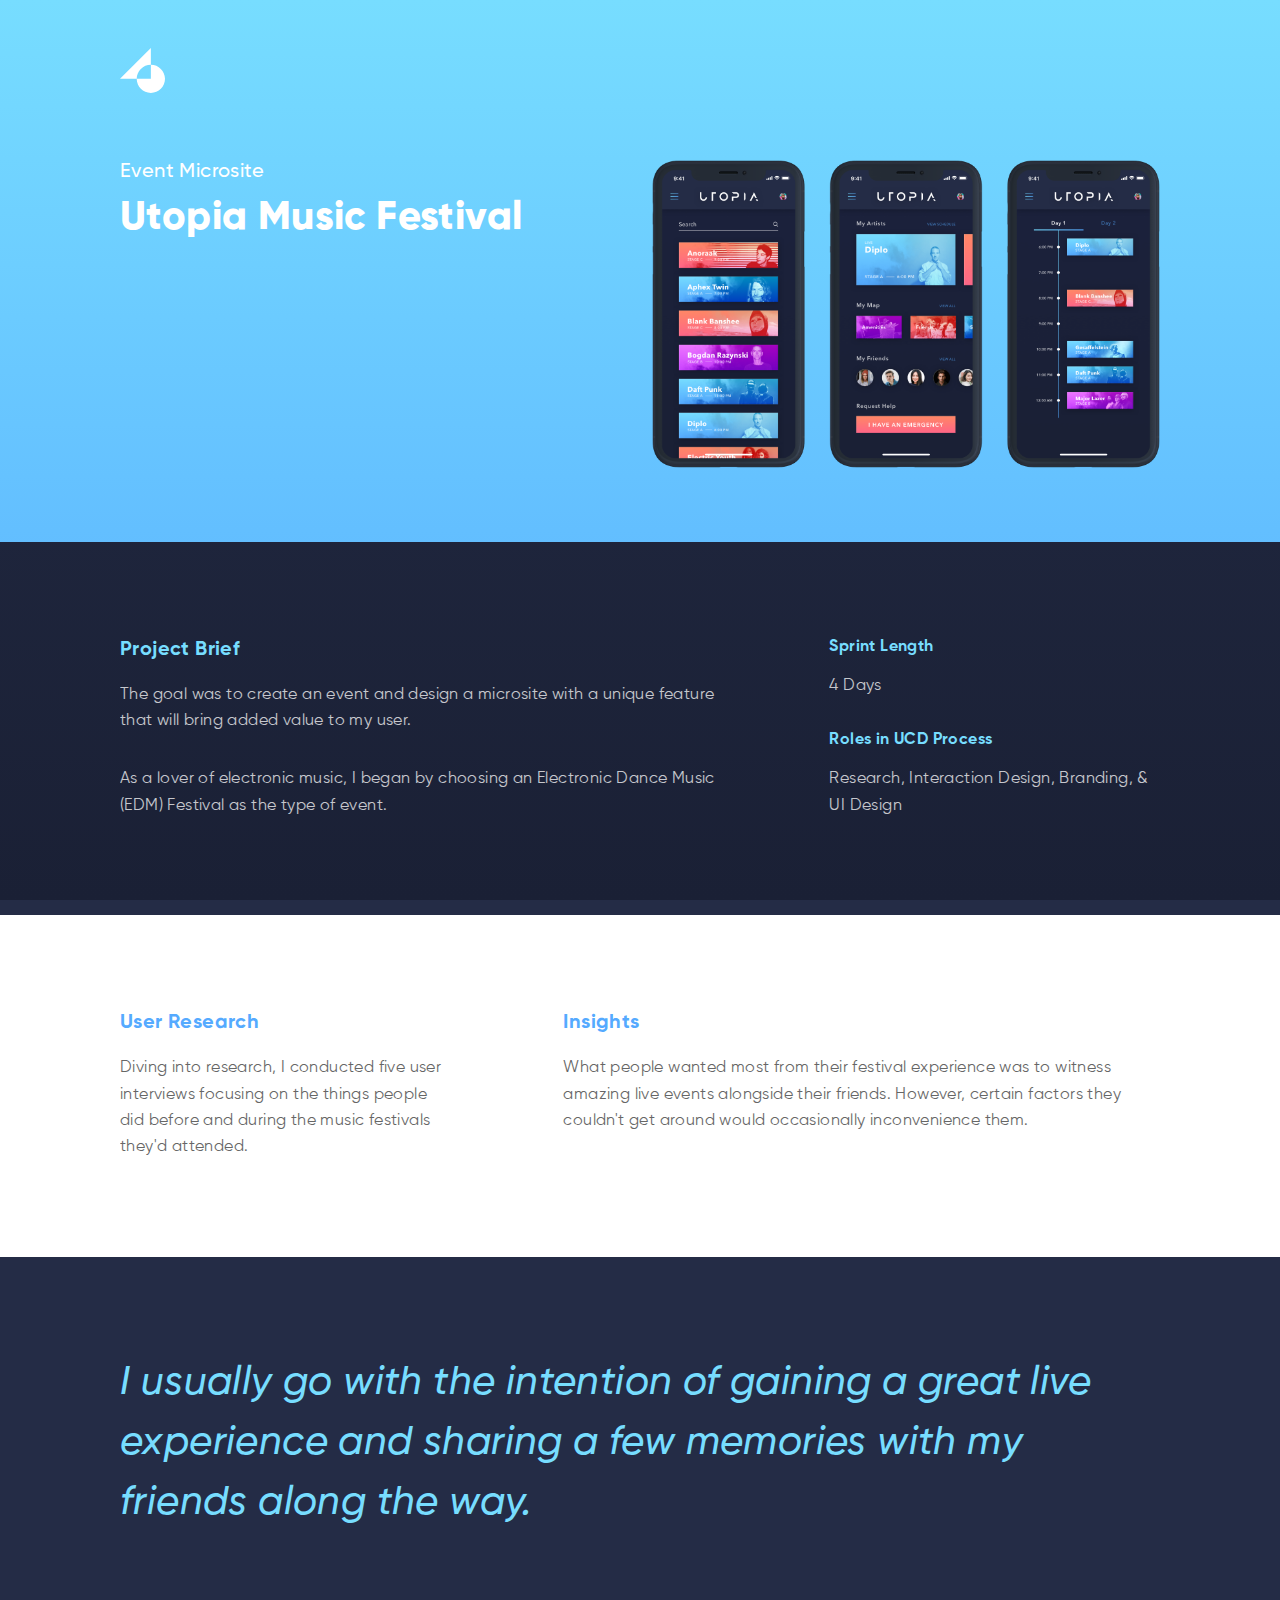
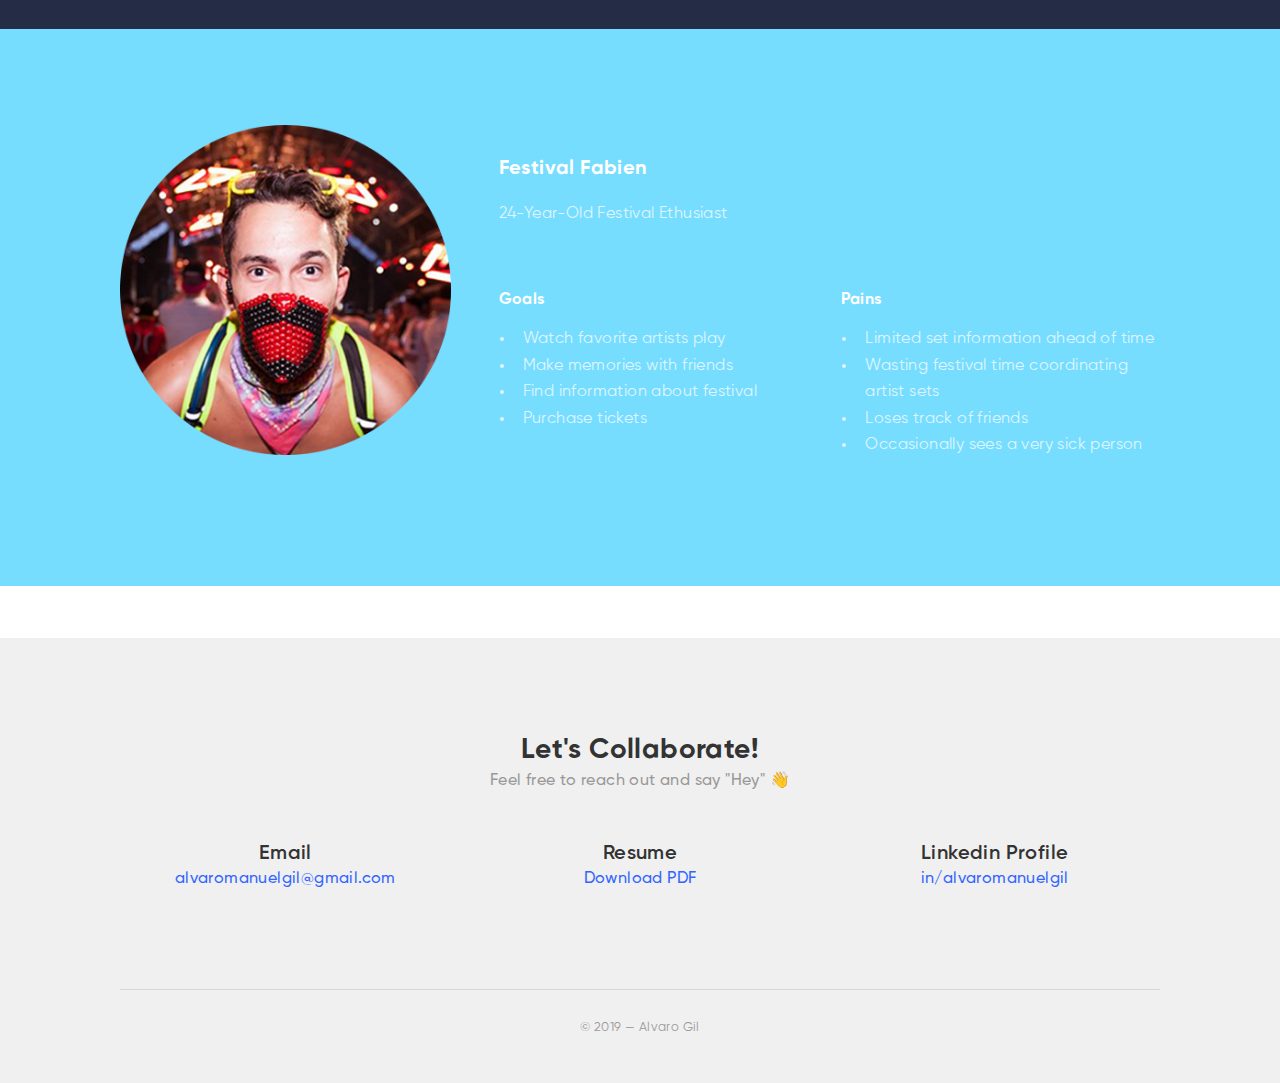
==== casestudy-utopia.html @ 4b47bc31 "Finished Up To Persona" ====
<!DOCTYPE HTML>
<html>
	<head>
		<title>Alvaro Gil – UX/UI Designer</title>
		<meta charset="utf-8" />
		<meta name="viewport" content="width=device-width, initial-scale=1, user-scalable=no" />
		<link rel="stylesheet" href="assets/css/main.css" />
		<noscript><link rel="stylesheet" href="assets/css/noscript.css" /></noscript>
	</head>
	<body class="is-preload">

		<!-- Wrapper -->
			<div id="wrapper">

				<!-- Logo -->
					<header id="header" class="alt">
						<div class="inner">
							<a href="index.html">
								<img class="logo" src="images/Logo-AG.svg" alt="" />
							</a>
						</div>
					</header>

				<!-- Banner -->
					<section class="major case-study banner blue-grad">
						<div class="inner">

							<div class="row">

								<div class="col-5 col-8-small col-12-xsmall">
									<header class="major col-container">
										<h5>Event Microsite</h5>
										<h3>Utopia Music Festival</h3>
										<p></p>
									</header>
								</div>
								<div class="col-1">
								</div>
								<div class="col-6 col-12-small">
									<div class="col-container">
										<img src="images/case-studies/utopia/Utopia-Banner-Devices.png" alt="" />
									</div>
								</div>

							</div>

						</div>
					</section>


				<!-- Main -->
					<!-- <div id="main"> -->

						<!-- Project Brief -->
							<section class="major case-study dark-grad">
								<div class="inner">

									<div class="row">

										<div class="col-7 col-7-small col-12-xsmall">
											<div class="col-container">
												<h5>Project Brief</h5>
												<p>
													The goal was to create an event and design a microsite with
													a unique feature that will bring added value to my user.
												</p>
												<p>
													As a lover of electronic music, I began by choosing an Electronic
													Dance Music (EDM) Festival as the type of event.
												</p>
											</div>
										</div>
										<div class="col-1">
										</div>
										<div class="col-4 col-4-small col-12-xsmall">
											<div class="col-container">
												<h6>Sprint Length</h6>
												<p>
													4 Days
												</p>
												<h6>Roles in UCD Process</h6>
												<p>
													Research, Interaction Design, Branding, & UI Design
												</p>
											</div>
										</div>

									</div>

								</div>
							</section>

						<!-- User Research -->
						<section class="major case-study white">
							<div class="inner">

								<div class="row">

									<div class="col-4 col-12-xsmall">
										<div class="col-container">
											<h5>User Research</h5>
											<p>
												Diving into research, I conducted five user interviews
												focusing on the things people did before and during the
												music festivals they'd attended.
											</p>
										</div>
									</div>

									<div class="col-1">
									</div>

									<div class="col-7 col-12-xsmall">
										<div class="col-container">
											<h5>Insights</h5>
											<p>
												What people wanted most from their festival experience
												was to witness amazing live events alongside their friends.
												However, certain factors they couldn't get around would
												occasionally inconvenience them.
											</p>
										</div>
									</div>

								</div>

							</div>
						</section>

						<section id="user-quote" class="major case-study dark-grad">
							<div class="inner">

								<div class="row">

									<div class="col-12">
										<div class="col-container">
											<h3>
												<i>
													I usually go with the intention of gaining a great live
													experience and sharing a few memories with my friends along the way.
												</i>
											</h3>
										</div>
									</div>

								</div>

							</div>
						</section>


						<!-- User Persona -->
						<section class="major case-study blue-grad">
							<div class="inner">

								<div class="row">

									<div class="col-4 col-12-xsmall">
										<div class="col-container">
											<img src="images/case-studies/utopia/Utopia-Fabien.png" alt="" />
										</div>
									</div>

									<div class="col-8 col-12-xsmall">
										<div class="col-container">

											<div class="row">

												<div class="col-12">
													<div class="col-container">
														<h5>Festival Fabien</h5>
														<p>
															24-Year-Old Festival Ethusiast
														</p>
													</div>
												</div>

												<div class="col-6 col-12-xsmall">
													<div class="col-container">

														<h6>Goals</h6>
														<ul>
															<li>Watch favorite artists play</li>
															<li>Make memories with friends</li>
															<li>Find information about festival</li>
															<li>Purchase tickets</li>
														</ul>

													</div>
												</div>

												<div class="col-6 col-12-xsmall">
													<div class="col-container">

														<h6>Pains</h6>
														<ul>
															<li>Limited set information ahead of time</li>
															<li>Wasting festival time coordinating artist sets</li>
															<li>Loses track of friends</li>
															<li>Occasionally sees a very sick person</li>
														</ul>

													</div>
												</div>

										</div>
									</div>

								</div>

							</div>
						</section>


				<!-- Footer -->
					<footer id="footer">

						<div class="inner">

							<div id="contact">
								<h4>Let's Collaborate!</h4>
								<p>Feel free to reach out and say "Hey" 👋</p>

								<div class="row">
									<div class="col-4 col-12-small">
										<div class="col-container">
											<h5>Email</h5>
											<a href="mailto:alvaromanuelgil@gmail.com">alvaromanuelgil@gmail.com</a>
										</div>
									</div>
									<div class="col-4 col-12-small">
										<div class="col-container">
											<h5>Resume</h5>
											<a href="#" rel="noopener noreferrer" target="_blank">Download PDF</a>
										</div>
									</div>
									<div class="col-4 col-12-small">
										<div class="col-container">
											<h5>Linkedin Profile</h5>
											<a href="https://www.linkedin.com/in/alvaromanuelgil" rel="noopener noreferrer" target="_blank">in/alvaromanuelgil</a>
										</div>
									</div>
							</div>

						</div>

						<div class="copyright">
							&copy; 2019 — Alvaro Gil
						</div>

					</footer>

			</div>

		<!-- Scripts -->
			<script src="assets/js/jquery.min.js"></script>
			<script src="assets/js/jquery.scrolly.min.js"></script>
			<script src="assets/js/jquery.scrollex.min.js"></script>
			<script src="assets/js/browser.min.js"></script>
			<script src="assets/js/breakpoints.min.js"></script>
			<script src="assets/js/util.js"></script>
			<script src="assets/js/main.js"></script>

	</body>
</html>
---- assets/css/main.css ----
@import "font-awesome.min.css";
@import "fonts.css";
@import url("https://fonts.googleapis.com/css?family=Open+Sans");

html, body, div, span, applet, object,
iframe, h1, h2, h3, h4, h5, h6, p, blockquote,
pre, a, abbr, acronym, address, big, cite,
code, del, dfn, em, img, ins, kbd, q, s, samp,
small, strike, strong, sub, sup, tt, var, b,
u, i, center, dl, dt, dd, ol, ul, li, fieldset,
form, label, legend, table, caption, tbody,
tfoot, thead, tr, th, td, article, aside,
canvas, details, embed, figure, figcaption,
footer, header, hgroup, menu, nav, output, ruby,
section, summary, time, mark, audio, video {
	margin: 0;
	padding: 0;
	border: 0;
	font-size: 100%;
	font: inherit;
	vertical-align: baseline;
}

article, aside, details, figcaption, figure,
footer, header, hgroup, menu, nav, section {
	display: block;
}

body {
	line-height: 1;
}

ol, ul {
	list-style: none;
}

blockquote, q {
	quotes: none;
}

	blockquote:before, blockquote:after, q:before, q:after {
		content: '';
		content: none;
	}

table {
	border-collapse: collapse;
	border-spacing: 0;
}

body {
	-webkit-text-size-adjust: none;
}

mark {
	background-color: transparent;
	color: inherit;
}

input::-moz-focus-inner {
	border: 0;
	padding: 0;
}

input, select, textarea {
	-moz-appearance: none;
	-webkit-appearance: none;
	-ms-appearance: none;
	appearance: none;
}

/* Basic */

	@-ms-viewport {
		width: device-width;
	}

	body {
		-ms-overflow-style: scrollbar;
	}

	@media screen and (max-width: 480px) {

		html, body {
			min-width: 320px;
		}

	}

	html {
		box-sizing: border-box;
	}

	*, *:before, *:after {
		box-sizing: inherit;
	}

	body {
		background-color: #FFFFFF;
	}

		body.is-preload *, body.is-preload *:before, body.is-preload *:after {
			-moz-animation: none !important;
			-webkit-animation: none !important;
			-ms-animation: none !important;
			animation: none !important;
			-moz-transition: none !important;
			-webkit-transition: none !important;
			-ms-transition: none !important;
			transition: none !important;
		}

/* Type */

	body, input, select, textarea {
		color: #999999;
		font-family: 'Gilroy', 'Open Sans', Helvetica, sans-serif;
		font-size: 16pt;
		font-weight: 400;
		letter-spacing: 0.025em;
		line-height: 1.65;
	}

		@media screen and (max-width: 1680px) {

			body, input, select, textarea {
				font-size: 14pt;
			}

		}

		@media screen and (max-width: 1280px) {

			body, input, select, textarea {
				font-size: 12pt;
			}

		}

		@media screen and (max-width: 480px) {

			body, input, select, textarea {
				font-size: 12pt;
			}

		}

	a {
		-moz-transition: color 0.2s ease-in-out, border-bottom-color 0.2s ease-in-out;
		-webkit-transition: color 0.2s ease-in-out, border-bottom-color 0.2s ease-in-out;
		-ms-transition: color 0.2s ease-in-out, border-bottom-color 0.2s ease-in-out;
		transition: color 0.2s ease-in-out, border-bottom-color 0.2s ease-in-out;
		color: inherit;
		text-decoration: none;
	}

		a:hover {
			border-bottom-color: transparent;
			color: #3366FF !important;
			text-decoration: underline;
		}

		a:active {
			color: #3366FF !important;
			text-decoration: underline;
		}

	strong, b {
		color: #ffffff;
		font-weight: 700;
	}

	em, i {
		font-style: italic;
	}

	p {
		margin: 0 0 2em 0;
	}

	h1, h2, h3, h4, h5, h6 {
		color: #ffffff;
		font-weight: 700;
		line-height: 1.2;
		margin: 0 0 1em 0;
	}

		h1 a, h2 a, h3 a, h4 a, h5 a, h6 a {
			color: inherit;
			border-bottom: 0;
		}

	h1 {
		font-size: 4em;
	}

	h2 {
		font-size: 3.25em;
	}

	h3 {
		font-size: 2.5em;
	}

	h4 {
		font-size: 1.75em;
	}

	h5 {
		font-size: 1.25em;
	}

	h6 {
		font-size: 1em;
	}


	@media screen and (max-width: 768px) {

		h1 {
			font-size: 3em;
		}

		h2 {
			font-size: 2.5em;
		}

		h3 {
			font-size: 2em;
		}

	}

	sub {
		font-size: 0.8em;
		position: relative;
		top: 0.5em;
	}

	sup {
		font-size: 0.8em;
		position: relative;
		top: -0.5em;
	}

	blockquote {
		border-left: solid 4px rgba(212, 212, 255, 0.1);
		font-style: italic;
		margin: 0 0 2em 0;
		padding: 0.5em 0 0.5em 2em;
	}

	code {
		background: rgba(212, 212, 255, 0.035);
		font-family: "Courier New", monospace;
		font-size: 0.9em;
		margin: 0 0.25em;
		padding: 0.25em 0.65em;
	}

	pre {
		-webkit-overflow-scrolling: touch;
		font-family: "Courier New", monospace;
		font-size: 0.9em;
		margin: 0 0 2em 0;
	}

		pre code {
			display: block;
			line-height: 1.75;
			padding: 1em 1.5em;
			overflow-x: auto;
		}

	hr {
		border: 0;
		border-bottom: solid 1px rgba(212, 212, 255, 0.1);
		margin: 2em 0;
	}

		hr.major {
			margin: 3em 0;
		}

	.align-left {
		text-align: left;
	}

	.align-center {
		text-align: center;
	}

	.align-right {
		text-align: right;
	}

/* Row */

	.row {
		display: flex;
		flex-wrap: wrap;
		box-sizing: border-box;
		align-items: stretch;
	}

		.row > * {
			box-sizing: border-box;
		}

		.row.gtr-uniform > * > :last-child {
			margin-bottom: 0;
		}

		.row.aln-left {
			justify-content: flex-start;
		}

		.row.aln-center {
			justify-content: center;
		}

		.row.aln-right {
			justify-content: flex-end;
		}

		.row.aln-top {
			align-items: flex-start;
		}

		.row.aln-middle {
			align-items: center;
		}

		.row.aln-bottom {
			align-items: flex-end;
		}

		.row > .imp {
			order: -1;
		}

		.row > .col-1 {
			width: 8.3333333333%;
		}

		.row > .off-1 {
			margin-left: 8.3333333333%;
		}

		.row > .col-2 {
			width: 16.6666666667%;
		}

		.row > .off-2 {
			margin-left: 16.6666666667%;
		}

		.row > .col-3 {
			width: 25%;
		}

		.row > .off-3 {
			margin-left: 25%;
		}

		.row > .col-4 {
			width: 33.3333333333%;
		}

		.row > .off-4 {
			margin-left: 33.3333333333%;
		}

		.row > .col-5 {
			width: 41.6666666667%;
		}

		.row > .off-5 {
			margin-left: 41.6666666667%;
		}

		.row > .col-6 {
			width: 50%;
		}

		.row > .off-6 {
			margin-left: 50%;
		}

		.row > .col-7 {
			width: 58.3333333333%;
		}

		.row > .off-7 {
			margin-left: 58.3333333333%;
		}

		.row > .col-8 {
			width: 66.6666666667%;
		}

		.row > .off-8 {
			margin-left: 66.6666666667%;
		}

		.row > .col-9 {
			width: 75%;
		}

		.row > .off-9 {
			margin-left: 75%;
		}

		.row > .col-10 {
			width: 83.3333333333%;
		}

		.row > .off-10 {
			margin-left: 83.3333333333%;
		}

		.row > .col-11 {
			width: 91.6666666667%;
		}

		.row > .off-11 {
			margin-left: 91.6666666667%;
		}

		.row > .col-12 {
			width: 100%;
		}

		.row > .off-12 {
			margin-left: 100%;
		}

		.row.gtr-0 {
			margin-top: 0;
			margin-left: 0em;
		}

			.row.gtr-0 > * {
				padding: 0 0 0 0em;
			}

			.row.gtr-0.gtr-uniform {
				margin-top: 0em;
			}

				.row.gtr-0.gtr-uniform > * {
					padding-top: 0em;
				}

		.row.gtr-25 {
			margin-top: 0;
			margin-left: -0.5em;
		}

			.row.gtr-25 > * {
				padding: 0 0 0 0.5em;
			}

			.row.gtr-25.gtr-uniform {
				margin-top: -0.5em;
			}

				.row.gtr-25.gtr-uniform > * {
					padding-top: 0.5em;
				}

		.row.gtr-50 {
			margin-top: 0;
			margin-left: -1em;
		}

			.row.gtr-50 > * {
				padding: 0 0 0 1em;
			}

			.row.gtr-50.gtr-uniform {
				margin-top: -1em;
			}

				.row.gtr-50.gtr-uniform > * {
					padding-top: 1em;
				}

		.row {
			margin-top: 0;
			margin-left: -2em;
		}

			.row > * {
				padding: 0 0 0 2em;
			}

			.row.gtr-uniform {
				margin-top: -2em;
			}

				.row.gtr-uniform > * {
					padding-top: 2em;
				}

		.row.gtr-150 {
			margin-top: 0;
			margin-left: -3em;
		}

			.row.gtr-150 > * {
				padding: 0 0 0 3em;
			}

			.row.gtr-150.gtr-uniform {
				margin-top: -3em;
			}

				.row.gtr-150.gtr-uniform > * {
					padding-top: 3em;
				}

		.row.gtr-200 {
			margin-top: 0;
			margin-left: -4em;
		}

			.row.gtr-200 > * {
				padding: 0 0 0 4em;
			}

			.row.gtr-200.gtr-uniform {
				margin-top: -4em;
			}

				.row.gtr-200.gtr-uniform > * {
					padding-top: 4em;
				}

		@media screen and (max-width: 1680px) {

			.row {
				display: flex;
				flex-wrap: wrap;
				box-sizing: border-box;
				align-items: stretch;
			}

				.row > * {
					box-sizing: border-box;
				}

				.row.gtr-uniform > * > :last-child {
					margin-bottom: 0;
				}

				.row.aln-left {
					justify-content: flex-start;
				}

				.row.aln-center {
					justify-content: center;
				}

				.row.aln-right {
					justify-content: flex-end;
				}

				.row.aln-top {
					align-items: flex-start;
				}

				.row.aln-middle {
					align-items: center;
				}

				.row.aln-bottom {
					align-items: flex-end;
				}

				.row > .imp-xlarge {
					order: -1;
				}

				.row > .col-1-xlarge {
					width: 8.3333333333%;
				}

				.row > .off-1-xlarge {
					margin-left: 8.3333333333%;
				}

				.row > .col-2-xlarge {
					width: 16.6666666667%;
				}

				.row > .off-2-xlarge {
					margin-left: 16.6666666667%;
				}

				.row > .col-3-xlarge {
					width: 25%;
				}

				.row > .off-3-xlarge {
					margin-left: 25%;
				}

				.row > .col-4-xlarge {
					width: 33.3333333333%;
				}

				.row > .off-4-xlarge {
					margin-left: 33.3333333333%;
				}

				.row > .col-5-xlarge {
					width: 41.6666666667%;
				}

				.row > .off-5-xlarge {
					margin-left: 41.6666666667%;
				}

				.row > .col-6-xlarge {
					width: 50%;
				}

				.row > .off-6-xlarge {
					margin-left: 50%;
				}

				.row > .col-7-xlarge {
					width: 58.3333333333%;
				}

				.row > .off-7-xlarge {
					margin-left: 58.3333333333%;
				}

				.row > .col-8-xlarge {
					width: 66.6666666667%;
				}

				.row > .off-8-xlarge {
					margin-left: 66.6666666667%;
				}

				.row > .col-9-xlarge {
					width: 75%;
				}

				.row > .off-9-xlarge {
					margin-left: 75%;
				}

				.row > .col-10-xlarge {
					width: 83.3333333333%;
				}

				.row > .off-10-xlarge {
					margin-left: 83.3333333333%;
				}

				.row > .col-11-xlarge {
					width: 91.6666666667%;
				}

				.row > .off-11-xlarge {
					margin-left: 91.6666666667%;
				}

				.row > .col-12-xlarge {
					width: 100%;
				}

				.row > .off-12-xlarge {
					margin-left: 100%;
				}

				.row.gtr-0 {
					margin-top: 0;
					margin-left: 0em;
				}

					.row.gtr-0 > * {
						padding: 0 0 0 0em;
					}

					.row.gtr-0.gtr-uniform {
						margin-top: 0em;
					}

						.row.gtr-0.gtr-uniform > * {
							padding-top: 0em;
						}

				.row.gtr-25 {
					margin-top: 0;
					margin-left: -0.5em;
				}

					.row.gtr-25 > * {
						padding: 0 0 0 0.5em;
					}

					.row.gtr-25.gtr-uniform {
						margin-top: -0.5em;
					}

						.row.gtr-25.gtr-uniform > * {
							padding-top: 0.5em;
						}

				.row.gtr-50 {
					margin-top: 0;
					margin-left: -1em;
				}

					.row.gtr-50 > * {
						padding: 0 0 0 1em;
					}

					.row.gtr-50.gtr-uniform {
						margin-top: -1em;
					}

						.row.gtr-50.gtr-uniform > * {
							padding-top: 1em;
						}

				.row {
					margin-top: 0;
					margin-left: -2em;
				}

					.row > * {
						padding: 0 0 0 2em;
					}

					.row.gtr-uniform {
						margin-top: -2em;
					}

						.row.gtr-uniform > * {
							padding-top: 2em;
						}

				.row.gtr-150 {
					margin-top: 0;
					margin-left: -3em;
				}

					.row.gtr-150 > * {
						padding: 0 0 0 3em;
					}

					.row.gtr-150.gtr-uniform {
						margin-top: -3em;
					}

						.row.gtr-150.gtr-uniform > * {
							padding-top: 3em;
						}

				.row.gtr-200 {
					margin-top: 0;
					margin-left: -4em;
				}

					.row.gtr-200 > * {
						padding: 0 0 0 4em;
					}

					.row.gtr-200.gtr-uniform {
						margin-top: -4em;
					}

						.row.gtr-200.gtr-uniform > * {
							padding-top: 4em;
						}

		}

		@media screen and (max-width: 1280px) {

			.row {
				display: flex;
				flex-wrap: wrap;
				box-sizing: border-box;
				align-items: stretch;
			}

				.row > * {
					box-sizing: border-box;
				}

				.row.gtr-uniform > * > :last-child {
					margin-bottom: 0;
				}

				.row.aln-left {
					justify-content: flex-start;
				}

				.row.aln-center {
					justify-content: center;
				}

				.row.aln-right {
					justify-content: flex-end;
				}

				.row.aln-top {
					align-items: flex-start;
				}

				.row.aln-middle {
					align-items: center;
				}

				.row.aln-bottom {
					align-items: flex-end;
				}

				.row > .imp-large {
					order: -1;
				}

				.row > .col-1-large {
					width: 8.3333333333%;
				}

				.row > .off-1-large {
					margin-left: 8.3333333333%;
				}

				.row > .col-2-large {
					width: 16.6666666667%;
				}

				.row > .off-2-large {
					margin-left: 16.6666666667%;
				}

				.row > .col-3-large {
					width: 25%;
				}

				.row > .off-3-large {
					margin-left: 25%;
				}

				.row > .col-4-large {
					width: 33.3333333333%;
				}

				.row > .off-4-large {
					margin-left: 33.3333333333%;
				}

				.row > .col-5-large {
					width: 41.6666666667%;
				}

				.row > .off-5-large {
					margin-left: 41.6666666667%;
				}

				.row > .col-6-large {
					width: 50%;
				}

				.row > .off-6-large {
					margin-left: 50%;
				}

				.row > .col-7-large {
					width: 58.3333333333%;
				}

				.row > .off-7-large {
					margin-left: 58.3333333333%;
				}

				.row > .col-8-large {
					width: 66.6666666667%;
				}

				.row > .off-8-large {
					margin-left: 66.6666666667%;
				}

				.row > .col-9-large {
					width: 75%;
				}

				.row > .off-9-large {
					margin-left: 75%;
				}

				.row > .col-10-large {
					width: 83.3333333333%;
				}

				.row > .off-10-large {
					margin-left: 83.3333333333%;
				}

				.row > .col-11-large {
					width: 91.6666666667%;
				}

				.row > .off-11-large {
					margin-left: 91.6666666667%;
				}

				.row > .col-12-large {
					width: 100%;
				}

				.row > .off-12-large {
					margin-left: 100%;
				}

				.row.gtr-0 {
					margin-top: 0;
					margin-left: 0em;
				}

					.row.gtr-0 > * {
						padding: 0 0 0 0em;
					}

					.row.gtr-0.gtr-uniform {
						margin-top: 0em;
					}

						.row.gtr-0.gtr-uniform > * {
							padding-top: 0em;
						}

				.row.gtr-25 {
					margin-top: 0;
					margin-left: -0.375em;
				}

					.row.gtr-25 > * {
						padding: 0 0 0 0.375em;
					}

					.row.gtr-25.gtr-uniform {
						margin-top: -0.375em;
					}

						.row.gtr-25.gtr-uniform > * {
							padding-top: 0.375em;
						}

				.row.gtr-50 {
					margin-top: 0;
					margin-left: -0.75em;
				}

					.row.gtr-50 > * {
						padding: 0 0 0 0.75em;
					}

					.row.gtr-50.gtr-uniform {
						margin-top: -0.75em;
					}

						.row.gtr-50.gtr-uniform > * {
							padding-top: 0.75em;
						}

				.row {
					margin-top: 0;
					margin-left: -1.5em;
				}

					.row > * {
						padding: 0 0 0 1.5em;
					}

					.row.gtr-uniform {
						margin-top: -1.5em;
					}

						.row.gtr-uniform > * {
							padding-top: 1.5em;
						}

				.row.gtr-150 {
					margin-top: 0;
					margin-left: -2.25em;
				}

					.row.gtr-150 > * {
						padding: 0 0 0 2.25em;
					}

					.row.gtr-150.gtr-uniform {
						margin-top: -2.25em;
					}

						.row.gtr-150.gtr-uniform > * {
							padding-top: 2.25em;
						}

				.row.gtr-200 {
					margin-top: 0;
					margin-left: -3em;
				}

					.row.gtr-200 > * {
						padding: 0 0 0 3em;
					}

					.row.gtr-200.gtr-uniform {
						margin-top: -3em;
					}

						.row.gtr-200.gtr-uniform > * {
							padding-top: 3em;
						}

		}

		@media screen and (max-width: 980px) {

			.row {
				display: flex;
				flex-wrap: wrap;
				box-sizing: border-box;
				align-items: stretch;
			}

				.row > * {
					box-sizing: border-box;
				}

				.row.gtr-uniform > * > :last-child {
					margin-bottom: 0;
				}

				.row.aln-left {
					justify-content: flex-start;
				}

				.row.aln-center {
					justify-content: center;
				}

				.row.aln-right {
					justify-content: flex-end;
				}

				.row.aln-top {
					align-items: flex-start;
				}

				.row.aln-middle {
					align-items: center;
				}

				.row.aln-bottom {
					align-items: flex-end;
				}

				.row > .imp-medium {
					order: -1;
				}

				.row > .col-1-medium {
					width: 8.3333333333%;
				}

				.row > .off-1-medium {
					margin-left: 8.3333333333%;
				}

				.row > .col-2-medium {
					width: 16.6666666667%;
				}

				.row > .off-2-medium {
					margin-left: 16.6666666667%;
				}

				.row > .col-3-medium {
					width: 25%;
				}

				.row > .off-3-medium {
					margin-left: 25%;
				}

				.row > .col-4-medium {
					width: 33.3333333333%;
				}

				.row > .off-4-medium {
					margin-left: 33.3333333333%;
				}

				.row > .col-5-medium {
					width: 41.6666666667%;
				}

				.row > .off-5-medium {
					margin-left: 41.6666666667%;
				}

				.row > .col-6-medium {
					width: 50%;
				}

				.row > .off-6-medium {
					margin-left: 50%;
				}

				.row > .col-7-medium {
					width: 58.3333333333%;
				}

				.row > .off-7-medium {
					margin-left: 58.3333333333%;
				}

				.row > .col-8-medium {
					width: 66.6666666667%;
				}

				.row > .off-8-medium {
					margin-left: 66.6666666667%;
				}

				.row > .col-9-medium {
					width: 75%;
				}

				.row > .off-9-medium {
					margin-left: 75%;
				}

				.row > .col-10-medium {
					width: 83.3333333333%;
				}

				.row > .off-10-medium {
					margin-left: 83.3333333333%;
				}

				.row > .col-11-medium {
					width: 91.6666666667%;
				}

				.row > .off-11-medium {
					margin-left: 91.6666666667%;
				}

				.row > .col-12-medium {
					width: 100%;
				}

				.row > .off-12-medium {
					margin-left: 100%;
				}

				.row.gtr-0 {
					margin-top: 0;
					margin-left: 0em;
				}

					.row.gtr-0 > * {
						padding: 0 0 0 0em;
					}

					.row.gtr-0.gtr-uniform {
						margin-top: 0em;
					}

						.row.gtr-0.gtr-uniform > * {
							padding-top: 0em;
						}

				.row.gtr-25 {
					margin-top: 0;
					margin-left: -0.375em;
				}

					.row.gtr-25 > * {
						padding: 0 0 0 0.375em;
					}

					.row.gtr-25.gtr-uniform {
						margin-top: -0.375em;
					}

						.row.gtr-25.gtr-uniform > * {
							padding-top: 0.375em;
						}

				.row.gtr-50 {
					margin-top: 0;
					margin-left: -0.75em;
				}

					.row.gtr-50 > * {
						padding: 0 0 0 0.75em;
					}

					.row.gtr-50.gtr-uniform {
						margin-top: -0.75em;
					}

						.row.gtr-50.gtr-uniform > * {
							padding-top: 0.75em;
						}

				.row {
					margin-top: 0;
					margin-left: -1.5em;
				}

					.row > * {
						padding: 0 0 0 1.5em;
					}

					.row.gtr-uniform {
						margin-top: -1.5em;
					}

						.row.gtr-uniform > * {
							padding-top: 1.5em;
						}

				.row.gtr-150 {
					margin-top: 0;
					margin-left: -2.25em;
				}

					.row.gtr-150 > * {
						padding: 0 0 0 2.25em;
					}

					.row.gtr-150.gtr-uniform {
						margin-top: -2.25em;
					}

						.row.gtr-150.gtr-uniform > * {
							padding-top: 2.25em;
						}

				.row.gtr-200 {
					margin-top: 0;
					margin-left: -3em;
				}

					.row.gtr-200 > * {
						padding: 0 0 0 3em;
					}

					.row.gtr-200.gtr-uniform {
						margin-top: -3em;
					}

						.row.gtr-200.gtr-uniform > * {
							padding-top: 3em;
						}

		}

		@media screen and (max-width: 768px) {

			.row {
				display: flex;
				flex-wrap: wrap;
				box-sizing: border-box;
				align-items: stretch;
			}

				.row > * {
					box-sizing: border-box;
				}

				.row.gtr-uniform > * > :last-child {
					margin-bottom: 0;
				}

				.row.aln-left {
					justify-content: flex-start;
				}

				.row.aln-center {
					justify-content: center;
				}

				.row.aln-right {
					justify-content: flex-end;
				}

				.row.aln-top {
					align-items: flex-start;
				}

				.row.aln-middle {
					align-items: center;
				}

				.row.aln-bottom {
					align-items: flex-end;
				}

				.row > .imp-small {
					order: -1;
				}

				.row > .col-1-small {
					width: 8.3333333333%;
				}

				.row > .off-1-small {
					margin-left: 8.3333333333%;
				}

				.row > .col-2-small {
					width: 16.6666666667%;
				}

				.row > .off-2-small {
					margin-left: 16.6666666667%;
				}

				.row > .col-3-small {
					width: 25%;
				}

				.row > .off-3-small {
					margin-left: 25%;
				}

				.row > .col-4-small {
					width: 33.3333333333%;
				}

				.row > .off-4-small {
					margin-left: 33.3333333333%;
				}

				.row > .col-5-small {
					width: 41.6666666667%;
				}

				.row > .off-5-small {
					margin-left: 41.6666666667%;
				}

				.row > .col-6-small {
					width: 50%;
				}

				.row > .off-6-small {
					margin-left: 50%;
				}

				.row > .col-7-small {
					width: 58.3333333333%;
				}

				.row > .off-7-small {
					margin-left: 58.3333333333%;
				}

				.row > .col-8-small {
					width: 66.6666666667%;
				}

				.row > .off-8-small {
					margin-left: 66.6666666667%;
				}

				.row > .col-9-small {
					width: 75%;
				}

				.row > .off-9-small {
					margin-left: 75%;
				}

				.row > .col-10-small {
					width: 83.3333333333%;
				}

				.row > .off-10-small {
					margin-left: 83.3333333333%;
				}

				.row > .col-11-small {
					width: 91.6666666667%;
				}

				.row > .off-11-small {
					margin-left: 91.6666666667%;
				}

				.row > .col-12-small {
					width: 100%;
				}

				.row > .off-12-small {
					margin-left: 100%;
				}

				.row.gtr-0 {
					margin-top: 0;
					margin-left: 0em;
				}

					.row.gtr-0 > * {
						padding: 0 0 0 0em;
					}

					.row.gtr-0.gtr-uniform {
						margin-top: 0em;
					}

						.row.gtr-0.gtr-uniform > * {
							padding-top: 0em;
						}

				.row.gtr-25 {
					margin-top: 0;
					margin-left: -0.3125em;
				}

					.row.gtr-25 > * {
						padding: 0 0 0 0.3125em;
					}

					.row.gtr-25.gtr-uniform {
						margin-top: -0.3125em;
					}

						.row.gtr-25.gtr-uniform > * {
							padding-top: 0.3125em;
						}

				.row.gtr-50 {
					margin-top: 0;
					margin-left: -0.625em;
				}

					.row.gtr-50 > * {
						padding: 0 0 0 0.625em;
					}

					.row.gtr-50.gtr-uniform {
						margin-top: -0.625em;
					}

						.row.gtr-50.gtr-uniform > * {
							padding-top: 0.625em;
						}

				.row {
					margin-top: 0;
					margin-left: -1.25em;
				}

					.row > * {
						padding: 0 0 0 1.25em;
					}

					.row.gtr-uniform {
						margin-top: -1.25em;
					}

						.row.gtr-uniform > * {
							padding-top: 1.25em;
						}

				.row.gtr-150 {
					margin-top: 0;
					margin-left: -1.875em;
				}

					.row.gtr-150 > * {
						padding: 0 0 0 1.875em;
					}

					.row.gtr-150.gtr-uniform {
						margin-top: -1.875em;
					}

						.row.gtr-150.gtr-uniform > * {
							padding-top: 1.875em;
						}

				.row.gtr-200 {
					margin-top: 0;
					margin-left: -2.5em;
				}

					.row.gtr-200 > * {
						padding: 0 0 0 2.5em;
					}

					.row.gtr-200.gtr-uniform {
						margin-top: -2.5em;
					}

						.row.gtr-200.gtr-uniform > * {
							padding-top: 2.5em;
						}

		}

		@media screen and (max-width: 480px) {

			.row {
				display: flex;
				flex-wrap: wrap;
				box-sizing: border-box;
				align-items: stretch;
			}

				.row > * {
					box-sizing: border-box;
				}

				.row.gtr-uniform > * > :last-child {
					margin-bottom: 0;
				}

				.row.aln-left {
					justify-content: flex-start;
				}

				.row.aln-center {
					justify-content: center;
				}

				.row.aln-right {
					justify-content: flex-end;
				}

				.row.aln-top {
					align-items: flex-start;
				}

				.row.aln-middle {
					align-items: center;
				}

				.row.aln-bottom {
					align-items: flex-end;
				}

				.row > .imp-xsmall {
					order: -1;
				}

				.row > .col-1-xsmall {
					width: 8.3333333333%;
				}

				.row > .off-1-xsmall {
					margin-left: 8.3333333333%;
				}

				.row > .col-2-xsmall {
					width: 16.6666666667%;
				}

				.row > .off-2-xsmall {
					margin-left: 16.6666666667%;
				}

				.row > .col-3-xsmall {
					width: 25%;
				}

				.row > .off-3-xsmall {
					margin-left: 25%;
				}

				.row > .col-4-xsmall {
					width: 33.3333333333%;
				}

				.row > .off-4-xsmall {
					margin-left: 33.3333333333%;
				}

				.row > .col-5-xsmall {
					width: 41.6666666667%;
				}

				.row > .off-5-xsmall {
					margin-left: 41.6666666667%;
				}

				.row > .col-6-xsmall {
					width: 50%;
				}

				.row > .off-6-xsmall {
					margin-left: 50%;
				}

				.row > .col-7-xsmall {
					width: 58.3333333333%;
				}

				.row > .off-7-xsmall {
					margin-left: 58.3333333333%;
				}

				.row > .col-8-xsmall {
					width: 66.6666666667%;
				}

				.row > .off-8-xsmall {
					margin-left: 66.6666666667%;
				}

				.row > .col-9-xsmall {
					width: 75%;
				}

				.row > .off-9-xsmall {
					margin-left: 75%;
				}

				.row > .col-10-xsmall {
					width: 83.3333333333%;
				}

				.row > .off-10-xsmall {
					margin-left: 83.3333333333%;
				}

				.row > .col-11-xsmall {
					width: 91.6666666667%;
				}

				.row > .off-11-xsmall {
					margin-left: 91.6666666667%;
				}

				.row > .col-12-xsmall {
					width: 100%;
				}

				.row > .off-12-xsmall {
					margin-left: 100%;
				}

				.row.gtr-0 {
					margin-top: 0;
					margin-left: 0em;
				}

					.row.gtr-0 > * {
						padding: 0 0 0 0em;
					}

					.row.gtr-0.gtr-uniform {
						margin-top: 0em;
					}

						.row.gtr-0.gtr-uniform > * {
							padding-top: 0em;
						}

				.row.gtr-25 {
					margin-top: 0;
					margin-left: -0.3125em;
				}

					.row.gtr-25 > * {
						padding: 0 0 0 0.3125em;
					}

					.row.gtr-25.gtr-uniform {
						margin-top: -0.3125em;
					}

						.row.gtr-25.gtr-uniform > * {
							padding-top: 0.3125em;
						}

				.row.gtr-50 {
					margin-top: 0;
					margin-left: -0.625em;
				}

					.row.gtr-50 > * {
						padding: 0 0 0 0.625em;
					}

					.row.gtr-50.gtr-uniform {
						margin-top: -0.625em;
					}

						.row.gtr-50.gtr-uniform > * {
							padding-top: 0.625em;
						}

				.row {
					margin-top: 0;
					margin-left: -1.25em;
				}

					.row > * {
						padding: 0 0 0 1.25em;
					}

					.row.gtr-uniform {
						margin-top: -1.25em;
					}

						.row.gtr-uniform > * {
							padding-top: 1.25em;
						}

				.row.gtr-150 {
					margin-top: 0;
					margin-left: -1.875em;
				}

					.row.gtr-150 > * {
						padding: 0 0 0 1.875em;
					}

					.row.gtr-150.gtr-uniform {
						margin-top: -1.875em;
					}

						.row.gtr-150.gtr-uniform > * {
							padding-top: 1.875em;
						}

				.row.gtr-200 {
					margin-top: 0;
					margin-left: -2.5em;
				}

					.row.gtr-200 > * {
						padding: 0 0 0 2.5em;
					}

					.row.gtr-200.gtr-uniform {
						margin-top: -2.5em;
					}

						.row.gtr-200.gtr-uniform > * {
							padding-top: 2.5em;
						}

		}

/* Section/Article */

	section.special, article.special {
		text-align: center;
	}

	header.major {
		width: -moz-max-content;
		width: -webkit-max-content;
		width: -ms-max-content;
		width: max-content;
		/*margin-bottom: 2em;*/
	}

		/* header.major > :first-child {
			margin-bottom: 0;
			width: calc(100% + 0.5em);
		} */

			/* REMOVED LINES AFTER TITLES
			header.major > :first-child:after {
				content: '';
				background-color: #ffffff;
				display: block;
				height: 2px;
				margin: 0.325em 0 0.5em 0;
				width: 100%;
			}
			*/

		/* header.major > p {
			font-size: 0.7em;
			font-weight: 700;
			letter-spacing: 0.25em;
			margin-bottom: 0;
		} */

		body.is-ie header.major > :first-child:after {
			max-width: 9em;
		}

		body.is-ie header.major > h1:after {
			max-width: 100% !important;
		}

	@media screen and (max-width: 768px) {

		header.major > p br {
			display: none;
		}

	}

/* Form */

	form {
		margin: 0 0 2em 0;
	}

		form > :last-child {
			margin-bottom: 0;
		}

		form > .fields {
			display: -moz-flex;
			display: -webkit-flex;
			display: -ms-flex;
			display: flex;
			-moz-flex-wrap: wrap;
			-webkit-flex-wrap: wrap;
			-ms-flex-wrap: wrap;
			flex-wrap: wrap;
			width: calc(100% + 3em);
			margin: -1.5em 0 2em -1.5em;
		}

			form > .fields > .field {
				-moz-flex-grow: 0;
				-webkit-flex-grow: 0;
				-ms-flex-grow: 0;
				flex-grow: 0;
				-moz-flex-shrink: 0;
				-webkit-flex-shrink: 0;
				-ms-flex-shrink: 0;
				flex-shrink: 0;
				padding: 1.5em 0 0 1.5em;
				width: calc(100% - 1.5em);
			}

				form > .fields > .field.half {
					width: calc(50% - 0.75em);
				}

				form > .fields > .field.third {
					width: calc(100%/3 - 0.5em);
				}

				form > .fields > .field.quarter {
					width: calc(25% - 0.375em);
				}

		@media screen and (max-width: 480px) {

			form > .fields {
				width: calc(100% + 3em);
				margin: -1.5em 0 2em -1.5em;
			}

				form > .fields > .field {
					padding: 1.5em 0 0 1.5em;
					width: calc(100% - 1.5em);
				}

					form > .fields > .field.half {
						width: calc(100% - 1.5em);
					}

					form > .fields > .field.third {
						width: calc(100% - 1.5em);
					}

					form > .fields > .field.quarter {
						width: calc(100% - 1.5em);
					}

		}

	label {
		color: #ffffff;
		display: block;
		font-size: 0.8em;
		font-weight: 700;
		letter-spacing: 0.25em;
		margin: 0 0 1em 0;
		text-transform: uppercase;
	}

	input[type="text"],
	input[type="password"],
	input[type="email"],
	input[type="tel"],
	input[type="search"],
	input[type="url"],
	select,
	textarea {
		-moz-appearance: none;
		-webkit-appearance: none;
		-ms-appearance: none;
		appearance: none;
		background: rgba(212, 212, 255, 0.035);
		border: none;
		border-radius: 0;
		color: inherit;
		display: block;
		outline: 0;
		padding: 0 1em;
		text-decoration: none;
		width: 100%;
	}

		input[type="text"]:invalid,
		input[type="password"]:invalid,
		input[type="email"]:invalid,
		input[type="tel"]:invalid,
		input[type="search"]:invalid,
		input[type="url"]:invalid,
		select:invalid,
		textarea:invalid {
			box-shadow: none;
		}

		input[type="text"]:focus,
		input[type="password"]:focus,
		input[type="email"]:focus,
		input[type="tel"]:focus,
		input[type="search"]:focus,
		input[type="url"]:focus,
		select:focus,
		textarea:focus {
			border-color: #9bf1ff;
			box-shadow: 0 0 0 2px #9bf1ff;
		}

	select {
		background-image: url("data:image/svg+xml;charset=utf8,%3Csvg xmlns='http://www.w3.org/2000/svg' width='40' height='40' preserveAspectRatio='none' viewBox='0 0 40 40'%3E%3Cpath d='M9.4,12.3l10.4,10.4l10.4-10.4c0.2-0.2,0.5-0.4,0.9-0.4c0.3,0,0.6,0.1,0.9,0.4l3.3,3.3c0.2,0.2,0.4,0.5,0.4,0.9 c0,0.4-0.1,0.6-0.4,0.9L20.7,31.9c-0.2,0.2-0.5,0.4-0.9,0.4c-0.3,0-0.6-0.1-0.9-0.4L4.3,17.3c-0.2-0.2-0.4-0.5-0.4-0.9 c0-0.4,0.1-0.6,0.4-0.9l3.3-3.3c0.2-0.2,0.5-0.4,0.9-0.4S9.1,12.1,9.4,12.3z' fill='rgba(212, 212, 255, 0.1)' /%3E%3C/svg%3E");
		background-size: 1.25rem;
		background-repeat: no-repeat;
		background-position: calc(100% - 1rem) center;
		height: 2.75em;
		padding-right: 2.75em;
		text-overflow: ellipsis;
	}

		select option {
			color: #ffffff;
			background: #3366FF;
		}

		select:focus::-ms-value {
			background-color: transparent;
		}

		select::-ms-expand {
			display: none;
		}

	input[type="text"],
	input[type="password"],
	input[type="email"],
	input[type="tel"],
	input[type="search"],
	input[type="url"],
	select {
		height: 2.75em;
	}

	textarea {
		padding: 0.75em 1em;
	}

	input[type="checkbox"],
	input[type="radio"] {
		-moz-appearance: none;
		-webkit-appearance: none;
		-ms-appearance: none;
		appearance: none;
		display: block;
		float: left;
		margin-right: -2em;
		opacity: 0;
		width: 1em;
		z-index: -1;
	}

		input[type="checkbox"] + label,
		input[type="radio"] + label {
			text-decoration: none;
			color: #ffffff;
			cursor: pointer;
			display: inline-block;
			font-weight: 300;
			padding-left: 2.65em;
			padding-right: 0.75em;
			position: relative;
		}

			input[type="checkbox"] + label:before,
			input[type="radio"] + label:before {
				-moz-osx-font-smoothing: grayscale;
				-webkit-font-smoothing: antialiased;
				font-family: FontAwesome;
				font-style: normal;
				font-weight: normal;
				text-transform: none !important;
			}

			input[type="checkbox"] + label:before,
			input[type="radio"] + label:before {
				background: rgba(212, 212, 255, 0.035);
				content: '';
				display: inline-block;
				height: 1.65em;
				left: 0;
				letter-spacing: 0;
				line-height: 1.58125em;
				position: absolute;
				text-align: center;
				top: 0;
				width: 1.65em;
			}

		input[type="checkbox"]:checked + label:before,
		input[type="radio"]:checked + label:before {
			background: #ffffff;
			border-color: #9bf1ff;
			content: '\f00c';
			color: #3366FF;
		}

		input[type="checkbox"]:focus + label:before,
		input[type="radio"]:focus + label:before {
			box-shadow: 0 0 0 2px #9bf1ff;
		}

	input[type="radio"] + label:before {
		border-radius: 100%;
	}

	::-webkit-input-placeholder {
		color: rgba(244, 244, 255, 0.2) !important;
		opacity: 1.0;
	}

	:-moz-placeholder {
		color: rgba(244, 244, 255, 0.2) !important;
		opacity: 1.0;
	}

	::-moz-placeholder {
		color: rgba(244, 244, 255, 0.2) !important;
		opacity: 1.0;
	}

	:-ms-input-placeholder {
		color: rgba(244, 244, 255, 0.2) !important;
		opacity: 1.0;
	}

/* Box */

	.box {
		border: solid 1px rgba(212, 212, 255, 0.1);
		margin-bottom: 2em;
		padding: 1.5em;
	}

		.box > :last-child,
		.box > :last-child > :last-child,
		.box > :last-child > :last-child > :last-child {
			margin-bottom: 0;
		}

		.box.alt {
			border: 0;
			border-radius: 0;
			padding: 0;
		}

/* Icon */

	.icon {
		text-decoration: none;
		border-bottom: none;
		position: relative;
	}

		.icon:before {
			-moz-osx-font-smoothing: grayscale;
			-webkit-font-smoothing: antialiased;
			font-family: FontAwesome;
			font-style: normal;
			font-weight: normal;
			text-transform: none !important;
		}

		.icon > .label {
			display: none;
		}

		.icon.alt:before {
			background-color: #3366FF;
			border-radius: 100%;
			color: #FFFFFF;
			display: inline-block;
			height: 2em;
			line-height: 2em;
			text-align: center;
			width: 2em;
		}

	a.icon.alt:before {
		-moz-transition: background-color 0.2s ease-in-out;
		-webkit-transition: background-color 0.2s ease-in-out;
		-ms-transition: background-color 0.2s ease-in-out;
		transition: background-color 0.2s ease-in-out;
	}

	a.icon.alt:hover:before {
		background-color: #AABFFF;
	}

	a.icon.alt:active:before {
		background-color: #37a6cb;
	}

/* Image */

	.image {
		border: 0;
		display: inline-block;
		position: relative;
	}

		.image img {
			display: block;
		}

		.image.left, .image.right {
			max-width: 30%;
		}

			.image.left img, .image.right img {
				width: 100%;
			}

		.image.left {
			float: left;
			margin: 0 1.5em 1.25em 0;
			top: 0.25em;
		}

		.image.right {
			float: right;
			margin: 0 0 1.25em 1.5em;
			top: 0.25em;
		}

		.image.fit {
			display: block;
			margin: 0 0 2em 0;
			width: 100%;
		}

			.image.fit img {
				width: 100%;
			}

		.image.main {
			display: block;
			margin: 2.5em 0;
			width: 100%;
		}

			.image.main img {
				width: 100%;
			}

			@media screen and (max-width: 768px) {

				.image.main {
					margin: 1.5em 0;
				}

			}

/* List */

	ol {
		list-style: decimal;
		margin: 0 0 2em 0;
		padding-left: 1.25em;
	}

		ol li {
			padding-left: 0.25em;
		}

	ul {
		list-style: disc;
		margin: 0 0 2em 0;
		padding-left: 1em;
	}

		ul li {
			padding-left: 0.5em;
		}

		ul.alt {
			list-style: none;
			padding-left: 0;
		}

			ul.alt li {
				border-top: solid 1px rgba(212, 212, 255, 0.1);
				padding: 0.5em 0;
			}

				ul.alt li:first-child {
					border-top: 0;
					padding-top: 0;
				}

	dl {
		margin: 0 0 2em 0;
	}

		dl dt {
			display: block;
			font-weight: 700;
			margin: 0 0 1em 0;
		}

		dl dd {
			margin-left: 2em;
		}

/* Actions */

	ul.actions {
		display: -moz-flex;
		display: -webkit-flex;
		display: -ms-flex;
		display: flex;
		cursor: default;
		list-style: none;
		margin-left: -1em;
		padding-left: 0;
	}

		ul.actions li {
			padding: 0 0 0 1em;
			vertical-align: middle;
		}

		ul.actions.special {
			-moz-justify-content: center;
			-webkit-justify-content: center;
			-ms-justify-content: center;
			justify-content: center;
			width: 100%;
			margin-left: 0;
		}

			ul.actions.special li:first-child {
				padding-left: 0;
			}

		ul.actions.stacked {
			-moz-flex-direction: column;
			-webkit-flex-direction: column;
			-ms-flex-direction: column;
			flex-direction: column;
			margin-left: 0;
		}

			ul.actions.stacked li {
				padding: 1.3em 0 0 0;
			}

				ul.actions.stacked li:first-child {
					padding-top: 0;
				}

		ul.actions.fit {
			width: calc(100% + 1em);
		}

			ul.actions.fit li {
				-moz-flex-grow: 1;
				-webkit-flex-grow: 1;
				-ms-flex-grow: 1;
				flex-grow: 1;
				-moz-flex-shrink: 1;
				-webkit-flex-shrink: 1;
				-ms-flex-shrink: 1;
				flex-shrink: 1;
				width: 100%;
			}

				ul.actions.fit li > * {
					width: 100%;
				}

			ul.actions.fit.stacked {
				width: 100%;
			}

/* Icons */

	ul.icons {
		cursor: default;
		list-style: none;
		padding-left: 0;
	}

		ul.icons li {
			display: inline-block;
			padding: 0 1em 0 0;
		}

			ul.icons li:last-child {
				padding-right: 0;
			}

		@media screen and (max-width: 768px) {

			ul.icons li {
				padding: 0 0.75em 0 0;
			}

		}

/* Pagination */

	ul.pagination {
		cursor: default;
		list-style: none;
		padding-left: 0;
	}

		ul.pagination li {
			display: inline-block;
			padding-left: 0;
			vertical-align: middle;
		}

			ul.pagination li > .page {
				-moz-transition: background-color 0.2s ease-in-out, color 0.2s ease-in-out;
				-webkit-transition: background-color 0.2s ease-in-out, color 0.2s ease-in-out;
				-ms-transition: background-color 0.2s ease-in-out, color 0.2s ease-in-out;
				transition: background-color 0.2s ease-in-out, color 0.2s ease-in-out;
				border-bottom: 0;
				display: inline-block;
				font-size: 0.8em;
				font-weight: 700;
				height: 1.5em;
				line-height: 1.5em;
				margin: 0 0.125em;
				min-width: 1.5em;
				padding: 0 0.5em;
				text-align: center;
			}

				ul.pagination li > .page.active {
					background-color: #ffffff;
					color: #3366FF;
				}

					ul.pagination li > .page.active:hover {
						background-color: #9bf1ff;
						color: #3366FF !important;
					}

					ul.pagination li > .page.active:active {
						background-color: #53e3fb;
					}

			ul.pagination li:first-child {
				padding-right: 0.75em;
			}

			ul.pagination li:last-child {
				padding-left: 0.75em;
			}

		@media screen and (max-width: 480px) {

			ul.pagination li:nth-child(n+2):nth-last-child(n+2) {
				display: none;
			}

			ul.pagination li:first-child {
				padding-right: 0;
			}

		}

/* Table */

	.table-wrapper {
		-webkit-overflow-scrolling: touch;
		overflow-x: auto;
	}

	table {
		margin: 0 0 2em 0;
		width: 100%;
	}

		table tbody tr {
			border: solid 1px rgba(212, 212, 255, 0.1);
			border-left: 0;
			border-right: 0;
		}

			table tbody tr:nth-child(2n + 1) {
				background-color: rgba(212, 212, 255, 0.035);
			}

		table td {
			padding: 0.75em 0.75em;
		}

		table th {
			color: #ffffff;
			font-size: 0.9em;
			font-weight: 700;
			padding: 0 0.75em 0.75em 0.75em;
			text-align: left;
		}

		table thead {
			border-bottom: solid 2px rgba(212, 212, 255, 0.1);
		}

		table tfoot {
			border-top: solid 2px rgba(212, 212, 255, 0.1);
		}

		table.alt {
			border-collapse: separate;
		}

			table.alt tbody tr td {
				border: solid 1px rgba(212, 212, 255, 0.1);
				border-left-width: 0;
				border-top-width: 0;
			}

				table.alt tbody tr td:first-child {
					border-left-width: 1px;
				}

			table.alt tbody tr:first-child td {
				border-top-width: 1px;
			}

			table.alt thead {
				border-bottom: 0;
			}

			table.alt tfoot {
				border-top: 0;
			}

/* Button */

	input[type="submit"],
	input[type="reset"],
	input[type="button"],
	button,
	.button {
		-moz-appearance: none;
		-webkit-appearance: none;
		-ms-appearance: none;
		appearance: none;
		-moz-transition: background-color 0.2s ease-in-out, box-shadow 0.2s ease-in-out, color 0.2s ease-in-out;
		-webkit-transition: background-color 0.2s ease-in-out, box-shadow 0.2s ease-in-out, color 0.2s ease-in-out;
		-ms-transition: background-color 0.2s ease-in-out, box-shadow 0.2s ease-in-out, color 0.2s ease-in-out;
		transition: background-color 0.2s ease-in-out, box-shadow 0.2s ease-in-out, color 0.2s ease-in-out;
		background-color: transparent;
		border: 0;
		border-radius: 0;
		box-shadow: inset 0 0 0 2px #ffffff;
		color: #ffffff;
		cursor: pointer;
		display: inline-block;
		font-size: 0.8em;
		font-weight: 700;
		height: 3.5em;
		letter-spacing: 0.25em;
		line-height: 3.5em;
		padding: 0 1.75em;
		text-align: center;
		text-decoration: none;
		text-transform: uppercase;
		white-space: nowrap;
	}

		input[type="submit"]:hover, input[type="submit"]:active,
		input[type="reset"]:hover,
		input[type="reset"]:active,
		input[type="button"]:hover,
		input[type="button"]:active,
		button:hover,
		button:active,
		.button:hover,
		.button:active {
			box-shadow: inset 0 0 0 2px #9bf1ff;
			color: #9bf1ff;
		}

		input[type="submit"]:active,
		input[type="reset"]:active,
		input[type="button"]:active,
		button:active,
		.button:active {
			background-color: rgba(155, 241, 255, 0.1);
			box-shadow: inset 0 0 0 2px #53e3fb;
			color: #53e3fb;
		}

		input[type="submit"].icon:before,
		input[type="reset"].icon:before,
		input[type="button"].icon:before,
		button.icon:before,
		.button.icon:before {
			margin-right: 0.5em;
		}

		input[type="submit"].fit,
		input[type="reset"].fit,
		input[type="button"].fit,
		button.fit,
		.button.fit {
			width: 100%;
		}

		input[type="submit"].small,
		input[type="reset"].small,
		input[type="button"].small,
		button.small,
		.button.small {
			font-size: 0.6em;
		}

		input[type="submit"].large,
		input[type="reset"].large,
		input[type="button"].large,
		button.large,
		.button.large {
			font-size: 1.25em;
			height: 3em;
			line-height: 3em;
		}

		input[type="submit"].next,
		input[type="reset"].next,
		input[type="button"].next,
		button.next,
		.button.next {
			padding-right: 4.5em;
			position: relative;
		}

			input[type="submit"].next:before, input[type="submit"].next:after,
			input[type="reset"].next:before,
			input[type="reset"].next:after,
			input[type="button"].next:before,
			input[type="button"].next:after,
			button.next:before,
			button.next:after,
			.button.next:before,
			.button.next:after {
				-moz-transition: opacity 0.2s ease-in-out;
				-webkit-transition: opacity 0.2s ease-in-out;
				-ms-transition: opacity 0.2s ease-in-out;
				transition: opacity 0.2s ease-in-out;
				background-position: center right;
				background-repeat: no-repeat;
				background-size: 36px 24px;
				content: '';
				display: block;
				height: 100%;
				position: absolute;
				right: 1.5em;
				top: 0;
				vertical-align: middle;
				width: 36px;
			}

			input[type="submit"].next:before,
			input[type="reset"].next:before,
			input[type="button"].next:before,
			button.next:before,
			.button.next:before {
				background-image: url("data:image/svg+xml;charset=utf8,%3Csvg xmlns='http://www.w3.org/2000/svg' xmlns:xlink='http://www.w3.org/1999/xlink' width='36px' height='24px' viewBox='0 0 36 24' zoomAndPan='disable'%3E%3Cstyle%3Eline %7B stroke: %23ffffff%3B stroke-width: 2px%3B %7D%3C/style%3E%3Cline x1='0' y1='12' x2='34' y2='12' /%3E%3Cline x1='25' y1='4' x2='34' y2='12.5' /%3E%3Cline x1='25' y1='20' x2='34' y2='11.5' /%3E%3C/svg%3E");
			}

			input[type="submit"].next:after,
			input[type="reset"].next:after,
			input[type="button"].next:after,
			button.next:after,
			.button.next:after {
				background-image: url("data:image/svg+xml;charset=utf8,%3Csvg xmlns='http://www.w3.org/2000/svg' xmlns:xlink='http://www.w3.org/1999/xlink' width='36px' height='24px' viewBox='0 0 36 24' zoomAndPan='disable'%3E%3Cstyle%3Eline %7B stroke: %239bf1ff%3B stroke-width: 2px%3B %7D%3C/style%3E%3Cline x1='0' y1='12' x2='34' y2='12' /%3E%3Cline x1='25' y1='4' x2='34' y2='12.5' /%3E%3Cline x1='25' y1='20' x2='34' y2='11.5' /%3E%3C/svg%3E");
				opacity: 0;
				z-index: 1;
			}

			input[type="submit"].next:hover:after, input[type="submit"].next:active:after,
			input[type="reset"].next:hover:after,
			input[type="reset"].next:active:after,
			input[type="button"].next:hover:after,
			input[type="button"].next:active:after,
			button.next:hover:after,
			button.next:active:after,
			.button.next:hover:after,
			.button.next:active:after {
				opacity: 1;
			}

			@media screen and (max-width: 1280px) {

				input[type="submit"].next,
				input[type="reset"].next,
				input[type="button"].next,
				button.next,
				.button.next {
					padding-right: 5em;
				}

			}

		input[type="submit"].primary,
		input[type="reset"].primary,
		input[type="button"].primary,
		button.primary,
		.button.primary {
			background-color: #ffffff;
			box-shadow: none;
			color: #3366FF;
		}

			input[type="submit"].primary:hover, input[type="submit"].primary:active,
			input[type="reset"].primary:hover,
			input[type="reset"].primary:active,
			input[type="button"].primary:hover,
			input[type="button"].primary:active,
			button.primary:hover,
			button.primary:active,
			.button.primary:hover,
			.button.primary:active {
				background-color: #9bf1ff;
				color: #3366FF !important;
			}

			input[type="submit"].primary:active,
			input[type="reset"].primary:active,
			input[type="button"].primary:active,
			button.primary:active,
			.button.primary:active {
				background-color: #53e3fb;
			}

		input[type="submit"].disabled, input[type="submit"]:disabled,
		input[type="reset"].disabled,
		input[type="reset"]:disabled,
		input[type="button"].disabled,
		input[type="button"]:disabled,
		button.disabled,
		button:disabled,
		.button.disabled,
		.button:disabled {
			pointer-events: none;
			cursor: default;
			opacity: 0.25;
		}

/* Tiles */

	.tiles {
		display: -moz-flex;
		display: -webkit-flex;
		display: -ms-flex;
		display: flex;
		-moz-flex-wrap: wrap;
		-webkit-flex-wrap: wrap;
		-ms-flex-wrap: wrap;
		flex-wrap: wrap;
		-moz-justify-content: center;
		-webkit-justify-content: center;
		-ms-justify-content: center;
		justify-content: center;
		border-top: 0 !important;
		margin: 2em 0;
	}

		.tiles + * {
			border-top: 0 !important;
		}

		.tiles article {
			-moz-align-items: center;
			-webkit-align-items: center;
			-ms-align-items: center;
			align-items: center;
			display: -moz-flex;
			display: -webkit-flex;
			display: -ms-flex;
			display: flex;
			margin: 0 0 1em 0;
			/* padding: 6em 4em; */
			background-color: #000000;
			background-position: center;
			background-repeat: no-repeat;
			background-size: cover;
			cursor: default;
			height: 60vh;
			/* max-height: 40em; */
			min-height: 23em;
			overflow: hidden;
			position: relative;
			width: 100%;
			text-align: center;
		}

			.tiles img {
				position: absolute;
				object-fit: cover;
				object-position: 50% 50%;
				height: 100%;
				width: 100%;
			}

			.tiles article img {
				-moz-transition: -moz-transform 0.5s ease, opacity 0.5s ease, -moz-filter 1s ease, -webkit-filter 1s ease;
				-webkit-transition: -webkit-transform 0.5s ease, opacity 0.5s ease, -webkit-filter 1s ease, -webkit-filter 1s ease;
				-ms-transition: -ms-transform 0.5s ease, opacity 0.5s ease, -ms-filter 1s ease, -webkit-filter 1s ease;
				transition: transform 0.5s ease, opacity 0.5s ease, filter 1s ease, -webkit-filter 1s ease;
				opacity: 1;
			}

			.tiles article:hover img, .tiles article:focus img {
				opacity: 0.5;
				-moz-transform: scale(1.03);
				-webkit-transform: scale(1.03);
				-ms-transform: scale(1.03);
				transform: scale(1.03);
				-moz-filter: blur(0.5em);
				-webkit-filter: blur(0.5em);
				-ms-filter: blur(0.5em);
				filter: blur(0.5em);
			}

			.tiles article header {
				-moz-transition: -moz-transform 0.25s ease, opacity 0.25s ease, -moz-filter 1s ease, -webkit-filter 1s ease;
				-webkit-transition: -webkit-transform 0.25s ease, opacity 0.25s ease, -webkit-filter 1s ease, -webkit-filter 1s ease;
				-ms-transition: -ms-transform 0.25s ease, opacity 0.25s ease, -ms-filter 1s ease, -webkit-filter 1s ease;
				transition: transform 0.25s ease, opacity 0.25s ease, filter 1s ease, -webkit-filter 1s ease;

				position: relative;
				z-index: 3;
				margin: 0 auto;

				opacity: 0;

				-moz-transform: scale(1.03);
				-webkit-transform: scale(1.03);
				-ms-transform: scale(1.03);
				transform: scale(1.03);
				-moz-filter: blur(0.25em);
				-webkit-filter: blur(0.25em);
				-ms-filter: blur(0.25em);
				filter: blur(0.25em);

				padding: 6em 4em;
			}

			.tiles article:hover header, .tiles article:focus header {
				opacity: 1;

				-moz-transform: scale(1);
				-webkit-transform: scale(1);
				-ms-transform: scale(1);
				transform: scale(1);
				-moz-filter: blur(0em);
				-webkit-filter: blur(0em);
				-ms-filter: blur(0em);
				filter: blur(0em);
			}

			.tiles article p {
				font-weight: 400;
				color: #FFFFFF;
				opacity: 0.85;
			}

			.tiles article h5 {
				font-weight: 500;
				opacity: 0.85;
				margin: 0;
			}

			.tiles article h3 {
				font-weight: 800;
				margin: 0.125em 0 0.25em 0;
			}

			.tiles article .link.primary {
				border: 0;
				height: 100%;
				left: 0;
				position: absolute;
				top: 0;
				width: 100%;
				z-index: 4;
			}

			/* .tiles article:before {
				-moz-transition: opacity 0.25s ease;
				-webkit-transition: opacity 0.25s ease;
				-ms-transition: opacity 0.25s ease;
				transition: opacity 0.25s ease;

				bottom: 0;
				background-color: transparent;
				content: '';
				display: block;
				height: 100%;
				left: 0;
				position: absolute;
				width: 100%;
				z-index: 2;
			}

			.tiles article:hover:after, .tiles article:focus:after {
				background-color: #000000;
				content: '';
				display: block;
				height: 100%;
				left: 0;
				opacity: 0.5;
				position: absolute;
				top: 0;
				width: 100%;
				z-index: 1;
			} */

			/* .tiles article:hover {
				-moz-transform: scale(0.98);
				-webkit-transform: scale(0.98);
				-ms-transform: scale(0.98);
				transform: scale(0.98);
				-moz-filter: blur(0.5em);
				-webkit-filter: blur(0.5em);
				-ms-filter: blur(0.5em);
				filter: blur(0.5em);
			} */

			.tiles article:nth-child(3n + 2), .tiles article:nth-child(3n + 3) {
				width: calc( 50% - 0.5em );
			}

			.tiles article:nth-child(3n + 2) {
				margin-right: 0.5em;
			}

			.tiles article:nth-child(3n + 3) {
				margin-left: 0.5em;
			}

			.tiles article:last-child {
				margin-bottom: 0;
			}

		@media screen and (max-width: 1280px) {

			.tiles article {
				/* padding: 5em 3em; */
				height: 60vh;
				/* max-height: 30em; */
				min-height: 20em;
			}

		}

		@media screen and (max-width: 980px) {

			.tiles article {
				/*width: 100% !important;*/
				height: 60vh;
			}

		}

		@media screen and (max-width: 768px) {

			.tiles article {
				/* padding: 2em; */
				height: 20em;
				max-height: none;
				min-height: 0;
			}

				.tiles article h3 {
					font-size: 1.5em;
				}

		}

		@media screen and (max-width: 480px) {

			.tiles {
				display: block;
			}

				.tiles article {
					width: 100% !important;
					margin: 0 0 1em 0 !important;
				}

		}

/* Contact Method */

	.contact-method {
		margin: 0 0 2em 0;
		padding-left: 3.25em;
		position: relative;
	}

		.contact-method .icon {
			left: 0;
			position: absolute;
			top: 0;
		}

		.contact-method h3 {
			margin: 0 0 0.5em 0;
		}

/* Spotlights */

	/* .spotlights {
		border-top: 0 !important;
	}

		.spotlights + * {
			border-top: 0 !important;
		}

		.spotlights > section {
			display: -moz-flex;
			display: -webkit-flex;
			display: -ms-flex;
			display: flex;
			-moz-flex-direction: row;
			-webkit-flex-direction: row;
			-ms-flex-direction: row;
			flex-direction: row;
			background-color: #2e3450;
		}

			.spotlights > section > .image {
				background-position: center center;
				background-size: cover;
				border-radius: 0;
				display: block;
				position: relative;
				width: 30%;
			}

				.spotlights > section > .image img {
					border-radius: 0;
					display: block;
					width: 100%;
				}

				.spotlights > section > .image:before {
					background: rgba(36, 41, 67, 0.9);
					content: '';
					display: block;
					height: 100%;
					left: 0;
					opacity: 0;
					position: absolute;
					top: 0;
					width: 100%;
				}

			.spotlights > section > .content {
				display: -moz-flex;
				display: -webkit-flex;
				display: -ms-flex;
				display: flex;
				-moz-flex-direction: column;
				-webkit-flex-direction: column;
				-ms-flex-direction: column;
				flex-direction: column;
				-moz-justify-content: center;
				-webkit-justify-content: center;
				-ms-justify-content: center;
				justify-content: center;
				-moz-align-items: center;
				-webkit-align-items: center;
				-ms-align-items: center;
				align-items: center;
				padding: 2em 3em 0.1em 3em ;
				width: 70%;
			}

				.spotlights > section > .content > .inner {
					margin: 0 auto;
					max-width: 100%;
					width: 65em;
				}

			.spotlights > section:nth-child(2n) {
				-moz-flex-direction: row-reverse;
				-webkit-flex-direction: row-reverse;
				-ms-flex-direction: row-reverse;
				flex-direction: row-reverse;
				background-color: #333856;
			}

				.spotlights > section:nth-child(2n) > .content {
					-moz-align-items: -moz-flex-end;
					-webkit-align-items: -webkit-flex-end;
					-ms-align-items: -ms-flex-end;
					align-items: flex-end;
				}

		@media screen and (max-width: 1680px) {

			.spotlights > section > .image {
				width: 40%;
			}

			.spotlights > section > .content {
				width: 60%;
			}

		}

		@media screen and (max-width: 1280px) {

			.spotlights > section > .image {
				width: 45%;
			}

			.spotlights > section > .content {
				width: 55%;
			}

		}

		@media screen and (max-width: 980px) {

			.spotlights > section {
				display: block;
			}

				.spotlights > section > .image {
					width: 100%;
				}

				.spotlights > section > .content {
					padding: 4em 3em 2em 3em ;
					width: 100%;
				}

		}

		@media screen and (max-width: 768px) {

			.spotlights > section > .content {
				padding: 3em 1.5em 1em 1.5em ;
			}

		} */

/* Header */

	@-moz-keyframes reveal-header {
		0% {
			top: -4em;
			opacity: 0;
		}

		100% {
			top: 0;
			opacity: 1;
		}
	}

	@-webkit-keyframes reveal-header {
		0% {
			top: -4em;
			opacity: 0;
		}

		100% {
			top: 0;
			opacity: 1;
		}
	}

	@-ms-keyframes reveal-header {
		0% {
			top: -4em;
			opacity: 0;
		}

		100% {
			top: 0;
			opacity: 1;
		}
	}

	@keyframes reveal-header {
		0% {
			top: -4em;
			opacity: 0;
		}

		100% {
			top: 0;
			opacity: 1;
		}
	}

	#header {
		display: -moz-flex;
		display: -webkit-flex;
		display: -ms-flex;
		display: flex;
		background-color: transparent;
		cursor: default;
		font-weight: 700;
		height: 3.25em;
		left: 0;
		letter-spacing: 0.25em;
		line-height: 3.25em;
		margin: 0;
		position: fixed;
		text-transform: uppercase;
		top: 0;
		width: 100%;
		z-index: 10000;
	}

		#header .logo {
			border: 0;
			display: inline-block;
			font-size: 0.8em;
			height: inherit;
			line-height: inherit;


			width: 3.5em;
			height: 3.5em;
		}

		#header.reveal .logo {
			background-color: rgba( 29, 29, 29, 0.833);
			padding: 0.85em 1em 1em 0.85em;
			width: 5em;
			height: 5em;
		}

		#header nav {
			display: -moz-flex;
			display: -webkit-flex;
			display: -ms-flex;
			display: flex;
			-moz-justify-content: -moz-flex-end;
			-webkit-justify-content: -webkit-flex-end;
			-ms-justify-content: -ms-flex-end;
			justify-content: flex-end;
			-moz-flex-grow: 1;
			-webkit-flex-grow: 1;
			-ms-flex-grow: 1;
			flex-grow: 1;
			height: inherit;
			line-height: inherit;
		}

			#header nav a {
				border: 0;
				display: block;
				font-size: 0.8em;
				height: inherit;
				line-height: inherit;
				padding: 0 0.75em;
				position: relative;
				vertical-align: middle;
			}

				#header nav a:last-child {
					padding-right: 1.5em;
				}

				#header nav a[href="#menu"] {
					padding-right: 3.325em !important;
				}

					#header nav a[href="#menu"]:before, #header nav a[href="#menu"]:after {
						background-image: url("data:image/svg+xml;charset=utf8,%3Csvg xmlns='http://www.w3.org/2000/svg' width='24' height='32' viewBox='0 0 24 32' preserveAspectRatio='none'%3E%3Cstyle%3Eline %7B stroke-width: 2px%3B stroke: %23ffffff%3B %7D%3C/style%3E%3Cline x1='0' y1='11' x2='24' y2='11' /%3E%3Cline x1='0' y1='21' x2='24' y2='21' /%3E%3Cline x1='0' y1='16' x2='24' y2='16' /%3E%3C/svg%3E");
						background-position: center;
						background-repeat: no-repeat;
						background-size: 24px 32px;
						content: '';
						display: block;
						height: 100%;
						position: absolute;
						right: 1.5em;
						top: 0;
						vertical-align: middle;
						width: 24px;
					}

					#header nav a[href="#menu"]:after {
						-moz-transition: opacity 0.2s ease-in-out;
						-webkit-transition: opacity 0.2s ease-in-out;
						-ms-transition: opacity 0.2s ease-in-out;
						transition: opacity 0.2s ease-in-out;
						background-image: url("data:image/svg+xml;charset=utf8,%3Csvg xmlns='http://www.w3.org/2000/svg' width='24' height='32' viewBox='0 0 24 32' preserveAspectRatio='none'%3E%3Cstyle%3Eline %7B stroke-width: 2px%3B stroke: %239bf1ff%3B %7D%3C/style%3E%3Cline x1='0' y1='11' x2='24' y2='11' /%3E%3Cline x1='0' y1='21' x2='24' y2='21' /%3E%3Cline x1='0' y1='16' x2='24' y2='16' /%3E%3C/svg%3E");
						opacity: 0;
						z-index: 1;
					}

					#header nav a[href="#menu"]:hover:after, #header nav a[href="#menu"]:active:after {
						opacity: 1;
					}

					#header nav a[href="#menu"]:last-child {
						padding-right: 3.875em !important;
					}

						#header nav a[href="#menu"]:last-child:before, #header nav a[href="#menu"]:last-child:after {
							right: 2em;
						}

		#header.reveal {
			-moz-animation: reveal-header 0.35s ease;
			-webkit-animation: reveal-header 0.35s ease;
			-ms-animation: reveal-header 0.35s ease;
			animation: reveal-header 0.35s ease;
		}

		#header.alt {
			-moz-transition: opacity 2.5s ease;
			-webkit-transition: opacity 2.5s ease;
			-ms-transition: opacity 2.5s ease;
			transition: opacity 2.5s ease;
			-moz-transition-delay: 0.75s;
			-webkit-transition-delay: 0.75s;
			-ms-transition-delay: 0.75s;
			transition-delay: 0.75s;
			-moz-animation: none;
			-webkit-animation: none;
			-ms-animation: none;
			animation: none;
			background-color: transparent;
			box-shadow: none;
			position: absolute;
		}

		body.is-preload #header.alt {
			opacity: 0;
		}

		@media screen and (max-width: 1680px) {

			#header nav a[href="#menu"] {
				padding-right: 3.75em !important;
			}

				#header nav a[href="#menu"]:last-child {
					padding-right: 4.25em !important;
				}

		}

		@media screen and (max-width: 1280px) {

			#header nav a[href="#menu"] {
				padding-right: 4em !important;
			}

				#header nav a[href="#menu"]:last-child {
					padding-right: 4.5em !important;
				}

		}

		@media screen and (max-width: 768px) {

			#header {
				height: 2.75em;
				line-height: 2.75em;
			}

				#header nav a {
					padding: 0 0.5em;
				}

					#header nav a:last-child {
						padding-right: 1em;
					}

					#header nav a[href="#menu"] {
						padding-right: 3.25em !important;
					}

						#header nav a[href="#menu"]:before, #header nav a[href="#menu"]:after {
							right: 0.75em;
						}

						#header nav a[href="#menu"]:last-child {
							padding-right: 4em !important;
						}

							#header nav a[href="#menu"]:last-child:before, #header nav a[href="#menu"]:last-child:after {
								right: 1.5em;
							}

		}

		@media screen and (max-width: 480px) {

			#header .logo span {
				display: none;
			}

			#header nav a[href="#menu"] {
				overflow: hidden;
				padding-right: 0 !important;
				text-indent: 5em;
				white-space: nowrap;
				width: 5em;
			}

				#header nav a[href="#menu"]:before, #header nav a[href="#menu"]:after {
					right: 0;
					width: inherit;
				}

				#header nav a[href="#menu"]:last-child:before, #header nav a[href="#menu"]:last-child:after {
					width: 4em;
					right: 0;
				}

		}

/* Banner */

	#banner {
		-moz-align-items: center;
		-webkit-align-items: center;
		-ms-align-items: center;
		align-items: center;
		background-image: url("../../images/Header-BG-V1.JPG");
		display: -moz-flex;
		display: -webkit-flex;
		display: -ms-flex;
		display: flex;
		padding: 6em 0 4em 0 ;
		background-attachment: fixed;
		background-position: center;
		background-repeat: no-repeat;
		background-size: cover;
		border-bottom: 0 !important;
		cursor: default;
		/*height: 60vh;*/
		height: 40vh;
		margin-bottom: -3.25em;
		max-height: 32em;
		min-height: 22em;
		position: relative;
		top: -3.25em;
	}

		#banner:after {
			-moz-transition: opacity 2.5s ease;
			-webkit-transition: opacity 2.5s ease;
			-ms-transition: opacity 2.5s ease;
			transition: opacity 2.5s ease;
			-moz-transition-delay: 0.75s;
			-webkit-transition-delay: 0.75s;
			-ms-transition-delay: 0.75s;
			transition-delay: 0.75s;
			pointer-events: none;
			/*background-color: #1D1D1B;*/
			content: '';
			display: block;
			height: 100%;
			left: 0;
			opacity: 0.85;
			position: absolute;
			top: 0;
			width: 100%;
			z-index: 1;
			border: 0 !important;
		}

		#banner h1 {
			font-size: 4em;
			margin: 0;
		}

		#banner > .inner {
			-moz-transition: opacity 1.5s ease, -moz-transform 0.5s ease-out, -moz-filter 0.5s ease, -webkit-filter 0.5s ease;
			-webkit-transition: opacity 1.5s ease, -webkit-transform 0.5s ease-out, -webkit-filter 0.5s ease, -webkit-filter 0.5s ease;
			-ms-transition: opacity 1.5s ease, -ms-transform 0.5s ease-out, -ms-filter 0.5s ease, -webkit-filter 0.5s ease;
			transition: opacity 1.5s ease, transform 0.5s ease-out, filter 0.5s ease, -webkit-filter 0.5s ease;
			padding: 0 !important;
			position: relative;
			z-index: 2;
		}

			#banner > .inner .image {
				display: none;
			}

			#banner > .inner header {
				width: auto;
			}

				#banner > .inner header > :first-child {
					width: auto;
				}

					#banner > .inner header > :first-child:after {
						max-width: 100%;
					}

			#banner > .inner .content {
				display: -moz-flex;
				display: -webkit-flex;
				display: -ms-flex;
				display: flex;
				-moz-align-items: center;
				-webkit-align-items: center;
				-ms-align-items: center;
				align-items: center;
				margin: 0 0 2em 0;
			}

				#banner > .inner .content > * {
					margin-right: 1.5em;
					margin-bottom: 0;
				}

				#banner > .inner .content > :last-child {
					margin-right: 0;
				}

				#banner > .inner .content p {
					font-size: 0.7em;
					font-weight: 700;
					letter-spacing: 0.25em;
					text-transform: uppercase;
				}

		#banner.major {
			height: 60vh;
			/*min-height: 30em;*/
			max-height: 60em;
		}

			#banner.major.alt {
				opacity: 0.75;
			}

		body.is-preload #banner:after {
			opacity: 1.0;
		}

		body.is-preload #banner > .inner {
			-moz-filter: blur(0.125em);
			-webkit-filter: blur(0.125em);
			-ms-filter: blur(0.125em);
			filter: blur(0.125em);
			-moz-transform: translateX(-0.5em);
			-webkit-transform: translateX(-0.5em);
			-ms-transform: translateX(-0.5em);
			transform: translateX(-0.5em);
			opacity: 0;
		}

		/* .utopia {
			background-image: url("../../images/case-studies/utopia/Utopia-Banner-BG.jpg") !important;
		} */

		@media screen and (max-width: 1280px) {

			#banner {
				/* background-attachment: scroll; */
			}

		}

		@media screen and (max-width: 768px) {

			#banner {
				padding: 8em 0 5em 0 ;
				height: auto;
				margin-bottom: -2.75em;
				max-height: none;
				min-height: 0;
				top: -2.75em;
			}

				#banner h1 {
					font-size: 3em;
				}

				#banner > .inner .content {
					display: block;
				}

					#banner > .inner .content > * {
						margin-right: 0;
						margin-bottom: 2em;
					}

				#banner.major {
					height: auto;
					min-height: 0;
					max-height: none;
				}

		}

		@media screen and (max-width: 480px) {

			#banner {
				padding: 8em 0 5em 0 ;
			}

				#banner > .inner .content p br {
					display: none;
				}

				#banner.major {
					padding: 8em 0 5em 0 ;
				}

		}

/* Main */

	#main {
		background-color: #FFFFFF;
	}

	#main > .inner {
		-moz-transition: opacity 1.5s ease, -moz-transform 0.5s ease-out, -moz-filter 0.5s ease, -webkit-filter 0.5s ease;
		-webkit-transition: opacity 1.5s ease, -webkit-transform 0.5s ease-out, -webkit-filter 0.5s ease, -webkit-filter 0.5s ease;
		-ms-transition: opacity 1.5s ease, -ms-transform 0.5s ease-out, -ms-filter 0.5s ease, -webkit-filter 0.5s ease;
		transition: opacity 1.5s ease, transform 0.5s ease-out, filter 0.5s ease, -webkit-filter 0.5s ease;

		-moz-transition-delay: 0.75s;
		-webkit-transition-delay: 0.75s;
		-ms-transition-delay: 0.75s;
		transition-delay: 0.75s;

		position: relative;
		z-index: 2;
	}

	body.is-preload #main > .inner {
		-moz-filter: blur(0.125em);
		-webkit-filter: blur(0.125em);
		-ms-filter: blur(0.125em);
		filter: blur(0.125em);
		-moz-transform: translateX(-0.5em);
		-webkit-transform: translateX(-0.5em);
		-ms-transform: translateX(-0.5em);
		transform: translateX(-0.5em);
		opacity: 0;
	}

			#main > * > .inner {
				padding: 4em 0 2em 0 ;
				margin: 0 auto;
				max-width: 65em;
				width: calc(100% - 6em);
			}

				@media screen and (max-width: 768px) {

					#main > * > .inner {
						padding: 3em 0 1em 0 ;
						width: calc(100% - 3em);
					}

				}

		#main.alt {
			background-color: transparent;
			/*border-bottom: solid 1px rgba(212, 212, 255, 0.1);*/
		}

/* Contact */

	#contact {
		/*border-bottom: solid 1px rgba(212, 212, 255, 0.1);*/
		overflow-x: hidden;
	}

		#contact > .inner {
			display: -moz-flex;
			display: -webkit-flex;
			display: -ms-flex;
			display: flex;
			padding: 0 !important;
		}

			#contact > .inner > :nth-child(2n - 1) {
				padding: 4em 3em 2em 0 ;
				border-right: solid 1px rgba(212, 212, 255, 0.1);
				width: 60%;
			}

			#contact > .inner > :nth-child(2n) {
				padding-left: 3em;
				width: 40%;
			}

			#contact > .inner > .split {
				padding: 0;
			}

				#contact > .inner > .split > * {
					padding: 3em 0 1em 3em ;
					position: relative;
				}

					#contact > .inner > .split > *:before {
						border-top: solid 1px rgba(212, 212, 255, 0.1);
						content: '';
						display: block;
						margin-left: -3em;
						position: absolute;
						top: 0;
						width: calc(100vw + 3em);
					}

				#contact > .inner > .split > :first-child:before {
					display: none;
				}

		@media screen and (max-width: 980px) {

			#contact > .inner {
				display: block;
			}

				#contact > .inner > :nth-child(2n - 1) {
					padding: 4em 0 2em 0 ;
					border-right: 0;
					width: 100%;
				}

				#contact > .inner > :nth-child(2n) {
					padding-left: 0;
					width: 100%;
				}

				#contact > .inner > .split > * {
					padding: 3em 0 1em 0 ;
				}

				#contact > .inner > .split > :first-child:before {
					display: block;
				}

		}

		@media screen and (max-width: 768px) {

			#contact > .inner > :nth-child(2n - 1) {
				padding: 3em 0 1em 0 ;
			}

		}

/* About

	#about {
		background-color: #F0F0F0;
	}

	#about .container {
		width: 40%;
	}

	#about h3 {
		color: #3366FF;
	}

	#about p, #about h5 {
		color: #333333;
	}
*/

/* Footer */

	footer {
		background-color: #F0F0F0;
		text-align: center;
	}

	footer #contact {
		margin: 3em 0 5em 0;
	}

	footer .contact-item {
		width: 33%;
		display: inline-block;
	}

	footer h4 {
		margin: 0;
		color: #333333;
	}

	footer h5 {
		margin: 0;
		font-weight: 600;
		color: #333333;
	}

	footer a {
		font-weight: 500;
		color: #3366FF;
	}

	footer p {
		font-weight: 500;
		color: #999999;
	}

	footer .copyright {
		font-size: 0.8em;
		list-style: none;
		padding: 2rem 0 0 0;
		border-top: solid 1px rgba(0, 0, 0, 0.1);
		color: #999999;
		display: block;
		line-height: 1;
	}

	@media screen and (max-width: 768px) {

		footer .contact-item {
			width: 100%;
			display: block;
			margin: 1em 0;
		}

	}

	@media screen and (max-width: 480px) {

		footer .copyright {
			display: block;
			line-height: inherit;
		}

	}

/* Wrapper */

	#wrapper {
		-moz-transition: -moz-filter 0.35s ease, -webkit-filter 0.35s ease, opacity 0.375s ease-out;
		-webkit-transition: -webkit-filter 0.35s ease, -webkit-filter 0.35s ease, opacity 0.375s ease-out;
		-ms-transition: -ms-filter 0.35s ease, -webkit-filter 0.35s ease, opacity 0.375s ease-out;
		transition: filter 0.35s ease, -webkit-filter 0.35s ease, opacity 0.375s ease-out;
		padding-top: 3.25em;
	}

		#wrapper.is-transitioning {
			opacity: 0;
		}

		#wrapper > * > .inner {
			padding: 3em 0;
			margin: 0 auto;
			max-width: 65em;
			width: calc(100% - 12em);
		}

			@media screen and (max-width: 768px) {

				#wrapper {
					padding-top: 2.75em;
				}

				#wrapper > * > .inner {
					padding: 2em 0;
					width: calc(100% - 6em);
				}

			}

			@media screen and (max-width: 480px) {

				#wrapper > * > .inner {
					padding: 2em 0;
					width: calc(100% - 4em);
				}

			}


/* Menu */

	#menu {
		-moz-transition: -moz-transform 0.35s ease, opacity 0.35s ease, visibility 0.35s;
		-webkit-transition: -webkit-transform 0.35s ease, opacity 0.35s ease, visibility 0.35s;
		-ms-transition: -ms-transform 0.35s ease, opacity 0.35s ease, visibility 0.35s;
		transition: transform 0.35s ease, opacity 0.35s ease, visibility 0.35s;
		-moz-align-items: center;
		-webkit-align-items: center;
		-ms-align-items: center;
		align-items: center;
		display: -moz-flex;
		display: -webkit-flex;
		display: -ms-flex;
		display: flex;
		-moz-justify-content: center;
		-webkit-justify-content: center;
		-ms-justify-content: center;
		justify-content: center;
		pointer-events: none;
		background: rgba(36, 41, 67, 0.9);
		box-shadow: none;
		height: 100%;
		left: 0;
		opacity: 0;
		overflow: hidden;
		padding: 3em 2em;
		position: fixed;
		top: 0;
		visibility: hidden;
		width: 100%;
		z-index: 10002;
	}

		#menu .inner {
			-moz-transition: -moz-transform 0.35s ease-out, opacity 0.35s ease, visibility 0.35s;
			-webkit-transition: -webkit-transform 0.35s ease-out, opacity 0.35s ease, visibility 0.35s;
			-ms-transition: -ms-transform 0.35s ease-out, opacity 0.35s ease, visibility 0.35s;
			transition: transform 0.35s ease-out, opacity 0.35s ease, visibility 0.35s;
			-moz-transform: rotateX(20deg);
			-webkit-transform: rotateX(20deg);
			-ms-transform: rotateX(20deg);
			transform: rotateX(20deg);
			-webkit-overflow-scrolling: touch;
			max-width: 100%;
			max-height: 100vh;
			opacity: 0;
			overflow: auto;
			text-align: center;
			visibility: hidden;
			width: 18em;
		}

			#menu .inner > :first-child {
				margin-top: 2em;
			}

			#menu .inner > :last-child {
				margin-bottom: 3em;
			}

		#menu ul {
			margin: 0 0 1em 0;
		}

			#menu ul.links {
				list-style: none;
				padding: 0;
			}

				#menu ul.links > li {
					padding: 0;
				}

					#menu ul.links > li > a:not(.button) {
						border: 0;
						border-top: solid 1px rgba(212, 212, 255, 0.1);
						display: block;
						font-size: 0.8em;
						font-weight: 700;
						letter-spacing: 0.25em;
						line-height: 4em;
						text-decoration: none;
						text-transform: uppercase;
					}

					#menu ul.links > li > .button {
						display: block;
						margin: 0.5em 0 0 0;
					}

					#menu ul.links > li:first-child > a:not(.button) {
						border-top: 0 !important;
					}

		#menu .close {
			-moz-transition: color 0.2s ease-in-out;
			-webkit-transition: color 0.2s ease-in-out;
			-ms-transition: color 0.2s ease-in-out;
			transition: color 0.2s ease-in-out;
			-webkit-tap-highlight-color: rgba(0, 0, 0, 0);
			border: 0;
			cursor: pointer;
			display: block;
			height: 4em;
			line-height: 4em;
			overflow: hidden;
			padding-right: 1.25em;
			position: absolute;
			right: 0;
			text-align: right;
			text-indent: 8em;
			top: 0;
			vertical-align: middle;
			white-space: nowrap;
			width: 8em;
		}

			#menu .close:before, #menu .close:after {
				-moz-transition: opacity 0.2s ease-in-out;
				-webkit-transition: opacity 0.2s ease-in-out;
				-ms-transition: opacity 0.2s ease-in-out;
				transition: opacity 0.2s ease-in-out;
				background-position: center;
				background-repeat: no-repeat;
				content: '';
				display: block;
				height: 4em;
				position: absolute;
				right: 0;
				top: 0;
				width: 4em;
			}

			#menu .close:before {
				background-image: url("data:image/svg+xml;charset=utf8,%3Csvg xmlns='http://www.w3.org/2000/svg' xmlns:xlink='http://www.w3.org/1999/xlink' width='20px' height='20px' viewBox='0 0 20 20' zoomAndPan='disable'%3E%3Cstyle%3Eline %7B stroke: %23ffffff%3B stroke-width: 2%3B %7D%3C/style%3E%3Cline x1='0' y1='0' x2='20' y2='20' /%3E%3Cline x1='20' y1='0' x2='0' y2='20' /%3E%3C/svg%3E");
			}

			#menu .close:after {
				background-image: url("data:image/svg+xml;charset=utf8,%3Csvg xmlns='http://www.w3.org/2000/svg' xmlns:xlink='http://www.w3.org/1999/xlink' width='20px' height='20px' viewBox='0 0 20 20' zoomAndPan='disable'%3E%3Cstyle%3Eline %7B stroke: %239bf1ff%3B stroke-width: 2%3B %7D%3C/style%3E%3Cline x1='0' y1='0' x2='20' y2='20' /%3E%3Cline x1='20' y1='0' x2='0' y2='20' /%3E%3C/svg%3E");
				opacity: 0;
			}

			#menu .close:hover:after, #menu .close:active:after {
				opacity: 1;
			}

	body.is-ie #menu {
		background: rgba(42, 47, 74, 0.975);
	}

	body.is-menu-visible #wrapper {
		-moz-filter: blur(0.5em);
		-webkit-filter: blur(0.5em);
		-ms-filter: blur(0.5em);
		filter: blur(0.5em);
	}

	body.is-menu-visible #menu {
		pointer-events: auto;
		opacity: 1;
		visibility: visible;
	}

		body.is-menu-visible #menu .inner {
			-moz-transform: none;
			-webkit-transform: none;
			-ms-transform: none;
			transform: none;
			opacity: 1;
			visibility: visible;
		}

/* Case Study */

	.case-study {
		/* -moz-align-items: center;
		-webkit-align-items: center;
		-ms-align-items: center;
		align-items: center; */
		background-color: #1D1D1B;
		display: -moz-flex;
		display: -webkit-flex;
		display: -ms-flex;
		display: flex;
		padding: 4em 0;
		background-attachment: fixed;
		background-position: center;
		background-repeat: no-repeat;
		background-size: cover;
		border-bottom: 0 !important;
		cursor: default;
		position: relative;
		top: -3.25em;
		overflow: hidden;
	}

		.case-study > .inner {
			-moz-transition: opacity 1.5s ease, -moz-transform 0.5s ease-out, -moz-filter 0.5s ease, -webkit-filter 0.5s ease;
			-webkit-transition: opacity 1.5s ease, -webkit-transform 0.5s ease-out, -webkit-filter 0.5s ease, -webkit-filter 0.5s ease;
			-ms-transition: opacity 1.5s ease, -ms-transform 0.5s ease-out, -ms-filter 0.5s ease, -webkit-filter 0.5s ease;
			transition: opacity 1.5s ease, transform 0.5s ease-out, filter 0.5s ease, -webkit-filter 0.5s ease;
			padding: 0 !important;
			position: relative;
			z-index: 2;
		}

			.case-study > .inner .content {
				display: -moz-flex;
				display: -webkit-flex;
				display: -ms-flex;
				display: flex;
				-moz-align-items: center;
				-webkit-align-items: center;
				-ms-align-items: center;
				align-items: center;
				/* margin: 0 0 2em 0; */
			}

				.case-study > .inner .content > * {
					margin-right: 1.5em;
					margin-bottom: 0;
				}

				.case-study > .inner .content > :last-child {
					margin-right: 0;
				}

				.case-study > .inner .content p {
					font-size: 0.7em;
					font-weight: 700;
					letter-spacing: 0.25em;
					text-transform: uppercase;
				}

		.case-study.major {
			/*min-height: 30em;*/
			max-height: 60em;
		}

			.case-study.major.alt {
				opacity: 0.75;
			}

		body.is-preload .case-study:after {
			opacity: 1.0;
		}

		body.is-preload .case-study > .inner {
			-moz-filter: blur(0.125em);
			-webkit-filter: blur(0.125em);
			-ms-filter: blur(0.125em);
			filter: blur(0.125em);
			-moz-transform: translateX(-0.5em);
			-webkit-transform: translateX(-0.5em);
			-ms-transform: translateX(-0.5em);
			transform: translateX(-0.5em);
			opacity: 0;
		}

		.case-study.banner {
			padding: 8em 0 2em 0;
			/* height: 85vh; */
			/* height: 60vh; */
			/* margin-bottom: -3.25em; */
			max-height: 85vh !important;
			min-height: 22em;
		}

		.case-study.banner header {
			width: 100%;
		}

		.case-study.banner header p {
			margin: 2em 0 0 0;
			font-weight: 400;
			color: #FFFFFF;
			opacity: 0.85;
			margin: 0;
		}

		.case-study.banner header h5 {
			font-weight: 500;
			margin: 0;
		}

		.case-study.banner header h3 {
			font-weight: 800;
			margin: 0.25em 0 0.5em 0;
		}

		.case-study img {
			width: 100%;
			height: auto;
		}

		/* .case-study .img-container {
			display: inline-block;
			width: 100%;
			height: 100%;
		}

		.case-study .img-container img {
			position: absolute;
			object-fit: cover;
			object-position: 50% 50%;
			height: inherit;
			width: inherit;
		} */

		.case-study .col-container {
			padding: 2em 0;
		}

		.case-study .col-container *:last-child {
			margin: 0;
		}

		.case-study p, .case-study li {
			opacity: 0.75;
		}

		.case-study ul, .case-study li {
			text-decoration: none;
		}

		.case-study .col-container i {
			text-align: center;
			line-height: 1.5;
			font-weight: 500;
		}

		.blue-grad {
			background-color: #77DDFF;
			background-image: linear-gradient( #77DDFF, #55AAFF );
			color: #FFFFFF;
		}

		.blue-grad h1, .blue-grad h2, .blue-grad h3,
		.blue-grad h4, .blue-grad h5, .blue-grad h6 {
			color: #FFFFFF !important;
		}

		.dark-grad {
			background-color: #242C46;
			background-image: linear-gradient( #242C46, #1A2035 );
			color: #FFFFFF;
		}

		.dark-grad h1, .dark-grad h2, .dark-grad h3,
		.dark-grad h4, .dark-grad h5, .dark-grad h6 {
			color: #77DDFF !important;
		}

		.white {
			background-color: #FFFFFF;
			color: #333333;
		}

		.white h1, .white h2, .white h3,
		.white h4, .white h5, .white h6 {
			color: #55AAFF !important;
		}

		.grey {
			background-color: #F0F0F0;
			color: #333333;
		}

		.grey h1, .grey h2, .grey h3,
		.grey h4, .grey h5, .grey h6 {
			color: #55AAFF !important;
		}

		.case-study#user-quote {
			background-image: url("../../images/case-studies/utopia/Utopia-UserQuote-BG.jpg");
			height: 100%;
		  background-position: center;
		  background-repeat: no-repeat;
		  background-size: cover;
		}

		@media screen and (max-width: 768px) {

			/* .case-study {
				margin-bottom: -2.75em;
				top: -2.75em;
			} */

				.case-study {
					padding: 3em 0;
				}

				.case-study header {
					width: 75%;
				}

				.case-study .col-container {
					padding: 2em 0;
				}

		}

		@media screen and (max-width: 480px) {

				.case-study header {
					width: 100%;
				}

				.case-study .col-container {
					padding: 1.25em 0;
				}

		}

		.col-container {
			padding: 1em 0;
		}
---- assets/css/noscript.css ----
/*
	Forty by HTML5 UP
	html5up.net | @ajlkn
	Free for personal and commercial use under the CCA 3.0 license (html5up.net/license)
*/

/* Banner */

	body.is-preload #banner:after {
		opacity: 0.85;
	}

	body.is-preload #banner > .inner {
		-moz-filter: none;
		-webkit-filter: none;
		-ms-filter: none;
		filter: none;
		-moz-transform: none;
		-webkit-transform: none;
		-ms-transform: none;
		transform: none;
		opacity: 1;
	}
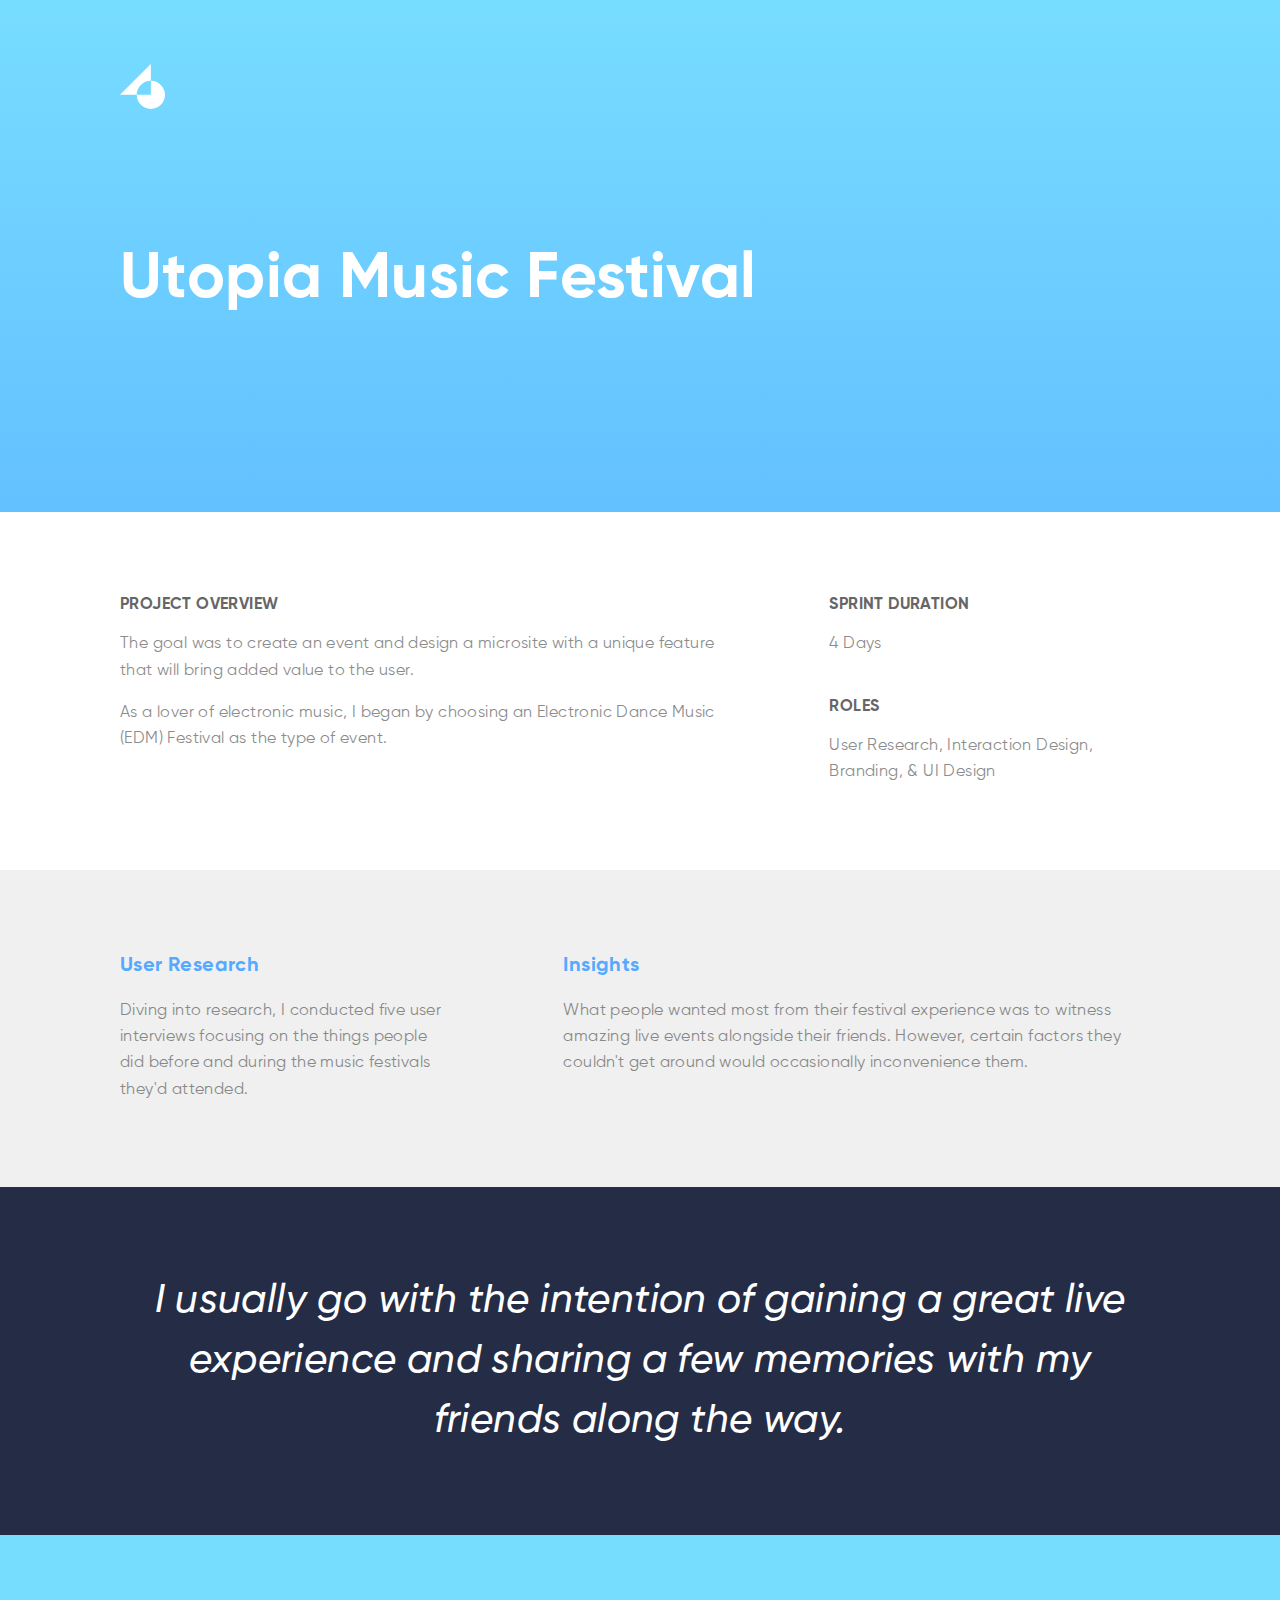
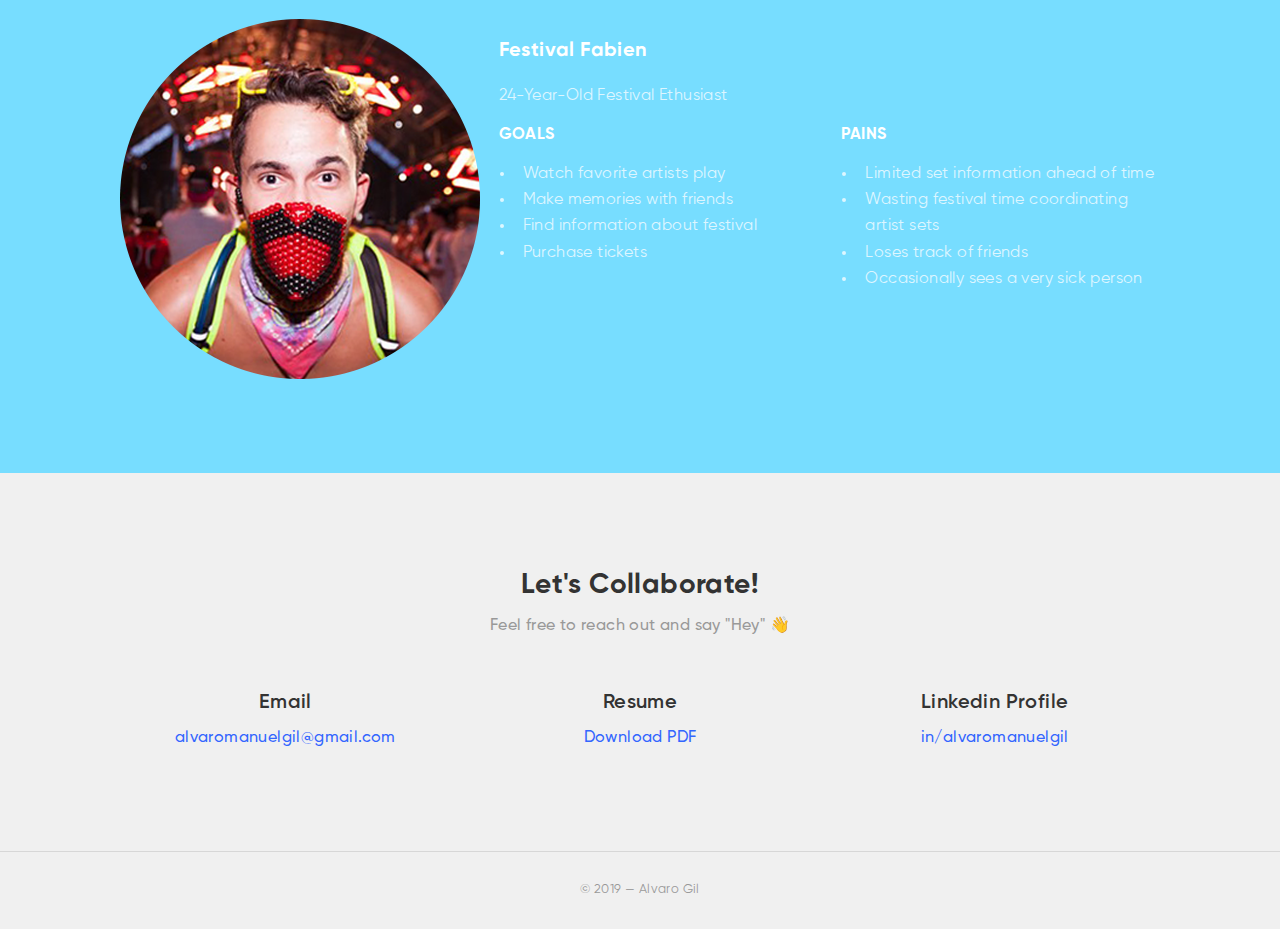
==== commit 11cd8358: "Changes Before Final Project" ====
--- a/casestudy-utopia.html
+++ b/casestudy-utopia.html
@@ -22,7 +22,17 @@
 					</header>
 
 				<!-- Banner -->
-					<section class="major case-study banner blue-grad">
+					<section id="hero-utopia" class="banner major blue-grad parallax">
+						<div class="inner">
+							<header class="major">
+								<!-- <h5>Event Microsite</h5>
+								<h2>Utopia Music Festival</h2> -->
+								<h1>Utopia Music Festival</h1>
+							</header>
+						</div>
+					</section>
+
+					<!-- <section id="banner" class="banner major blue-grad parallax">
 						<div class="inner">
 
 							<div class="row">
@@ -45,24 +55,26 @@
 							</div>
 
 						</div>
-					</section>
+					</section> -->
 
 
 				<!-- Main -->
-					<!-- <div id="main"> -->
+					<div id="main">
 
 						<!-- Project Brief -->
-							<section class="major case-study dark-grad">
-								<div class="inner">
-
-									<div class="row">
-
-										<div class="col-7 col-7-small col-12-xsmall">
-											<div class="col-container">
-												<h5>Project Brief</h5>
+							<section class="major case-study white">
+								<div class="inner">
+
+									<!-- <h3>Utopia Music Festival Microsite</h3> -->
+
+									<div class="row">
+
+										<div class="col-7 col-12-xsmall">
+											<div class="col-container">
+												<h6>Project Overview</h6>
 												<p>
 													The goal was to create an event and design a microsite with
-													a unique feature that will bring added value to my user.
+													a unique feature that will bring added value to the user.
 												</p>
 												<p>
 													As a lover of electronic music, I began by choosing an Electronic
@@ -70,147 +82,165 @@
 												</p>
 											</div>
 										</div>
-										<div class="col-1">
-										</div>
-										<div class="col-4 col-4-small col-12-xsmall">
-											<div class="col-container">
-												<h6>Sprint Length</h6>
-												<p>
-													4 Days
-												</p>
-												<h6>Roles in UCD Process</h6>
-												<p>
-													Research, Interaction Design, Branding, & UI Design
-												</p>
-											</div>
-										</div>
-
-									</div>
-
-								</div>
-							</section>
-
-						<!-- User Research -->
-						<section class="major case-study white">
-							<div class="inner">
-
-								<div class="row">
-
-									<div class="col-4 col-12-xsmall">
-										<div class="col-container">
-											<h5>User Research</h5>
-											<p>
-												Diving into research, I conducted five user interviews
-												focusing on the things people did before and during the
-												music festivals they'd attended.
-											</p>
-										</div>
-									</div>
-
-									<div class="col-1">
-									</div>
-
-									<div class="col-7 col-12-xsmall">
-										<div class="col-container">
-											<h5>Insights</h5>
-											<p>
-												What people wanted most from their festival experience
-												was to witness amazing live events alongside their friends.
-												However, certain factors they couldn't get around would
-												occasionally inconvenience them.
-											</p>
-										</div>
-									</div>
-
-								</div>
-
-							</div>
-						</section>
-
-						<section id="user-quote" class="major case-study dark-grad">
-							<div class="inner">
-
-								<div class="row">
-
-									<div class="col-12">
-										<div class="col-container">
-											<h3>
-												<i>
-													I usually go with the intention of gaining a great live
-													experience and sharing a few memories with my friends along the way.
-												</i>
-											</h3>
-										</div>
-									</div>
-
-								</div>
-
-							</div>
-						</section>
-
-
-						<!-- User Persona -->
-						<section class="major case-study blue-grad">
-							<div class="inner">
-
-								<div class="row">
-
-									<div class="col-4 col-12-xsmall">
-										<div class="col-container">
-											<img src="images/case-studies/utopia/Utopia-Fabien.png" alt="" />
-										</div>
-									</div>
-
-									<div class="col-8 col-12-xsmall">
-										<div class="col-container">
+
+										<div class="col-1 col-0-xsmall">
+										</div>
+
+										<div class="col-4 col-12-xsmall">
 
 											<div class="row">
 
 												<div class="col-12">
 													<div class="col-container">
-														<h5>Festival Fabien</h5>
+														<h6>Sprint Duration</h6>
 														<p>
-															24-Year-Old Festival Ethusiast
+															4 Days
 														</p>
 													</div>
 												</div>
-
-												<div class="col-6 col-12-xsmall">
+												<div class="col-12">
 													<div class="col-container">
-
-														<h6>Goals</h6>
-														<ul>
-															<li>Watch favorite artists play</li>
-															<li>Make memories with friends</li>
-															<li>Find information about festival</li>
-															<li>Purchase tickets</li>
-														</ul>
-
+														<h6>Roles</h6>
+														<p>
+															User Research, Interaction Design, Branding, & UI Design
+														</p>
 													</div>
 												</div>
 
-												<div class="col-6 col-12-xsmall">
-													<div class="col-container">
-
-														<h6>Pains</h6>
-														<ul>
-															<li>Limited set information ahead of time</li>
-															<li>Wasting festival time coordinating artist sets</li>
-															<li>Loses track of friends</li>
-															<li>Occasionally sees a very sick person</li>
-														</ul>
-
-													</div>
+											</div>
+
+										</div>
+
+									</div>
+
+								</div>
+							</section>
+
+						<!-- User Research -->
+							<section class="major case-study grey">
+								<div class="inner">
+
+									<div class="row">
+
+										<div class="col-4 col-12-xsmall">
+											<div class="col-container">
+												<h5>User Research</h5>
+												<p>
+													Diving into research, I conducted five user interviews
+													focusing on the things people did before and during the
+													music festivals they'd attended.
+												</p>
+											</div>
+										</div>
+
+										<div class="col-1">
+										</div>
+
+										<div class="col-7 col-12-xsmall">
+											<div class="col-container">
+												<h5>Insights</h5>
+												<p>
+													What people wanted most from their festival experience
+													was to witness amazing live events alongside their friends.
+													However, certain factors they couldn't get around would
+													occasionally inconvenience them.
+												</p>
+											</div>
+										</div>
+
+									</div>
+
+								</div>
+							</section>
+
+							<section id="utopia-user-quote" class="major case-study dark-grad parallax">
+								<div class="inner">
+
+									<div class="row">
+
+										<div class="col-12">
+											<div class="col-container">
+												<h3>
+													<i>
+														I usually go with the intention of gaining a great live
+														experience and sharing a few memories with my friends along the way.
+													</i>
+												</h3>
+											</div>
+										</div>
+
+									</div>
+
+								</div>
+							</section>
+
+
+						<!-- User Persona -->
+							<section class="major case-study blue-grad">
+								<div class="inner">
+
+									<div class="row">
+
+										<div class="col-4 col-12-xsmall">
+											<div class="col-container">
+												<img src="images/case-studies/utopia/Utopia-Fabien.png" alt="" />
+											</div>
+										</div>
+
+										<div class="col-8 col-12-xsmall">
+											<div class="col-container">
+
+												<div class="row">
+
+													<div class="col-12">
+														<div class="col-container">
+															<h5>Festival Fabien</h5>
+															<p>
+																24-Year-Old Festival Ethusiast
+															</p>
+														</div>
+													</div>
+
+													<div class="col-6 col-12-xsmall">
+														<div class="col-container">
+
+															<h6>Goals</h6>
+															<ul>
+																<li>Watch favorite artists play</li>
+																<li>Make memories with friends</li>
+																<li>Find information about festival</li>
+																<li>Purchase tickets</li>
+															</ul>
+
+														</div>
+													</div>
+
+													<div class="col-6 col-12-xsmall">
+														<div class="col-container">
+
+															<h6>Pains</h6>
+															<ul>
+																<li>Limited set information ahead of time</li>
+																<li>Wasting festival time coordinating artist sets</li>
+																<li>Loses track of friends</li>
+																<li>Occasionally sees a very sick person</li>
+															</ul>
+
+														</div>
+													</div>
+
 												</div>
-
-										</div>
-									</div>
-
-								</div>
-
-							</div>
-						</section>
-
+											</div>
+
+										</div>
+
+									</div>
+
+								</div>
+
+							</section>
+
+					</div>
 
 				<!-- Footer -->
 					<footer id="footer">
@@ -240,6 +270,8 @@
 											<a href="https://www.linkedin.com/in/alvaromanuelgil" rel="noopener noreferrer" target="_blank">in/alvaromanuelgil</a>
 										</div>
 									</div>
+								</div>
+
 							</div>
 
 						</div>
@@ -250,7 +282,6 @@
 
 					</footer>
 
-			</div>
 
 		<!-- Scripts -->
 			<script src="assets/js/jquery.min.js"></script>
--- a/assets/css/main.css
+++ b/assets/css/main.css
@@ -175,14 +175,14 @@
 	}
 
 	p {
-		margin: 0 0 2em 0;
+		margin: 1em 0;
 	}
 
 	h1, h2, h3, h4, h5, h6 {
 		color: #ffffff;
 		font-weight: 700;
 		line-height: 1.2;
-		margin: 0 0 1em 0;
+		margin: 1em 0;
 	}
 
 		h1 a, h2 a, h3 a, h4 a, h5 a, h6 a {
@@ -3263,24 +3263,37 @@
 		}
 
 		#header.alt {
-			-moz-transition: opacity 2.5s ease;
-			-webkit-transition: opacity 2.5s ease;
-			-ms-transition: opacity 2.5s ease;
-			transition: opacity 2.5s ease;
-			-moz-transition-delay: 0.75s;
-			-webkit-transition-delay: 0.75s;
-			-ms-transition-delay: 0.75s;
-			transition-delay: 0.75s;
+			-moz-transition: opacity 0.75s ease, -moz-transform 0.5s ease-out, -moz-filter 0.75s ease, -webkit-filter 0.75s ease;
+			-webkit-transition: opacity 0.75s ease, -webkit-transform 0.5s ease-out, -webkit-filter 0.5s ease, -webkit-filter 0.75s ease;
+			-ms-transition: opacity 0.75s ease, -ms-transform 0.5s ease-out, -ms-filter 0.75s ease, -webkit-filter 0.75s ease;
+			transition: opacity 0.75s ease, transform 0.5s ease-out, filter 0.75s ease, -webkit-filter 0.75s ease;
+
+			-moz-transition-delay: 0.5s;
+			-webkit-transition-delay: 0.5s;
+			-ms-transition-delay: 0.5s;
+			transition-delay: 0.5s;
+
 			-moz-animation: none;
 			-webkit-animation: none;
 			-ms-animation: none;
 			animation: none;
+
 			background-color: transparent;
 			box-shadow: none;
 			position: absolute;
 		}
 
 		body.is-preload #header.alt {
+
+			-moz-filter: blur(0.5em);
+			-webkit-filter: blur(0.5em);
+			-ms-filter: blur(0.5em);
+			filter: blur(0.5em);
+			-moz-transform: translateX(-0.5em);
+			-webkit-transform: translateX(-0.5em);
+			-ms-transform: translateX(-0.5em);
+			transform: translateX(-0.5em);
+
 			opacity: 0;
 		}
 
@@ -3369,133 +3382,88 @@
 
 /* Banner */
 
-	#banner {
+	#hero-home {
+		background-image: url("../../images/Header-BG-V1.JPG");
+	}
+
+	.banner {
+		-moz-transition: opacity 0.75s ease, -moz-transform 0.5s ease-out, -moz-filter 0.75s ease, -webkit-filter 0.75s ease;
+		-webkit-transition: opacity 0.75s ease, -webkit-transform 0.5s ease-out, -webkit-filter 0.5s ease, -webkit-filter 0.75s ease;
+		-ms-transition: opacity 0.75s ease, -ms-transform 0.5s ease-out, -ms-filter 0.75s ease, -webkit-filter 0.75s ease;
+		transition: opacity 0.75s ease, transform 0.5s ease-out, filter 0.75s ease, -webkit-filter 0.75s ease;
+
 		-moz-align-items: center;
 		-webkit-align-items: center;
 		-ms-align-items: center;
 		align-items: center;
-		background-image: url("../../images/Header-BG-V1.JPG");
+		/* background-image: url("../../images/Header-BG-V1.JPG"); */
 		display: -moz-flex;
 		display: -webkit-flex;
 		display: -ms-flex;
 		display: flex;
-		padding: 6em 0 4em 0 ;
+		padding: 8em 0 5em;
 		background-attachment: fixed;
 		background-position: center;
 		background-repeat: no-repeat;
 		background-size: cover;
 		border-bottom: 0 !important;
 		cursor: default;
-		/*height: 60vh;*/
-		height: 40vh;
-		margin-bottom: -3.25em;
+		height: 60vh;
 		max-height: 32em;
 		min-height: 22em;
 		position: relative;
-		top: -3.25em;
-	}
-
-		#banner:after {
-			-moz-transition: opacity 2.5s ease;
-			-webkit-transition: opacity 2.5s ease;
-			-ms-transition: opacity 2.5s ease;
-			transition: opacity 2.5s ease;
-			-moz-transition-delay: 0.75s;
-			-webkit-transition-delay: 0.75s;
-			-ms-transition-delay: 0.75s;
-			transition-delay: 0.75s;
-			pointer-events: none;
-			/*background-color: #1D1D1B;*/
-			content: '';
-			display: block;
-			height: 100%;
-			left: 0;
-			opacity: 0.85;
-			position: absolute;
-			top: 0;
-			width: 100%;
-			z-index: 1;
-			border: 0 !important;
-		}
-
-		#banner h1 {
-			font-size: 4em;
-			margin: 0;
-		}
-
-		#banner > .inner {
-			-moz-transition: opacity 1.5s ease, -moz-transform 0.5s ease-out, -moz-filter 0.5s ease, -webkit-filter 0.5s ease;
-			-webkit-transition: opacity 1.5s ease, -webkit-transform 0.5s ease-out, -webkit-filter 0.5s ease, -webkit-filter 0.5s ease;
-			-ms-transition: opacity 1.5s ease, -ms-transform 0.5s ease-out, -ms-filter 0.5s ease, -webkit-filter 0.5s ease;
-			transition: opacity 1.5s ease, transform 0.5s ease-out, filter 0.5s ease, -webkit-filter 0.5s ease;
-			padding: 0 !important;
+	}
+
+		.banner > .inner {
+
+			-moz-transition: opacity 0.75s ease, -moz-transform 0.5s ease-out, -moz-filter 0.75s ease, -webkit-filter 0.75s ease;
+			-webkit-transition: opacity 0.75s ease, -webkit-transform 0.5s ease-out, -webkit-filter 0.5s ease, -webkit-filter 0.75s ease;
+			-ms-transition: opacity 0.75s ease, -ms-transform 0.5s ease-out, -ms-filter 0.75s ease, -webkit-filter 0.75s ease;
+			transition: opacity 0.75s ease, transform 0.5s ease-out, filter 0.75s ease, -webkit-filter 0.75s ease;
+
+			-moz-transition-delay: 0.5s;
+			-webkit-transition-delay: 0.5s;
+			-ms-transition-delay: 0.5s;
+			transition-delay: 0.5s;
+
+			/* padding: 0 !important; */
 			position: relative;
 			z-index: 2;
 		}
 
-			#banner > .inner .image {
+			.banner > .inner .image {
 				display: none;
 			}
 
-			#banner > .inner header {
-				width: auto;
-			}
-
-				#banner > .inner header > :first-child {
-					width: auto;
-				}
-
-					#banner > .inner header > :first-child:after {
-						max-width: 100%;
-					}
-
-			#banner > .inner .content {
-				display: -moz-flex;
-				display: -webkit-flex;
-				display: -ms-flex;
-				display: flex;
-				-moz-align-items: center;
-				-webkit-align-items: center;
-				-ms-align-items: center;
-				align-items: center;
-				margin: 0 0 2em 0;
-			}
-
-				#banner > .inner .content > * {
-					margin-right: 1.5em;
-					margin-bottom: 0;
-				}
-
-				#banner > .inner .content > :last-child {
-					margin-right: 0;
-				}
-
-				#banner > .inner .content p {
-					font-size: 0.7em;
-					font-weight: 700;
-					letter-spacing: 0.25em;
-					text-transform: uppercase;
-				}
-
-		#banner.major {
-			height: 60vh;
-			/*min-height: 30em;*/
-			max-height: 60em;
-		}
-
-			#banner.major.alt {
+			.banner > .inner header {
+				width: 65%;
+			}
+
+			.banner > .inner header *:last-child {
+				margin: 0;
+			}
+
+			.banner.major.alt {
 				opacity: 0.75;
 			}
 
-		body.is-preload #banner:after {
-			opacity: 1.0;
-		}
-
-		body.is-preload #banner > .inner {
-			-moz-filter: blur(0.125em);
-			-webkit-filter: blur(0.125em);
-			-ms-filter: blur(0.125em);
-			filter: blur(0.125em);
+		body.is-preload .banner /*> .inner*/ {
+			-moz-filter: blur(0.5em);
+			-webkit-filter: blur(0.5em);
+			-ms-filter: blur(0.5em);
+			filter: blur(0.5em);
+			/* -moz-transform: translateX(-0.5em);
+			-webkit-transform: translateX(-0.5em);
+			-ms-transform: translateX(-0.5em);
+			transform: translateX(-0.5em); */
+			opacity: 0;
+		}
+
+		body.is-preload .banner > .inner {
+			-moz-filter: blur(0.5em);
+			-webkit-filter: blur(0.5em);
+			-ms-filter: blur(0.5em);
+			filter: blur(0.5em);
 			-moz-transform: translateX(-0.5em);
 			-webkit-transform: translateX(-0.5em);
 			-ms-transform: translateX(-0.5em);
@@ -3503,92 +3471,70 @@
 			opacity: 0;
 		}
 
-		/* .utopia {
-			background-image: url("../../images/case-studies/utopia/Utopia-Banner-BG.jpg") !important;
-		} */
-
-		@media screen and (max-width: 1280px) {
-
-			#banner {
-				/* background-attachment: scroll; */
-			}
-
-		}
-
 		@media screen and (max-width: 768px) {
 
-			#banner {
-				padding: 8em 0 5em 0 ;
-				height: auto;
-				margin-bottom: -2.75em;
-				max-height: none;
-				min-height: 0;
-				top: -2.75em;
-			}
-
-				#banner h1 {
-					font-size: 3em;
-				}
-
-				#banner > .inner .content {
-					display: block;
-				}
-
-					#banner > .inner .content > * {
-						margin-right: 0;
-						margin-bottom: 2em;
-					}
-
-				#banner.major {
-					height: auto;
-					min-height: 0;
-					max-height: none;
+				.banner > .inner header {
+					width: 75%;
 				}
 
 		}
 
 		@media screen and (max-width: 480px) {
 
-			#banner {
-				padding: 8em 0 5em 0 ;
-			}
-
-				#banner > .inner .content p br {
-					display: none;
-				}
-
-				#banner.major {
-					padding: 8em 0 5em 0 ;
-				}
+			.banner > .inner header {
+				width: 100%;
+			}
 
 		}
 
 /* Main */
 
 	#main {
+		-moz-transition: opacity 0.75s ease, -moz-transform 0.5s ease-out, -moz-filter 0.75s ease, -webkit-filter 0.75s ease;
+		-webkit-transition: opacity 0.75s ease, -webkit-transform 0.5s ease-out, -webkit-filter 0.5s ease, -webkit-filter 0.75s ease;
+		-ms-transition: opacity 0.75s ease, -ms-transform 0.5s ease-out, -ms-filter 0.75s ease, -webkit-filter 0.75s ease;
+		transition: opacity 0.75s ease, transform 0.5s ease-out, filter 0.75s ease, -webkit-filter 0.75s ease;
+
+		/* -moz-transition-delay: 1.0s;
+		-webkit-transition-delay: 1.0s;
+		-ms-transition-delay: 1.0s;
+		transition-delay: 1.0s; */
+
 		background-color: #FFFFFF;
 	}
 
 	#main > .inner {
-		-moz-transition: opacity 1.5s ease, -moz-transform 0.5s ease-out, -moz-filter 0.5s ease, -webkit-filter 0.5s ease;
-		-webkit-transition: opacity 1.5s ease, -webkit-transform 0.5s ease-out, -webkit-filter 0.5s ease, -webkit-filter 0.5s ease;
-		-ms-transition: opacity 1.5s ease, -ms-transform 0.5s ease-out, -ms-filter 0.5s ease, -webkit-filter 0.5s ease;
-		transition: opacity 1.5s ease, transform 0.5s ease-out, filter 0.5s ease, -webkit-filter 0.5s ease;
-
-		-moz-transition-delay: 0.75s;
-		-webkit-transition-delay: 0.75s;
-		-ms-transition-delay: 0.75s;
-		transition-delay: 0.75s;
+		-moz-transition: opacity 0.75s ease, -moz-transform 0.5s ease-out, -moz-filter 0.75s ease, -webkit-filter 0.75s ease;
+		-webkit-transition: opacity 0.75s ease, -webkit-transform 0.5s ease-out, -webkit-filter 0.5s ease, -webkit-filter 0.75s ease;
+		-ms-transition: opacity 0.75s ease, -ms-transform 0.5s ease-out, -ms-filter 0.75s ease, -webkit-filter 0.75s ease;
+		transition: opacity 0.75s ease, transform 0.5s ease-out, filter 0.75s ease, -webkit-filter 0.75s ease;
+
+		-moz-transition-delay: 1s;
+		-webkit-transition-delay: 1s;
+		-ms-transition-delay: 1s;
+		transition-delay: 1s;
 
 		position: relative;
 		z-index: 2;
 	}
 
+	body.is-preload #main {
+		-moz-filter: blur(0.5em);
+		-webkit-filter: blur(0.5em);
+		-ms-filter: blur(0.5em);
+		filter: blur(0.5em);
+		/* -moz-transform: translateX(-0.5em);
+		-webkit-transform: translateX(-0.5em);
+		-ms-transform: translateX(-0.5em);
+		transform: translateX(-0.5em); */
+		opacity: 0;
+	}
+
 	body.is-preload #main > .inner {
-		-moz-filter: blur(0.125em);
-		-webkit-filter: blur(0.125em);
-		-ms-filter: blur(0.125em);
-		filter: blur(0.125em);
+		-moz-filter: blur(0.5em);
+		-webkit-filter: blur(0.5em);
+		-ms-filter: blur(0.5em);
+		filter: blur(0.5em);
 		-moz-transform: translateX(-0.5em);
 		-webkit-transform: translateX(-0.5em);
 		-ms-transform: translateX(-0.5em);
@@ -3597,17 +3543,24 @@
 	}
 
 			#main > * > .inner {
-				padding: 4em 0 2em 0 ;
+				padding: 4em 0;
 				margin: 0 auto;
 				max-width: 65em;
-				width: calc(100% - 6em);
+				width: calc(100% - 12em);
 			}
 
 				@media screen and (max-width: 768px) {
 
 					#main > * > .inner {
-						padding: 3em 0 1em 0 ;
-						width: calc(100% - 3em);
+						width: calc(100% - 6em);
+					}
+
+				}
+
+				@media screen and (max-width: 480px) {
+
+					#main > * > .inner {
+						width: calc(100% - 4em);
 					}
 
 				}
@@ -3701,25 +3654,6 @@
 
 		}
 
-/* About
-
-	#about {
-		background-color: #F0F0F0;
-	}
-
-	#about .container {
-		width: 40%;
-	}
-
-	#about h3 {
-		color: #3366FF;
-	}
-
-	#about p, #about h5 {
-		color: #333333;
-	}
-*/
-
 /* Footer */
 
 	footer {
@@ -3728,7 +3662,7 @@
 	}
 
 	footer #contact {
-		margin: 3em 0 5em 0;
+		margin: 2em 0 1em 0;
 	}
 
 	footer .contact-item {
@@ -3737,12 +3671,12 @@
 	}
 
 	footer h4 {
-		margin: 0;
+		margin: 0 0 0.375em 0;
 		color: #333333;
 	}
 
 	footer h5 {
-		margin: 0;
+		margin: 0 0 0.5em 0;
 		font-weight: 600;
 		color: #333333;
 	}
@@ -3753,6 +3687,7 @@
 	}
 
 	footer p {
+		margin: 0 0 2em 0;
 		font-weight: 500;
 		color: #999999;
 	}
@@ -3760,21 +3695,11 @@
 	footer .copyright {
 		font-size: 0.8em;
 		list-style: none;
-		padding: 2rem 0 0 0;
+		padding: 2rem 0;
 		border-top: solid 1px rgba(0, 0, 0, 0.1);
 		color: #999999;
 		display: block;
 		line-height: 1;
-	}
-
-	@media screen and (max-width: 768px) {
-
-		footer .contact-item {
-			width: 100%;
-			display: block;
-			margin: 1em 0;
-		}
-
 	}
 
 	@media screen and (max-width: 480px) {
@@ -3793,7 +3718,7 @@
 		-webkit-transition: -webkit-filter 0.35s ease, -webkit-filter 0.35s ease, opacity 0.375s ease-out;
 		-ms-transition: -ms-filter 0.35s ease, -webkit-filter 0.35s ease, opacity 0.375s ease-out;
 		transition: filter 0.35s ease, -webkit-filter 0.35s ease, opacity 0.375s ease-out;
-		padding-top: 3.25em;
+		/* padding-top: 3.25em; */
 	}
 
 		#wrapper.is-transitioning {
@@ -3801,7 +3726,7 @@
 		}
 
 		#wrapper > * > .inner {
-			padding: 3em 0;
+			padding: 4em 0;
 			margin: 0 auto;
 			max-width: 65em;
 			width: calc(100% - 12em);
@@ -3810,11 +3735,11 @@
 			@media screen and (max-width: 768px) {
 
 				#wrapper {
-					padding-top: 2.75em;
+					/* padding-top: 2.75em; */
 				}
 
 				#wrapper > * > .inner {
-					padding: 2em 0;
+					padding: 3em 0;
 					width: calc(100% - 6em);
 				}
 
@@ -4005,7 +3930,28 @@
 
 /* Case Study */
 
+	/* #hero-utopia {
+		background-image: url("../../images/case-studies/utopia/Utopia-Banner-Devices.png");
+	} */
+
+	#hero-utopia h5 {
+		font-weight: 500;
+		opacity: .85;
+		margin: 0 0 0.5em 0;
+	}
+
+	#hero-utopia img {
+		width: 100%;
+		height: auto;
+		margin: 4em 0 0 0;
+	}
+
 	.case-study {
+		/* -moz-transition: opacity 0.75s ease, -moz-transform 0.5s ease-out, -moz-filter 0.75s ease, -webkit-filter 0.75s ease;
+		-webkit-transition: opacity 0.75s ease, -webkit-transform 0.5s ease-out, -webkit-filter 0.5s ease, -webkit-filter 0.75s ease;
+		-ms-transition: opacity 0.75s ease, -ms-transform 0.5s ease-out, -ms-filter 0.75s ease, -webkit-filter 0.75s ease;
+		transition: opacity 0.75s ease, transform 0.5s ease-out, filter 0.75s ease, -webkit-filter 0.75s ease; */
+
 		/* -moz-align-items: center;
 		-webkit-align-items: center;
 		-ms-align-items: center;
@@ -4015,7 +3961,7 @@
 		display: -webkit-flex;
 		display: -ms-flex;
 		display: flex;
-		padding: 4em 0;
+		/* padding: 4em 0; */
 		background-attachment: fixed;
 		background-position: center;
 		background-repeat: no-repeat;
@@ -4023,66 +3969,43 @@
 		border-bottom: 0 !important;
 		cursor: default;
 		position: relative;
-		top: -3.25em;
 		overflow: hidden;
 	}
 
 		.case-study > .inner {
-			-moz-transition: opacity 1.5s ease, -moz-transform 0.5s ease-out, -moz-filter 0.5s ease, -webkit-filter 0.5s ease;
-			-webkit-transition: opacity 1.5s ease, -webkit-transform 0.5s ease-out, -webkit-filter 0.5s ease, -webkit-filter 0.5s ease;
-			-ms-transition: opacity 1.5s ease, -ms-transform 0.5s ease-out, -ms-filter 0.5s ease, -webkit-filter 0.5s ease;
-			transition: opacity 1.5s ease, transform 0.5s ease-out, filter 0.5s ease, -webkit-filter 0.5s ease;
-			padding: 0 !important;
+
+			-moz-transition: opacity 0.75s ease, -moz-transform 0.5s ease-out, -moz-filter 0.75s ease, -webkit-filter 0.75s ease;
+			-webkit-transition: opacity 0.75s ease, -webkit-transform 0.5s ease-out, -webkit-filter 0.5s ease, -webkit-filter 0.75s ease;
+			-ms-transition: opacity 0.75s ease, -ms-transform 0.5s ease-out, -ms-filter 0.75s ease, -webkit-filter 0.75s ease;
+			transition: opacity 0.75s ease, transform 0.5s ease-out, filter 0.75s ease, -webkit-filter 0.75s ease;
+
+			-moz-transition-delay: 0.5s;
+			-webkit-transition-delay: 0.5s;
+			-ms-transition-delay: 0.5s;
+			transition-delay: 0.5s;
+
+			/* padding: 0 !important; */
 			position: relative;
 			z-index: 2;
 		}
 
-			.case-study > .inner .content {
-				display: -moz-flex;
-				display: -webkit-flex;
-				display: -ms-flex;
-				display: flex;
-				-moz-align-items: center;
-				-webkit-align-items: center;
-				-ms-align-items: center;
-				align-items: center;
-				/* margin: 0 0 2em 0; */
-			}
-
-				.case-study > .inner .content > * {
-					margin-right: 1.5em;
-					margin-bottom: 0;
-				}
-
-				.case-study > .inner .content > :last-child {
-					margin-right: 0;
-				}
-
-				.case-study > .inner .content p {
-					font-size: 0.7em;
-					font-weight: 700;
-					letter-spacing: 0.25em;
-					text-transform: uppercase;
-				}
-
-		.case-study.major {
-			/*min-height: 30em;*/
+		/* .case-study.major {
 			max-height: 60em;
-		}
-
-			.case-study.major.alt {
-				opacity: 0.75;
-			}
-
-		body.is-preload .case-study:after {
-			opacity: 1.0;
-		}
+		} */
+
+		/* body.is-preload .case-study{
+			-moz-filter: blur(0.5em);
+			-webkit-filter: blur(0.5em);
+			-ms-filter: blur(0.5em);
+			filter: blur(0.5em);
+			opacity: 0;
+		} */
 
 		body.is-preload .case-study > .inner {
-			-moz-filter: blur(0.125em);
-			-webkit-filter: blur(0.125em);
-			-ms-filter: blur(0.125em);
-			filter: blur(0.125em);
+			-moz-filter: blur(0.5em);
+			-webkit-filter: blur(0.5em);
+			-ms-filter: blur(0.5em);
+			filter: blur(0.5em);
 			-moz-transform: translateX(-0.5em);
 			-webkit-transform: translateX(-0.5em);
 			-ms-transform: translateX(-0.5em);
@@ -4090,64 +4013,18 @@
 			opacity: 0;
 		}
 
-		.case-study.banner {
-			padding: 8em 0 2em 0;
-			/* height: 85vh; */
-			/* height: 60vh; */
-			/* margin-bottom: -3.25em; */
-			max-height: 85vh !important;
-			min-height: 22em;
-		}
-
-		.case-study.banner header {
-			width: 100%;
-		}
-
-		.case-study.banner header p {
-			margin: 2em 0 0 0;
-			font-weight: 400;
-			color: #FFFFFF;
-			opacity: 0.85;
-			margin: 0;
-		}
-
-		.case-study.banner header h5 {
-			font-weight: 500;
-			margin: 0;
-		}
-
-		.case-study.banner header h3 {
-			font-weight: 800;
-			margin: 0.25em 0 0.5em 0;
-		}
-
-		.case-study img {
-			width: 100%;
-			height: auto;
-		}
-
-		/* .case-study .img-container {
-			display: inline-block;
-			width: 100%;
-			height: 100%;
-		}
-
-		.case-study .img-container img {
-			position: absolute;
-			object-fit: cover;
-			object-position: 50% 50%;
-			height: inherit;
-			width: inherit;
-		} */
-
 		.case-study .col-container {
-			padding: 2em 0;
+			margin: 1.25em 0;
 		}
 
 		.case-study .col-container *:last-child {
 			margin: 0;
 		}
 
+		.case-study h6 {
+			text-transform: uppercase;
+		}
+
 		.case-study p, .case-study li {
 			opacity: 0.75;
 		}
@@ -4157,7 +4034,7 @@
 		}
 
 		.case-study .col-container i {
-			text-align: center;
+			color: #FFFFFF;
 			line-height: 1.5;
 			font-weight: 500;
 		}
@@ -4170,7 +4047,7 @@
 
 		.blue-grad h1, .blue-grad h2, .blue-grad h3,
 		.blue-grad h4, .blue-grad h5, .blue-grad h6 {
-			color: #FFFFFF !important;
+			color: #FFFFFF;
 		}
 
 		.dark-grad {
@@ -4181,56 +4058,52 @@
 
 		.dark-grad h1, .dark-grad h2, .dark-grad h3,
 		.dark-grad h4, .dark-grad h5, .dark-grad h6 {
-			color: #77DDFF !important;
+			color: #77DDFF;
 		}
 
 		.white {
 			background-color: #FFFFFF;
-			color: #333333;
+			color: #666666;
 		}
 
 		.white h1, .white h2, .white h3,
-		.white h4, .white h5, .white h6 {
-			color: #55AAFF !important;
+		.white h4, .white h5 {
+			color: #55AAFF;
+		}
+
+		.white h6 {
+			color: #666666 !important;
 		}
 
 		.grey {
 			background-color: #F0F0F0;
-			color: #333333;
+			color: #666666;
 		}
 
 		.grey h1, .grey h2, .grey h3,
-		.grey h4, .grey h5, .grey h6 {
-			color: #55AAFF !important;
-		}
-
-		.case-study#user-quote {
+		.grey h4, .grey h5 {
+			color: #55AAFF;
+		}
+
+		.grey h6 {
+			color: #666666 !important;
+		}
+
+		.case-study#utopia-user-quote {
 			background-image: url("../../images/case-studies/utopia/Utopia-UserQuote-BG.jpg");
 			height: 100%;
 		  background-position: center;
 		  background-repeat: no-repeat;
 		  background-size: cover;
+			text-align: center;
 		}
 
 		@media screen and (max-width: 768px) {
-
-			/* .case-study {
-				margin-bottom: -2.75em;
-				top: -2.75em;
-			} */
-
-				.case-study {
-					padding: 3em 0;
-				}
 
 				.case-study header {
 					width: 75%;
 				}
 
-				.case-study .col-container {
-					padding: 2em 0;
-				}
-
 		}
 
 		@media screen and (max-width: 480px) {
@@ -4239,12 +4112,8 @@
 					width: 100%;
 				}
 
-				.case-study .col-container {
-					padding: 1.25em 0;
-				}
-
 		}
 
 		.col-container {
-			padding: 1em 0;
-		}
+			margin: 1.25em 0;
+		}
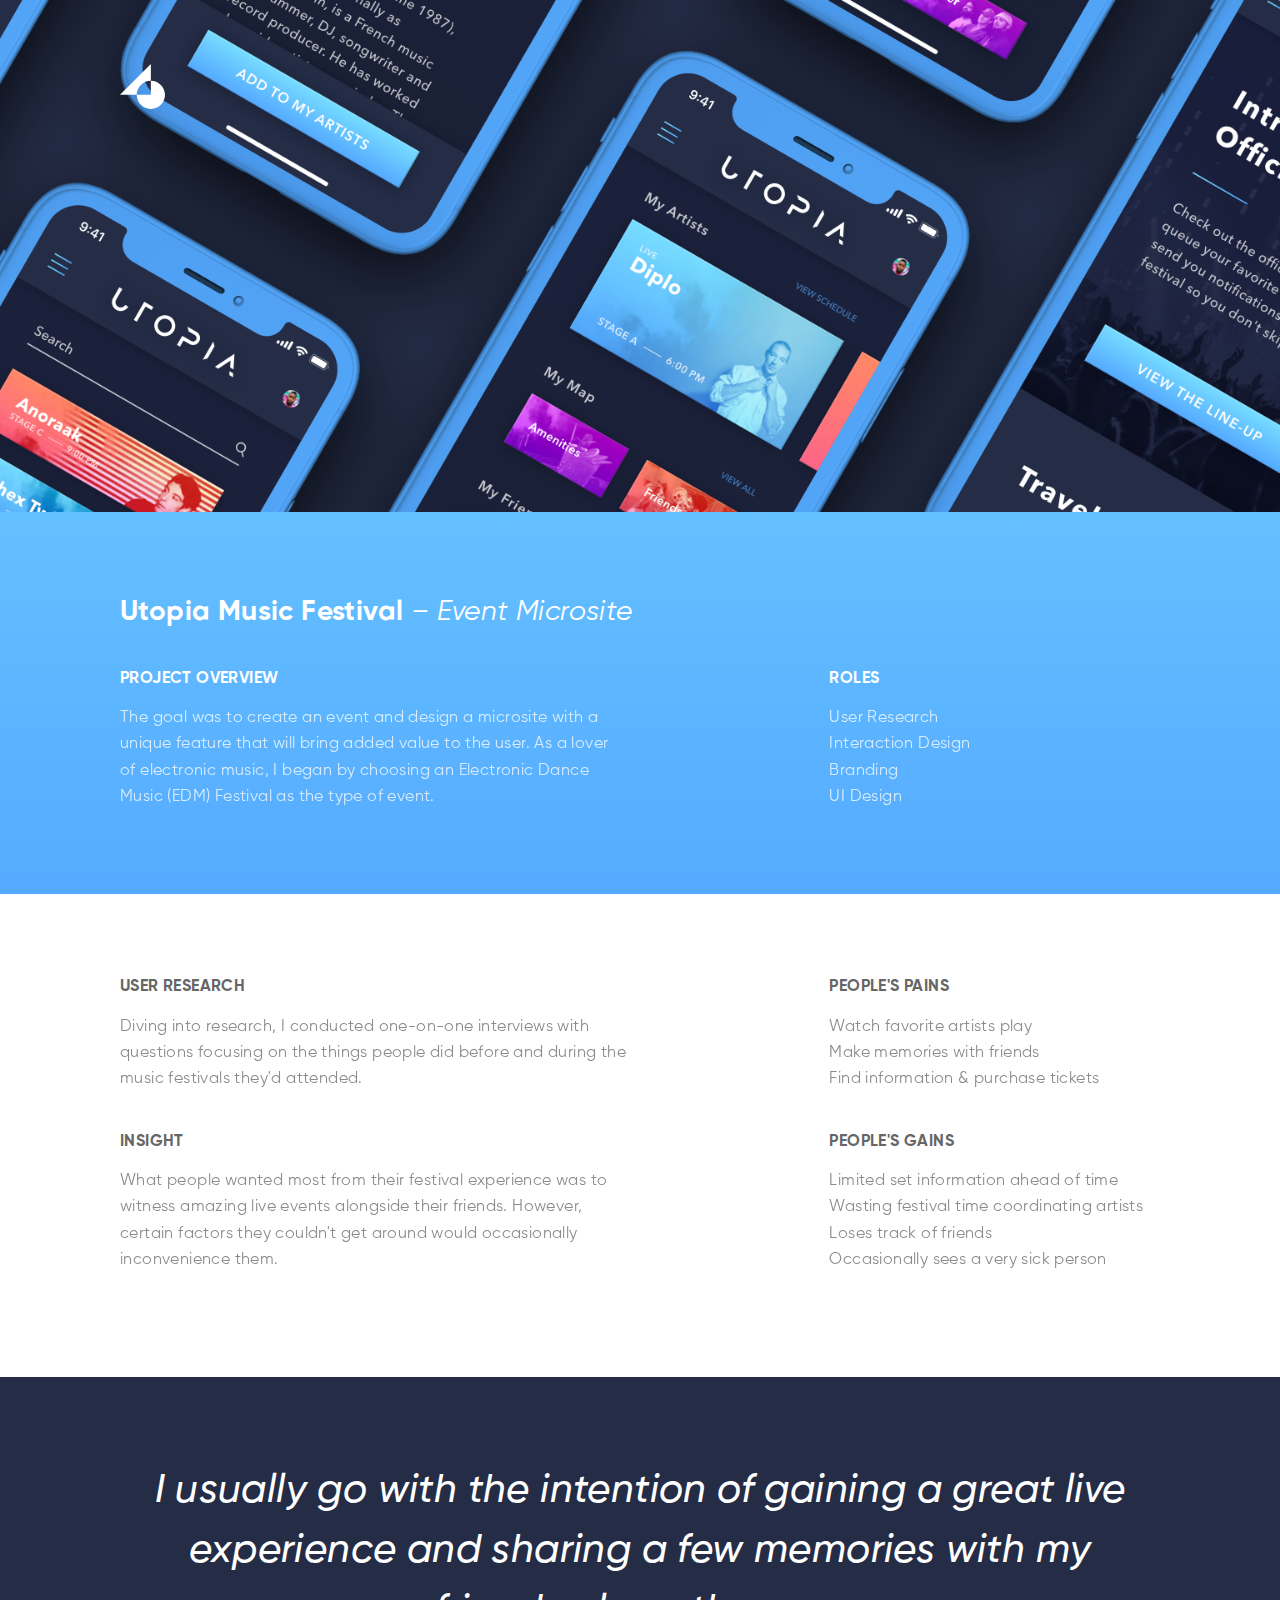
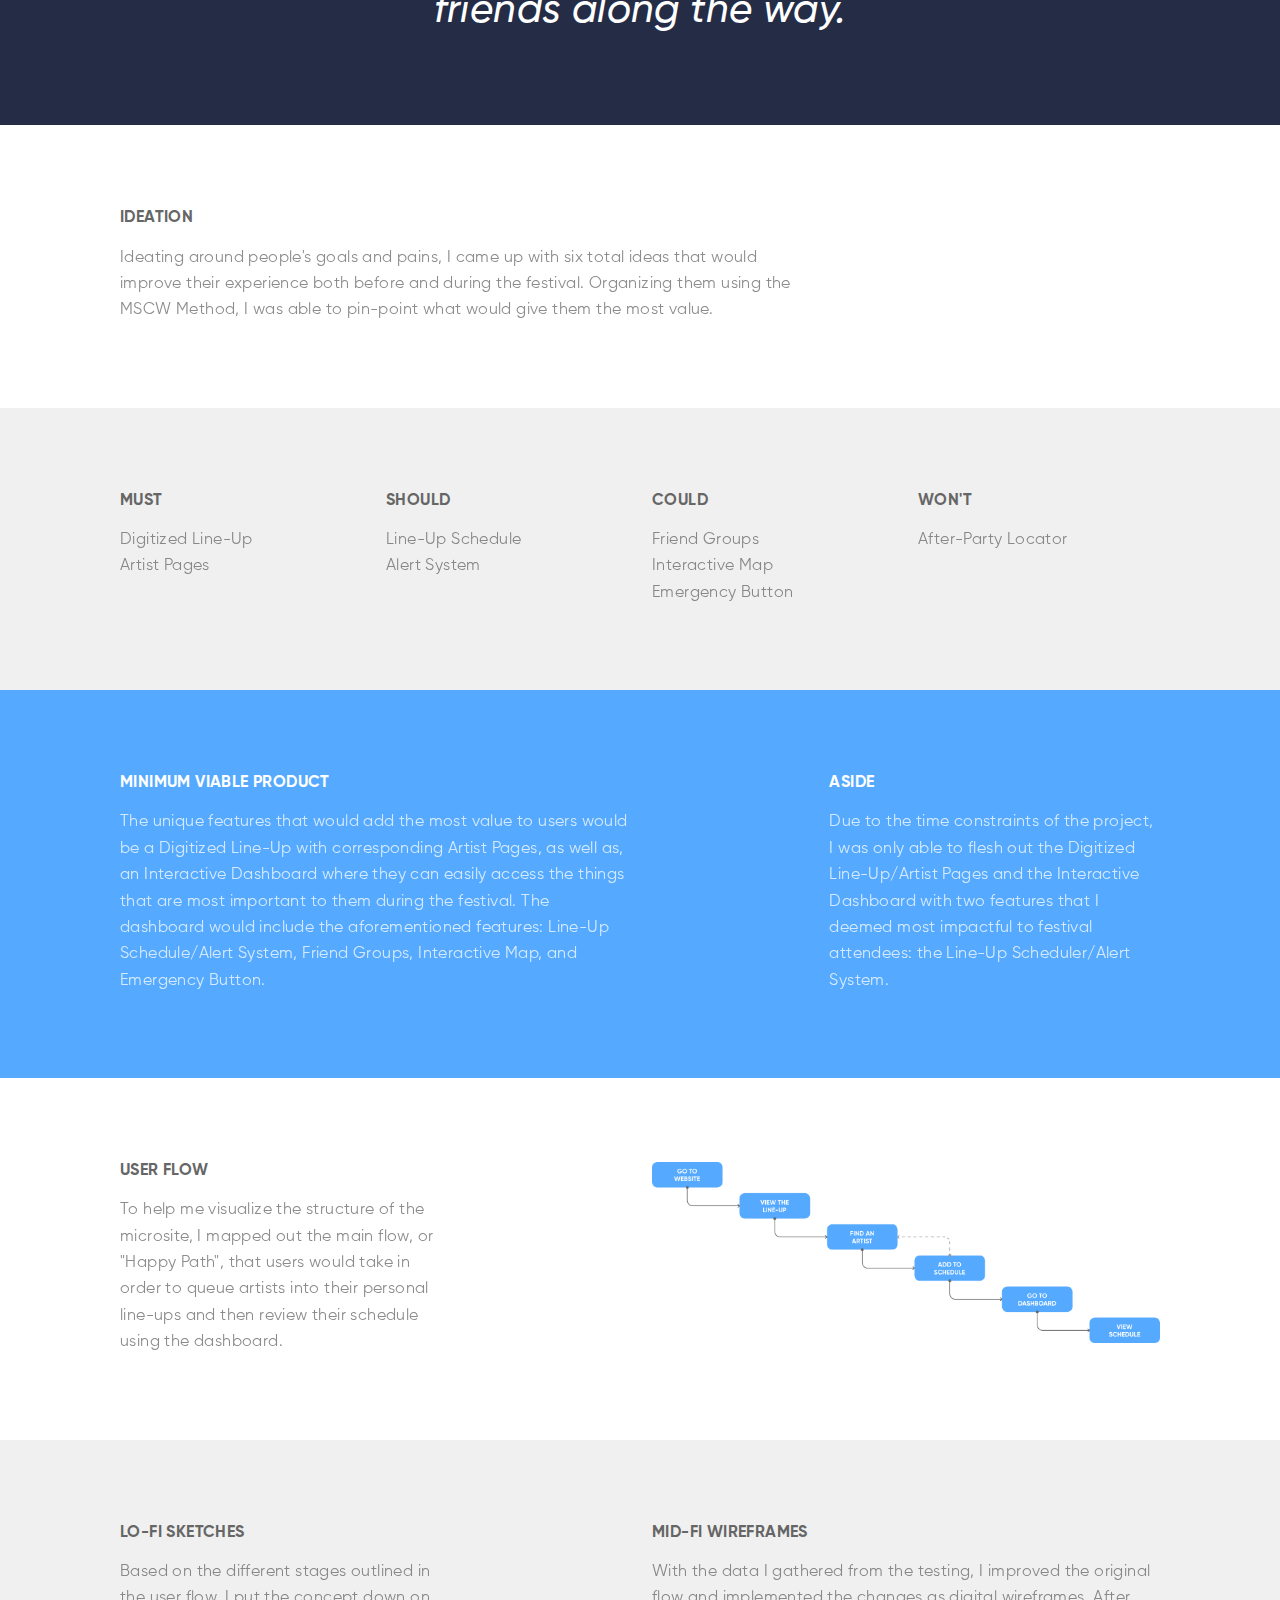
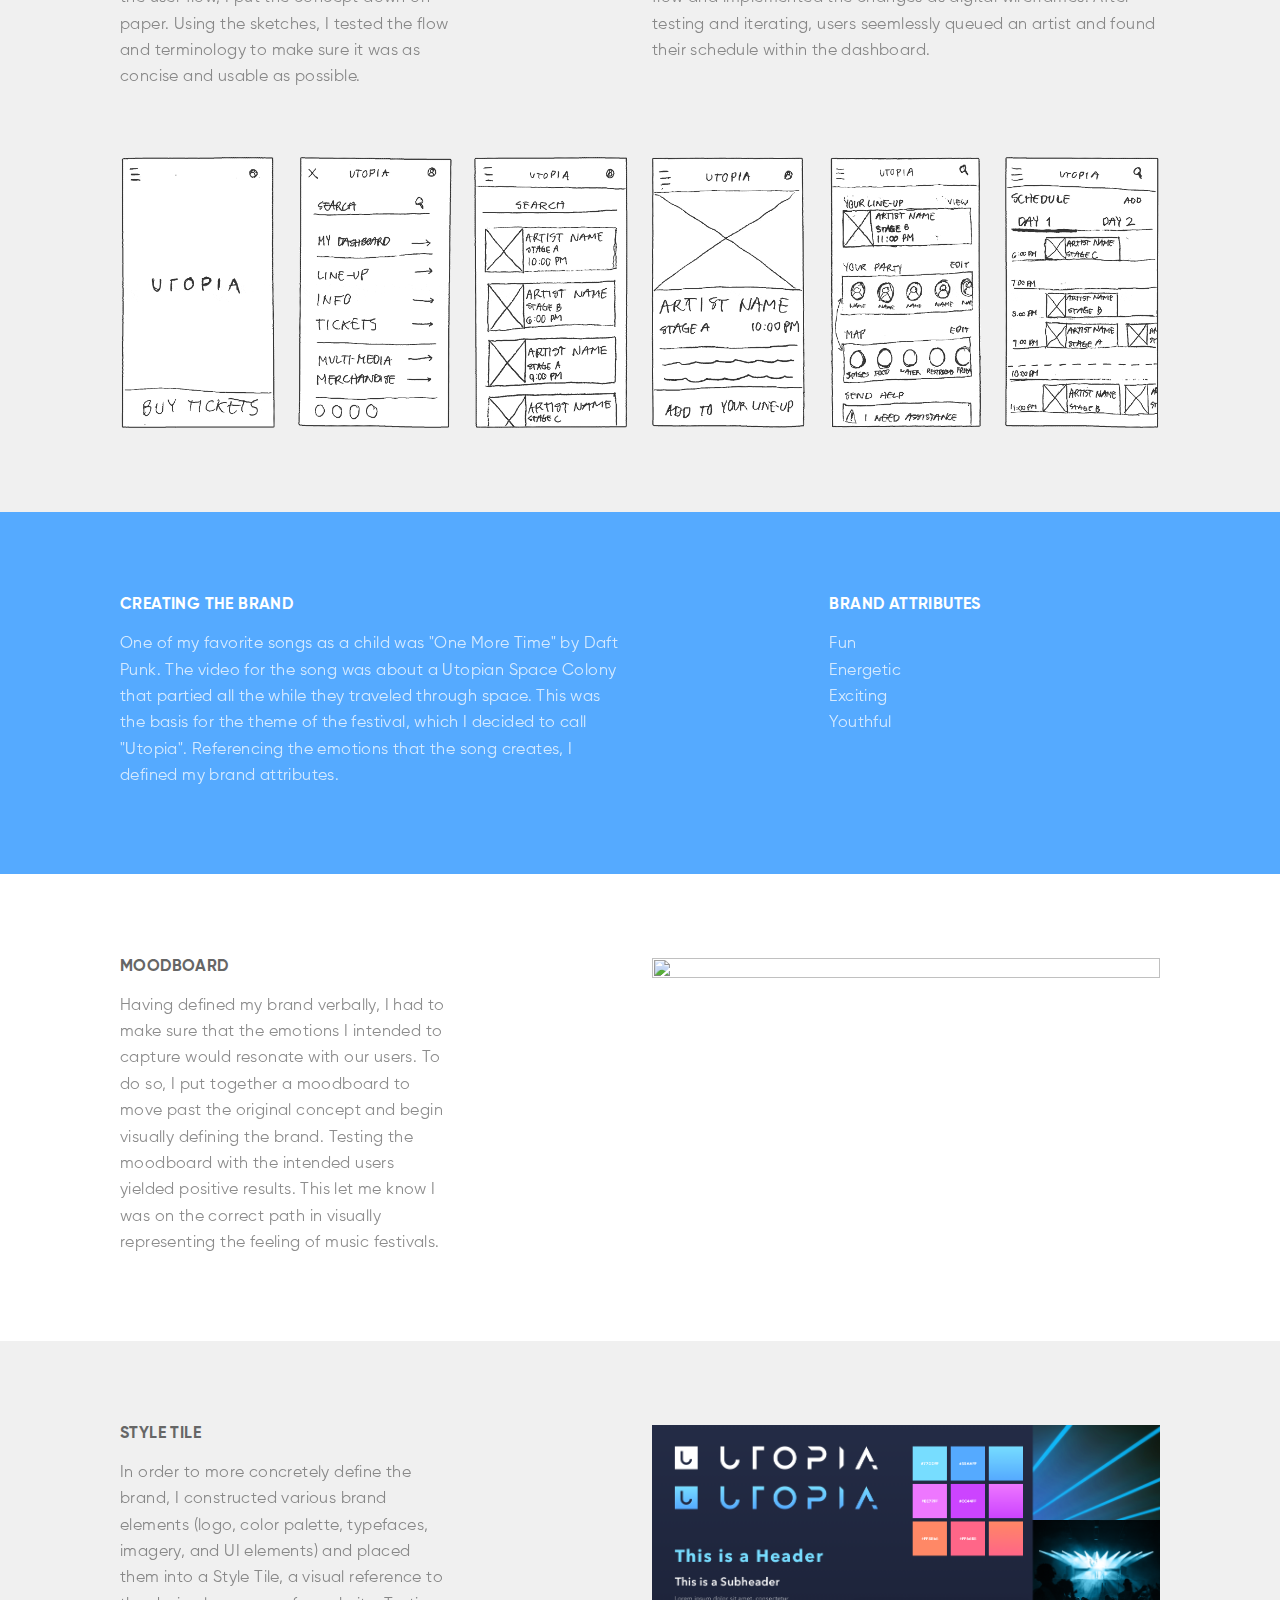
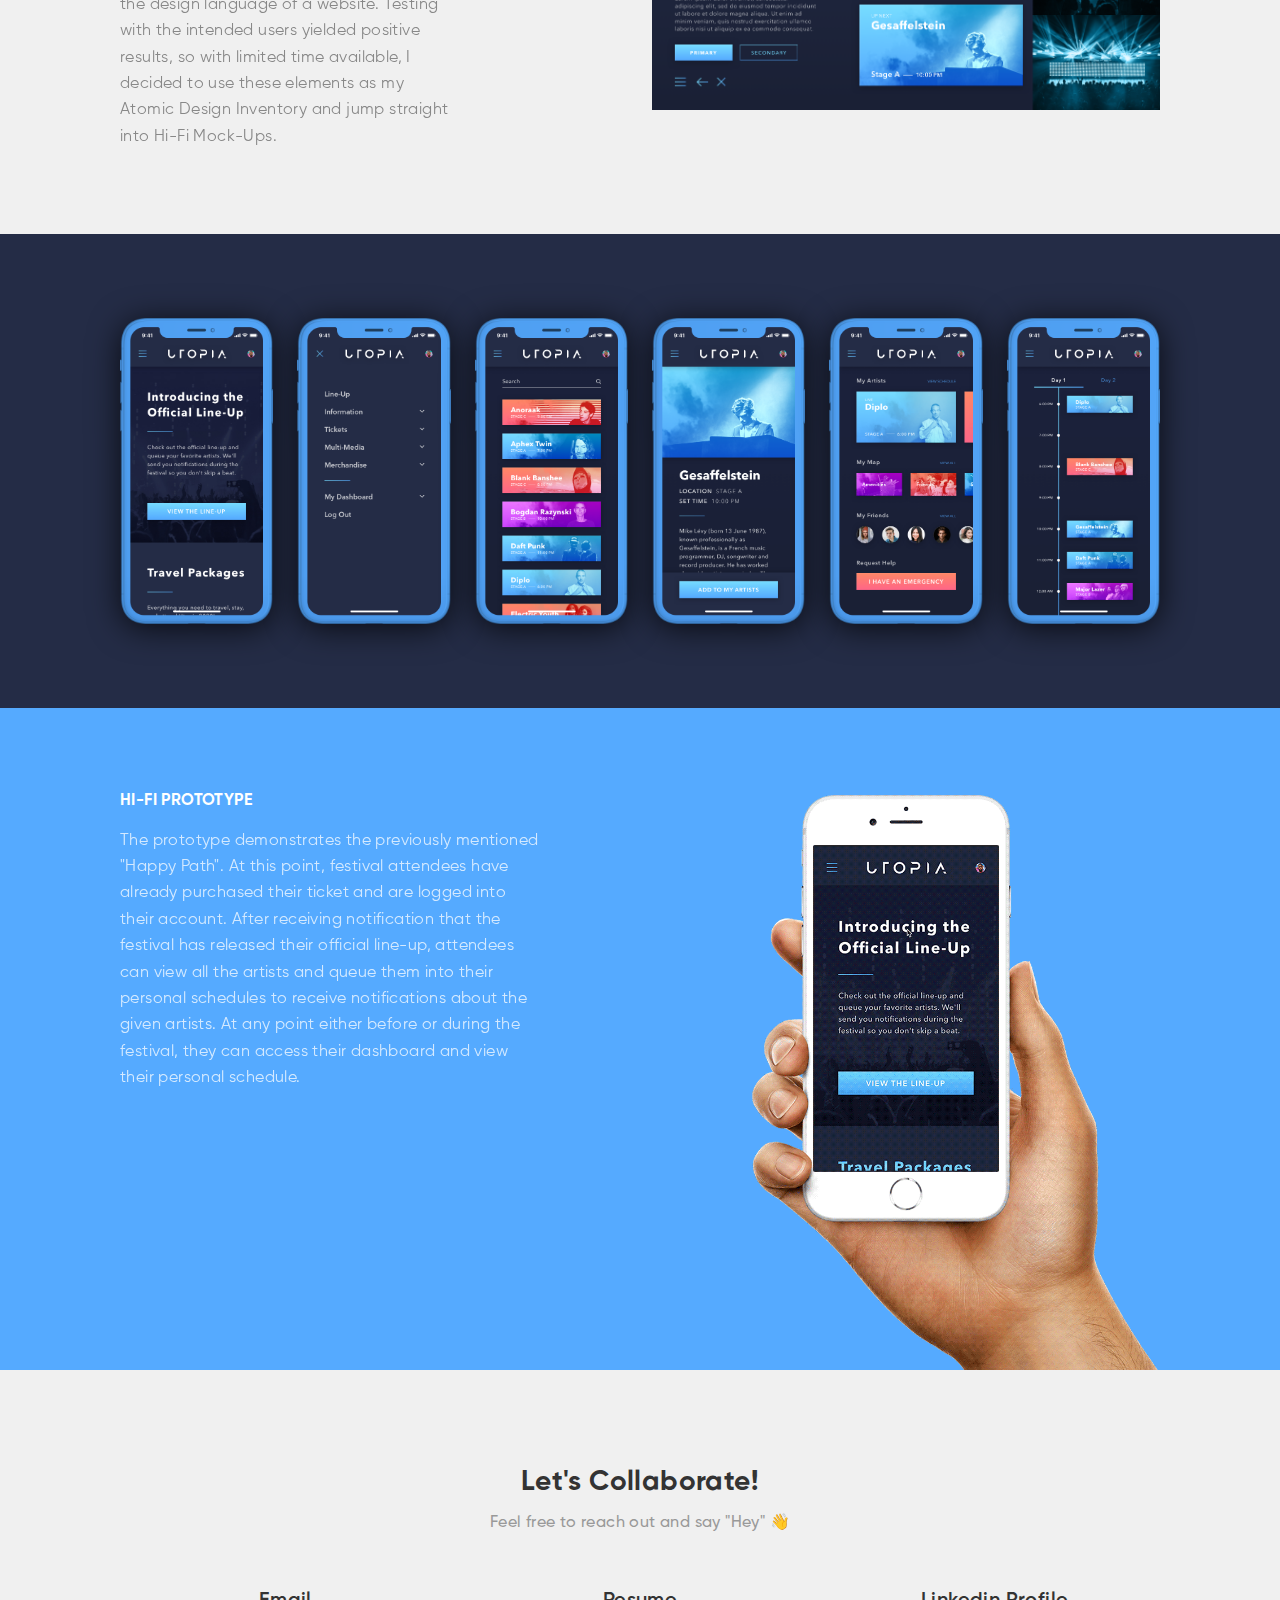
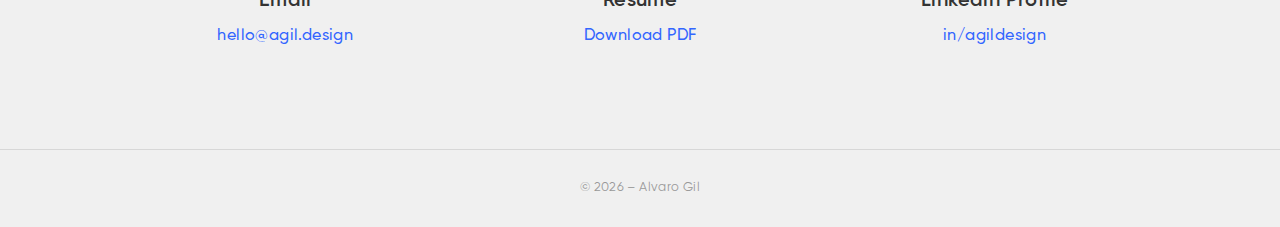
==== commit 076e457d: "Utopia Case Study Finished" ====
--- a/casestudy-utopia.html
+++ b/casestudy-utopia.html
@@ -22,91 +22,55 @@
 					</header>
 
 				<!-- Banner -->
-					<section id="hero-utopia" class="banner major blue-grad parallax">
+					<section id="hero-utopia" class="banner major dark-grad parallax">
 						<div class="inner">
 							<header class="major">
-								<!-- <h5>Event Microsite</h5>
-								<h2>Utopia Music Festival</h2> -->
-								<h1>Utopia Music Festival</h1>
+								<!-- <h1>Utopia Music Festival</h1> -->
 							</header>
 						</div>
 					</section>
 
-					<!-- <section id="banner" class="banner major blue-grad parallax">
-						<div class="inner">
-
-							<div class="row">
-
-								<div class="col-5 col-8-small col-12-xsmall">
-									<header class="major col-container">
-										<h5>Event Microsite</h5>
-										<h3>Utopia Music Festival</h3>
-										<p></p>
-									</header>
-								</div>
-								<div class="col-1">
-								</div>
-								<div class="col-6 col-12-small">
-									<div class="col-container">
-										<img src="images/case-studies/utopia/Utopia-Banner-Devices.png" alt="" />
-									</div>
-								</div>
-
-							</div>
-
-						</div>
-					</section> -->
-
 
 				<!-- Main -->
 					<div id="main">
 
 						<!-- Project Brief -->
-							<section class="major case-study white">
-								<div class="inner">
-
-									<!-- <h3>Utopia Music Festival Microsite</h3> -->
-
-									<div class="row">
-
-										<div class="col-7 col-12-xsmall">
+							<section class="major case-study blue-grad">
+								<div class="inner">
+
+									<div class="row">
+
+										<div class="col-12">
+											<div class="col-container">
+												<h4>Utopia Music Festival <em>– Event Microsite</em></h4>
+											</div>
+										</div>
+
+										<div class="col-6 col-12-xsmall">
 											<div class="col-container">
 												<h6>Project Overview</h6>
 												<p>
 													The goal was to create an event and design a microsite with
 													a unique feature that will bring added value to the user.
-												</p>
-												<p>
 													As a lover of electronic music, I began by choosing an Electronic
 													Dance Music (EDM) Festival as the type of event.
 												</p>
 											</div>
 										</div>
 
-										<div class="col-1 col-0-xsmall">
+										<div class="col-2 col-0-xsmall">
 										</div>
 
 										<div class="col-4 col-12-xsmall">
 
-											<div class="row">
-
-												<div class="col-12">
-													<div class="col-container">
-														<h6>Sprint Duration</h6>
-														<p>
-															4 Days
-														</p>
-													</div>
-												</div>
-												<div class="col-12">
-													<div class="col-container">
-														<h6>Roles</h6>
-														<p>
-															User Research, Interaction Design, Branding, & UI Design
-														</p>
-													</div>
-												</div>
-
+											<div class="col-container">
+												<h6>Roles</h6>
+												<p>
+													User Research <br>
+													Interaction Design <br>
+													Branding <br>
+													UI Design
+												</p>
 											</div>
 
 										</div>
@@ -117,33 +81,48 @@
 							</section>
 
 						<!-- User Research -->
-							<section class="major case-study grey">
-								<div class="inner">
-
-									<div class="row">
+							<section class="major case-study white">
+								<div class="inner">
+
+									<div class="row">
+
+										<div class="col-6 col-12-xsmall">
+											<div class="col-container">
+												<h6>User Research</h6>
+												<p>
+													Diving into research, I conducted one-on-one interviews with questions focusing
+													on the things people did before and during the music festivals they'd attended.
+												</p>
+											</div>
+											<div class="col-container">
+												<h6>Insight</h6>
+												<p>
+													What people wanted most from their festival experience was to witness amazing
+													live events alongside their friends. However, certain factors they couldn't get
+													around would occasionally inconvenience them.
+												</p>
+											</div>
+										</div>
+
+										<div class="col-2 col-0-xsmall">
+										</div>
 
 										<div class="col-4 col-12-xsmall">
 											<div class="col-container">
-												<h5>User Research</h5>
-												<p>
-													Diving into research, I conducted five user interviews
-													focusing on the things people did before and during the
-													music festivals they'd attended.
-												</p>
-											</div>
-										</div>
-
-										<div class="col-1">
-										</div>
-
-										<div class="col-7 col-12-xsmall">
-											<div class="col-container">
-												<h5>Insights</h5>
-												<p>
-													What people wanted most from their festival experience
-													was to witness amazing live events alongside their friends.
-													However, certain factors they couldn't get around would
-													occasionally inconvenience them.
+												<h6>People's Pains</h6>
+												<p>
+													Watch favorite artists play <br>
+													Make memories with friends <br>
+													Find information & purchase tickets
+												</p>
+											</div>
+											<div class="col-container">
+												<h6>People's Gains</h6>
+												<p>
+													Limited set information ahead of time <br>
+													Wasting festival time coordinating artists <br>
+													Loses track of friends <br>
+													Occasionally sees a very sick person
 												</p>
 											</div>
 										</div>
@@ -175,112 +154,462 @@
 							</section>
 
 
-						<!-- User Persona -->
+						<!-- Ideation -->
+							<section class="major case-study white">
+								<div class="inner">
+
+									<div class="row">
+
+										<div class="col-8 col-12-small">
+											<div class="col-container">
+												<h6>Ideation</h6>
+												<p>
+													Ideating around people's goals and pains, I came up with six
+													total ideas that would improve their experience both before
+													and during the festival. Organizing them using the MSCW Method,
+													I was able to pin-point what would give them the most value.
+												</p>
+											</div>
+										</div>
+
+									</div>
+
+								</div>
+
+							</section>
+
+							<section class="major case-study grey">
+								<div class="inner">
+
+									<div class="row">
+
+										<div class="col-3 col-6-xsmall">
+											<div class="col-container">
+												<h6>Must</h6>
+												<p>
+													Digitized Line-Up <br>
+													Artist Pages
+												</p>
+											</div>
+										</div>
+
+										<div class="col-3 col-6-xsmall">
+											<div class="col-container">
+												<h6>Should</h6>
+												<p>
+													Line-Up Schedule <br>
+													Alert System
+												</p>
+											</div>
+										</div>
+
+										<div class="col-3 col-6-xsmall">
+											<div class="col-container">
+												<h6>Could</h6>
+												<p>
+													Friend Groups <br>
+													Interactive Map <br>
+													Emergency Button
+												</p>
+											</div>
+										</div>
+
+										<div class="col-3 col-6-xsmall">
+											<div class="col-container">
+												<h6>Won't</h6>
+												<p>
+													After-Party Locator
+												</p>
+											</div>
+										</div>
+
+									</div>
+
+								</div>
+
+							</section>
+
+
+						<!-- MVP -->
 							<section class="major case-study blue-grad">
 								<div class="inner">
 
 									<div class="row">
 
+										<div class="col-6 col-12-xsmall">
+											<div class="col-container">
+												<h6>Minimum Viable Product</h6>
+												<p>
+													The unique features that would add the most value to users
+													would be a Digitized Line-Up with corresponding Artist
+													Pages, as well as, an Interactive Dashboard where they can easily
+													access the things that are most important to them during the festival.
+													The dashboard would include the aforementioned features: Line-Up
+													Schedule/Alert System, Friend Groups, Interactive Map,
+													and Emergency Button.
+												</p>
+											</div>
+										</div>
+
+										<div class="col-2 col-0-xsmall">
+										</div>
+
 										<div class="col-4 col-12-xsmall">
 											<div class="col-container">
-												<img src="images/case-studies/utopia/Utopia-Fabien.png" alt="" />
-											</div>
-										</div>
-
-										<div class="col-8 col-12-xsmall">
-											<div class="col-container">
-
-												<div class="row">
-
-													<div class="col-12">
-														<div class="col-container">
-															<h5>Festival Fabien</h5>
-															<p>
-																24-Year-Old Festival Ethusiast
-															</p>
-														</div>
-													</div>
-
-													<div class="col-6 col-12-xsmall">
-														<div class="col-container">
-
-															<h6>Goals</h6>
-															<ul>
-																<li>Watch favorite artists play</li>
-																<li>Make memories with friends</li>
-																<li>Find information about festival</li>
-																<li>Purchase tickets</li>
-															</ul>
-
-														</div>
-													</div>
-
-													<div class="col-6 col-12-xsmall">
-														<div class="col-container">
-
-															<h6>Pains</h6>
-															<ul>
-																<li>Limited set information ahead of time</li>
-																<li>Wasting festival time coordinating artist sets</li>
-																<li>Loses track of friends</li>
-																<li>Occasionally sees a very sick person</li>
-															</ul>
-
-														</div>
-													</div>
-
-												</div>
-											</div>
-
-										</div>
-
-									</div>
-
-								</div>
-
-							</section>
+												<h6>Aside</h6>
+												<p>
+													Due to the time constraints of the project, I was only able to
+													flesh out the Digitized Line-Up/Artist Pages and the Interactive
+													Dashboard with two features that I deemed most impactful to
+													festival attendees: the Line-Up Scheduler/Alert System.
+												</p>
+											</div>
+										</div>
+
+									</div>
+
+								</div>
+
+							</section>
+
+
+						<!-- User Flow -->
+							<section class="major case-study white">
+								<div class="inner">
+
+									<div class="row">
+
+										<div class="col-4 col-12-small">
+											<div class="col-container">
+												<h6>User Flow</h6>
+												<p>
+													To help me visualize the structure of the microsite,
+													I mapped out the main flow, or "Happy Path", that
+													users would take in order to queue artists into their
+													personal line-ups and then review their schedule using
+													the dashboard.
+												</p>
+											</div>
+										</div>
+
+										<div class="col-2 col-0-small">
+										</div>
+
+										<div class="col-6 col-12-small">
+											<div class="col-container no-lineheight">
+												<img src="images/case-studies/utopia/Utopia-UserFlow.png" alt="" />
+											</div>
+										</div>
+
+									</div>
+
+								</div>
+
+							</section>
+
+
+						<!-- Usability Testing -->
+							<section class="major case-study grey">
+								<div class="inner">
+
+									<div class="row">
+
+										<div class="col-4 col-12-xsmall">
+											<div class="col-container">
+												<h6>Lo-Fi Sketches</h6>
+												<p>
+													Based on the different stages outlined in the user
+													flow, I put the concept down on paper. Using the
+													sketches, I tested the flow and terminology to make
+													sure it was as concise and usable as possible.
+												</p>
+											</div>
+										</div>
+
+										<div class="col-2 col-12-small">
+											<br>
+										</div>
+
+										<div class="col-6 col-12-xsmall">
+											<div class="col-container">
+												<h6>Mid-Fi Wireframes</h6>
+												<p>
+													With the data I gathered from the testing, I improved
+													the original flow and implemented the changes as
+													digital wireframes. After testing and iterating, users
+													seemlessly queued an artist and found their schedule
+													within the dashboard.
+												</p>
+											</div>
+										</div>
+
+										<div class="col-12">
+											<br>
+										</div>
+
+										<div class="col-12">
+											<div class="col-container no-lineheight">
+												<img src="images/case-studies/utopia/Utopia-UsabilityTesting.gif" alt="" />
+											</div>
+										</div>
+
+									</div>
+
+								</div>
+
+							</section>
+
+
+						<!-- Creating the Brand -->
+							<section class="major case-study blue-grad">
+								<div class="inner">
+
+									<div class="row">
+
+										<div class="col-6 col-12-xsmall">
+											<div class="col-container">
+												<h6>Creating the Brand</h6>
+												<p>
+													One of my favorite songs as a child was "One More Time"
+													by Daft Punk. The video for the song was about a Utopian
+													Space Colony that partied all the while they traveled
+													through space. This was the basis for the theme of the
+													festival, which I decided to call "Utopia". Referencing
+													the emotions that the song creates, I defined my
+													brand attributes.
+												</p>
+											</div>
+										</div>
+
+										<div class="col-2 col-0-xsmall">
+										</div>
+
+										<div class="col-4 col-12-xsmall">
+											<div class="col-container">
+												<h6>Brand Attributes</h6>
+												<p>
+													Fun <br>
+													Energetic <br>
+													Exciting <br>
+													Youthful
+												</p>
+											</div>
+										</div>
+
+									</div>
+
+								</div>
+
+							</section>
+
+
+						<!-- Moodboard -->
+							<section class="major case-study white">
+								<div class="inner">
+
+									<div class="row">
+
+										<div class="col-4 col-12-small">
+											<div class="col-container">
+												<h6>Moodboard</h6>
+												<p>
+													Having defined my brand verbally, I had to make sure
+													that the emotions I intended to capture would resonate
+													with our users. To do so, I put together a moodboard
+													to move past the original concept and begin visually
+													defining the brand. Testing the moodboard with the
+													intended users yielded positive results. This let me
+													know I was on the correct path in visually representing
+													the feeling of music festivals.
+												</p>
+											</div>
+										</div>
+
+										<div class="col-2 col-0-small">
+										</div>
+
+										<div class="col-6 col-12-small">
+											<div class="col-container no-lineheight">
+												<img src="images/case-studies/utopia/Utopia-Moodboard.png" alt="" />
+											</div>
+										</div>
+
+									</div>
+
+								</div>
+
+							</section>
+
+
+						<!-- Style Tile -->
+							<section class="major case-study grey">
+								<div class="inner">
+
+									<div class="row">
+
+										<div class="col-4 col-12-small">
+											<div class="col-container">
+												<h6>Style Tile</h6>
+												<p>
+													In order to more concretely define the brand, I constructed
+													various brand elements (logo, color palette, typefaces,
+													imagery, and UI elements) and placed them into a Style Tile,
+													a visual reference to the design language of a website.
+													Testing with the intended users yielded positive results,
+													so with limited time available, I decided to use these
+													elements as my Atomic Design Inventory and jump straight
+													into Hi-Fi Mock-Ups.
+												</p>
+											</div>
+										</div>
+
+										<div class="col-2 col-12-small">
+											<br>
+										</div>
+
+										<div class="col-6 col-12-small">
+											<div class="col-container no-lineheight">
+												<img src="images/case-studies/utopia/Utopia-StyleTile.png" alt="" />
+											</div>
+										</div>
+
+									</div>
+
+								</div>
+
+							</section>
+
+
+						<!-- Hi-Fi Mock-Ups -->
+							<section id="utopia-user-quote" class="major case-study dark-grad">
+								<div class="inner">
+
+									<div class="row">
+
+										<div class="col-2 col-4-small col-6-xsmall">
+											<div class="col-container no-lineheight">
+												<img class="shadow-75" src="images/case-studies/utopia/Utopia-HiFi-Home.png" alt="" />
+											</div>
+										</div>
+
+										<div class="col-2 col-4-small col-6-xsmall">
+											<div class="col-container no-lineheight">
+												<img class="shadow-75" src="images/case-studies/utopia/Utopia-HiFi-Menu.png" alt="" />
+											</div>
+										</div>
+
+										<div class="col-2 col-4-small col-6-xsmall">
+											<div class="col-container no-lineheight">
+												<img class="shadow-75" src="images/case-studies/utopia/Utopia-HiFi-LineUp.png" alt="" />
+											</div>
+										</div>
+
+										<div class="col-2 col-4-small col-6-xsmall">
+											<div class="col-container no-lineheight">
+												<img class="shadow-75" src="images/case-studies/utopia/Utopia-HiFi-Artist.png" alt="" />
+											</div>
+										</div>
+
+										<div class="col-2 col-4-small col-6-xsmall">
+											<div class="col-container no-lineheight">
+												<img class="shadow-75" src="images/case-studies/utopia/Utopia-HiFi-Dashboard.png" alt="" />
+											</div>
+										</div>
+
+										<div class="col-2 col-4-small col-6-xsmall">
+											<div class="col-container no-lineheight">
+												<img class="shadow-75" src="images/case-studies/utopia/Utopia-HiFi-Schedule.png" alt="" />
+											</div>
+										</div>
+
+									</div>
+
+								</div>
+
+							</section>
+
+
+						<!-- Hi-Fi Prototype -->
+							<section id="utopia-prototype" class="major case-study blue-grad">
+								<div class="inner">
+
+									<div class="row">
+
+										<div class="col-5 col-12-small">
+											<div class="col-container">
+												<h6>Hi-Fi Prototype</h6>
+												<p>
+													The prototype demonstrates the previously mentioned
+													"Happy Path". At this point, festival attendees have
+													already purchased their ticket and are logged into
+													their account. After receiving notification that the
+													festival has released their official line-up, attendees
+													can view all the artists and queue them into their
+													personal schedules to receive notifications about the
+													given artists. At any point either before or during the
+													festival, they can access their dashboard and view
+													their personal schedule.
+												</p>
+											</div>
+										</div>
+
+										<div class="col-1 col-12-small">
+											<br>
+										</div>
+
+										<div class="col-6 col-12-small">
+											<div class="col-container no-lineheight">
+												<img src="images/case-studies/utopia/Utopia-HiFi-V3.gif" alt="" />
+											</div>
+										</div>
+
+									</div>
+
+								</div>
+
+							</section>
+
+					</div> <!-- Main Div End -->
+
+				<!-- Footer -->
+				<footer id="footer">
+
+					<div class="inner">
+
+						<div id="contact">
+							<h4>Let's Collaborate!</h4>
+							<p>Feel free to reach out and say "Hey" 👋</p>
+
+							<div class="row">
+								<div class="col-4 col-12-small">
+									<div class="col-container">
+										<h5>Email</h5>
+										<a href="mailto:hello@agil.design">hello@agil.design</a>
+									</div>
+								</div>
+								<div class="col-4 col-12-small">
+									<div class="col-container">
+										<h5>Resume</h5>
+										<a href="images/AlvaroGil-Resume.pdf" rel="noopener noreferrer" target="_blank" download>Download PDF</a>
+									</div>
+								</div>
+								<div class="col-4 col-12-small">
+									<div class="col-container">
+										<h5>Linkedin Profile</h5>
+										<a href="https://www.linkedin.com/in/agildesign" rel="noopener noreferrer" target="_blank">in/agildesign</a>
+									</div>
+								</div>
+							</div>
+
+						</div>
 
 					</div>
 
-				<!-- Footer -->
-					<footer id="footer">
-
-						<div class="inner">
-
-							<div id="contact">
-								<h4>Let's Collaborate!</h4>
-								<p>Feel free to reach out and say "Hey" 👋</p>
-
-								<div class="row">
-									<div class="col-4 col-12-small">
-										<div class="col-container">
-											<h5>Email</h5>
-											<a href="mailto:alvaromanuelgil@gmail.com">alvaromanuelgil@gmail.com</a>
-										</div>
-									</div>
-									<div class="col-4 col-12-small">
-										<div class="col-container">
-											<h5>Resume</h5>
-											<a href="#" rel="noopener noreferrer" target="_blank">Download PDF</a>
-										</div>
-									</div>
-									<div class="col-4 col-12-small">
-										<div class="col-container">
-											<h5>Linkedin Profile</h5>
-											<a href="https://www.linkedin.com/in/alvaromanuelgil" rel="noopener noreferrer" target="_blank">in/alvaromanuelgil</a>
-										</div>
-									</div>
-								</div>
-
-							</div>
-
-						</div>
-
-						<div class="copyright">
-							&copy; 2019 — Alvaro Gil
-						</div>
-
-					</footer>
+					<div class="copyright">
+						&copy; <script type="text/javascript">document.write(new Date().getFullYear()+" – ");</script>Alvaro Gil
+					</div>
+
+				</footer>
 
 
 		<!-- Scripts -->
--- a/assets/css/main.css
+++ b/assets/css/main.css
@@ -137,14 +137,6 @@
 
 		}
 
-		@media screen and (max-width: 480px) {
-
-			body, input, select, textarea {
-				font-size: 12pt;
-			}
-
-		}
-
 	a {
 		-moz-transition: color 0.2s ease-in-out, border-bottom-color 0.2s ease-in-out;
 		-webkit-transition: color 0.2s ease-in-out, border-bottom-color 0.2s ease-in-out;
@@ -154,7 +146,7 @@
 		text-decoration: none;
 	}
 
-		a:hover {
+		a:hover, a:focus {
 			border-bottom-color: transparent;
 			color: #3366FF !important;
 			text-decoration: underline;
@@ -166,7 +158,7 @@
 		}
 
 	strong, b {
-		color: #ffffff;
+		color: #FFFFFF;
 		font-weight: 700;
 	}
 
@@ -2729,7 +2721,7 @@
 			background-repeat: no-repeat;
 			background-size: cover;
 			cursor: default;
-			height: 60vh;
+			height: 45vh;
 			/* max-height: 40em; */
 			min-height: 23em;
 			overflow: hidden;
@@ -2810,14 +2802,13 @@
 			}
 
 			.tiles article h5 {
-				font-weight: 500;
-				opacity: 0.85;
+				font-weight: 400;
+				opacity: 0.75;
 				margin: 0;
 			}
 
-			.tiles article h3 {
-				font-weight: 800;
-				margin: 0.125em 0 0.25em 0;
+			.tiles article h4 {
+				margin: 0.125em 0 0 0;
 			}
 
 			.tiles article .link.primary {
@@ -2830,47 +2821,6 @@
 				z-index: 4;
 			}
 
-			/* .tiles article:before {
-				-moz-transition: opacity 0.25s ease;
-				-webkit-transition: opacity 0.25s ease;
-				-ms-transition: opacity 0.25s ease;
-				transition: opacity 0.25s ease;
-
-				bottom: 0;
-				background-color: transparent;
-				content: '';
-				display: block;
-				height: 100%;
-				left: 0;
-				position: absolute;
-				width: 100%;
-				z-index: 2;
-			}
-
-			.tiles article:hover:after, .tiles article:focus:after {
-				background-color: #000000;
-				content: '';
-				display: block;
-				height: 100%;
-				left: 0;
-				opacity: 0.5;
-				position: absolute;
-				top: 0;
-				width: 100%;
-				z-index: 1;
-			} */
-
-			/* .tiles article:hover {
-				-moz-transform: scale(0.98);
-				-webkit-transform: scale(0.98);
-				-ms-transform: scale(0.98);
-				transform: scale(0.98);
-				-moz-filter: blur(0.5em);
-				-webkit-filter: blur(0.5em);
-				-ms-filter: blur(0.5em);
-				filter: blur(0.5em);
-			} */
-
 			.tiles article:nth-child(3n + 2), .tiles article:nth-child(3n + 3) {
 				width: calc( 50% - 0.5em );
 			}
@@ -2916,9 +2866,9 @@
 				min-height: 0;
 			}
 
-				.tiles article h3 {
+				/* .tiles article h3 {
 					font-size: 1.5em;
-				}
+				} */
 
 		}
 
@@ -3930,20 +3880,8 @@
 
 /* Case Study */
 
-	/* #hero-utopia {
-		background-image: url("../../images/case-studies/utopia/Utopia-Banner-Devices.png");
-	} */
-
-	#hero-utopia h5 {
-		font-weight: 500;
-		opacity: .85;
-		margin: 0 0 0.5em 0;
-	}
-
-	#hero-utopia img {
-		width: 100%;
-		height: auto;
-		margin: 4em 0 0 0;
+	#hero-utopia {
+		background-image: url("../../images/case-studies/utopia/Utopia-Banner-BG.png");
 	}
 
 	.case-study {
@@ -4014,6 +3952,10 @@
 		}
 
 		.case-study .col-container {
+			margin: 2.5em 0;
+		}
+
+		.case-study .col-container:first-child {
 			margin: 1.25em 0;
 		}
 
@@ -4031,6 +3973,10 @@
 
 		.case-study ul, .case-study li {
 			text-decoration: none;
+		}
+
+		.case-study em {
+			font-weight: 400;
 		}
 
 		.case-study .col-container i {
@@ -4039,8 +3985,28 @@
 			font-weight: 500;
 		}
 
+		.case-study img {
+				object-fit: cover;
+				object-position: 50% 50%;
+				height: 100%;
+				width: 100%;
+		}
+
+		/* .case-study img {
+			width: 100%;
+			height: auto;
+			margin: 0 auto;
+		} */
+
+		.case-study img.shadow-75 {
+			background-color: transparent;
+			-webkit-filter: drop-shadow( 0 0.25em 1em rgba(0, 0, 0, .75) );
+  		filter: drop-shadow( 0 0.25em 1em rgba(0, 0, 0, .75) );
+			/* box-shadow: 0 1em 4em rgba(0, 0, 0, .75); */
+		}
+
 		.blue-grad {
-			background-color: #77DDFF;
+			background-color: #55AAFF;
 			background-image: linear-gradient( #77DDFF, #55AAFF );
 			color: #FFFFFF;
 		}
@@ -4058,7 +4024,7 @@
 
 		.dark-grad h1, .dark-grad h2, .dark-grad h3,
 		.dark-grad h4, .dark-grad h5, .dark-grad h6 {
-			color: #77DDFF;
+			color: #55AAFF;
 		}
 
 		.white {
@@ -4098,6 +4064,14 @@
 			text-align: center;
 		}
 
+		.case-study#utopia-prototype .inner {
+			padding-bottom: 0 !important;
+		}
+
+		.case-study#utopia-prototype .col-container {
+			margin-bottom: 0 !important;
+		}
+
 		@media screen and (max-width: 768px) {
 
 				.case-study header {
@@ -4117,3 +4091,7 @@
 		.col-container {
 			margin: 1.25em 0;
 		}
+
+		.col-container.no-lineheight {
+			line-height: 0;
+		}
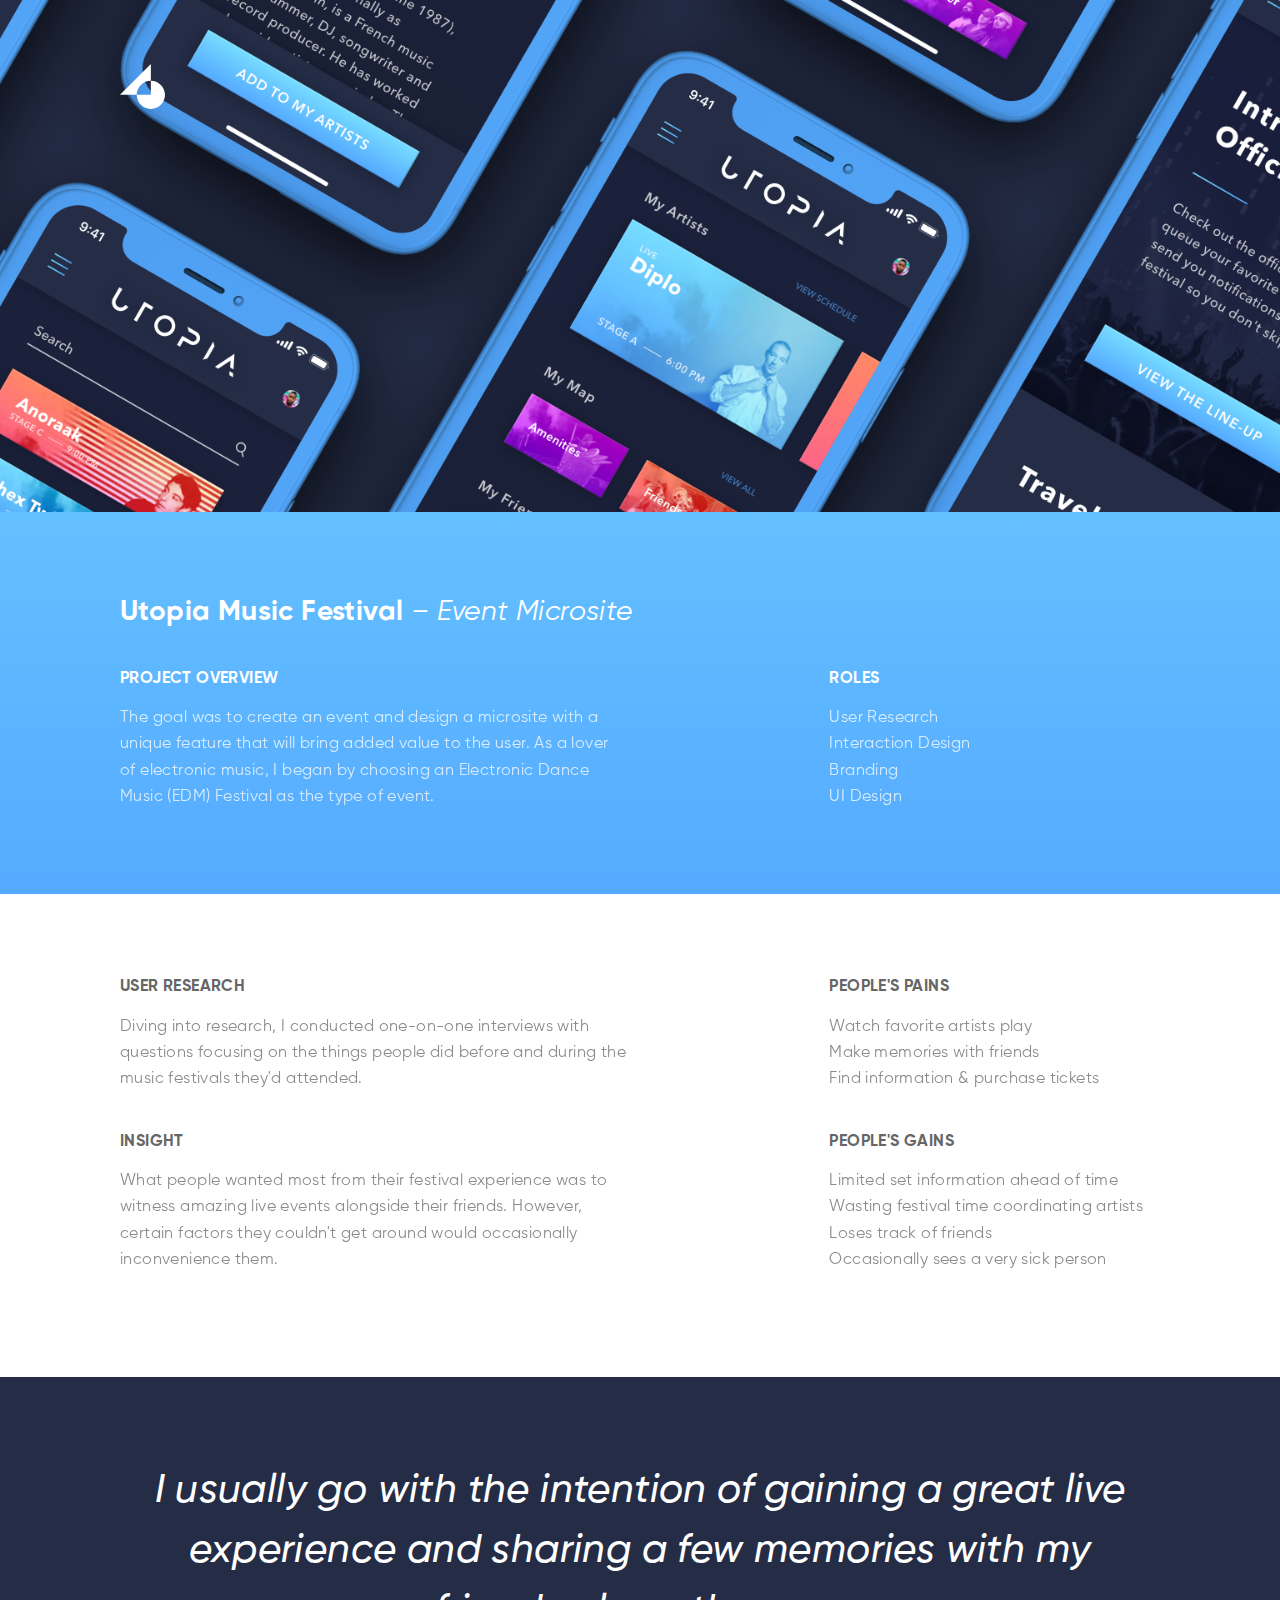
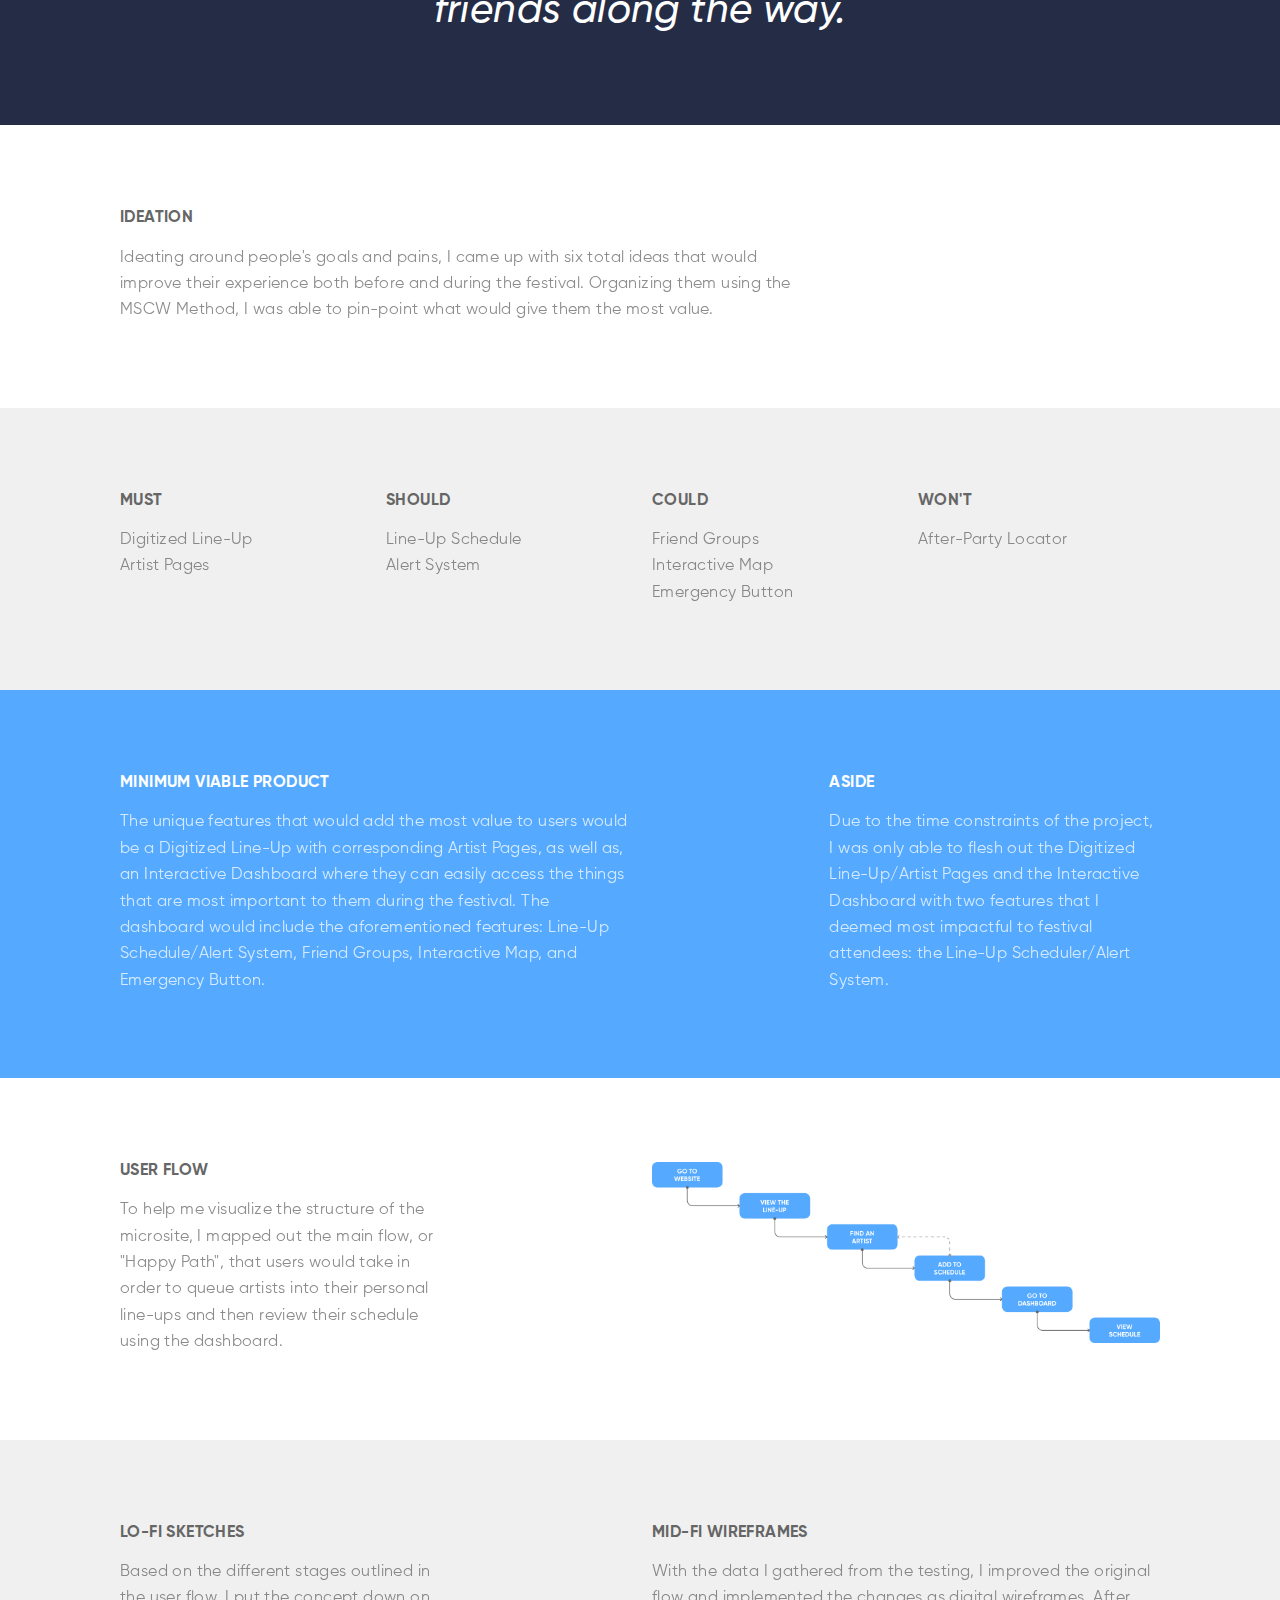
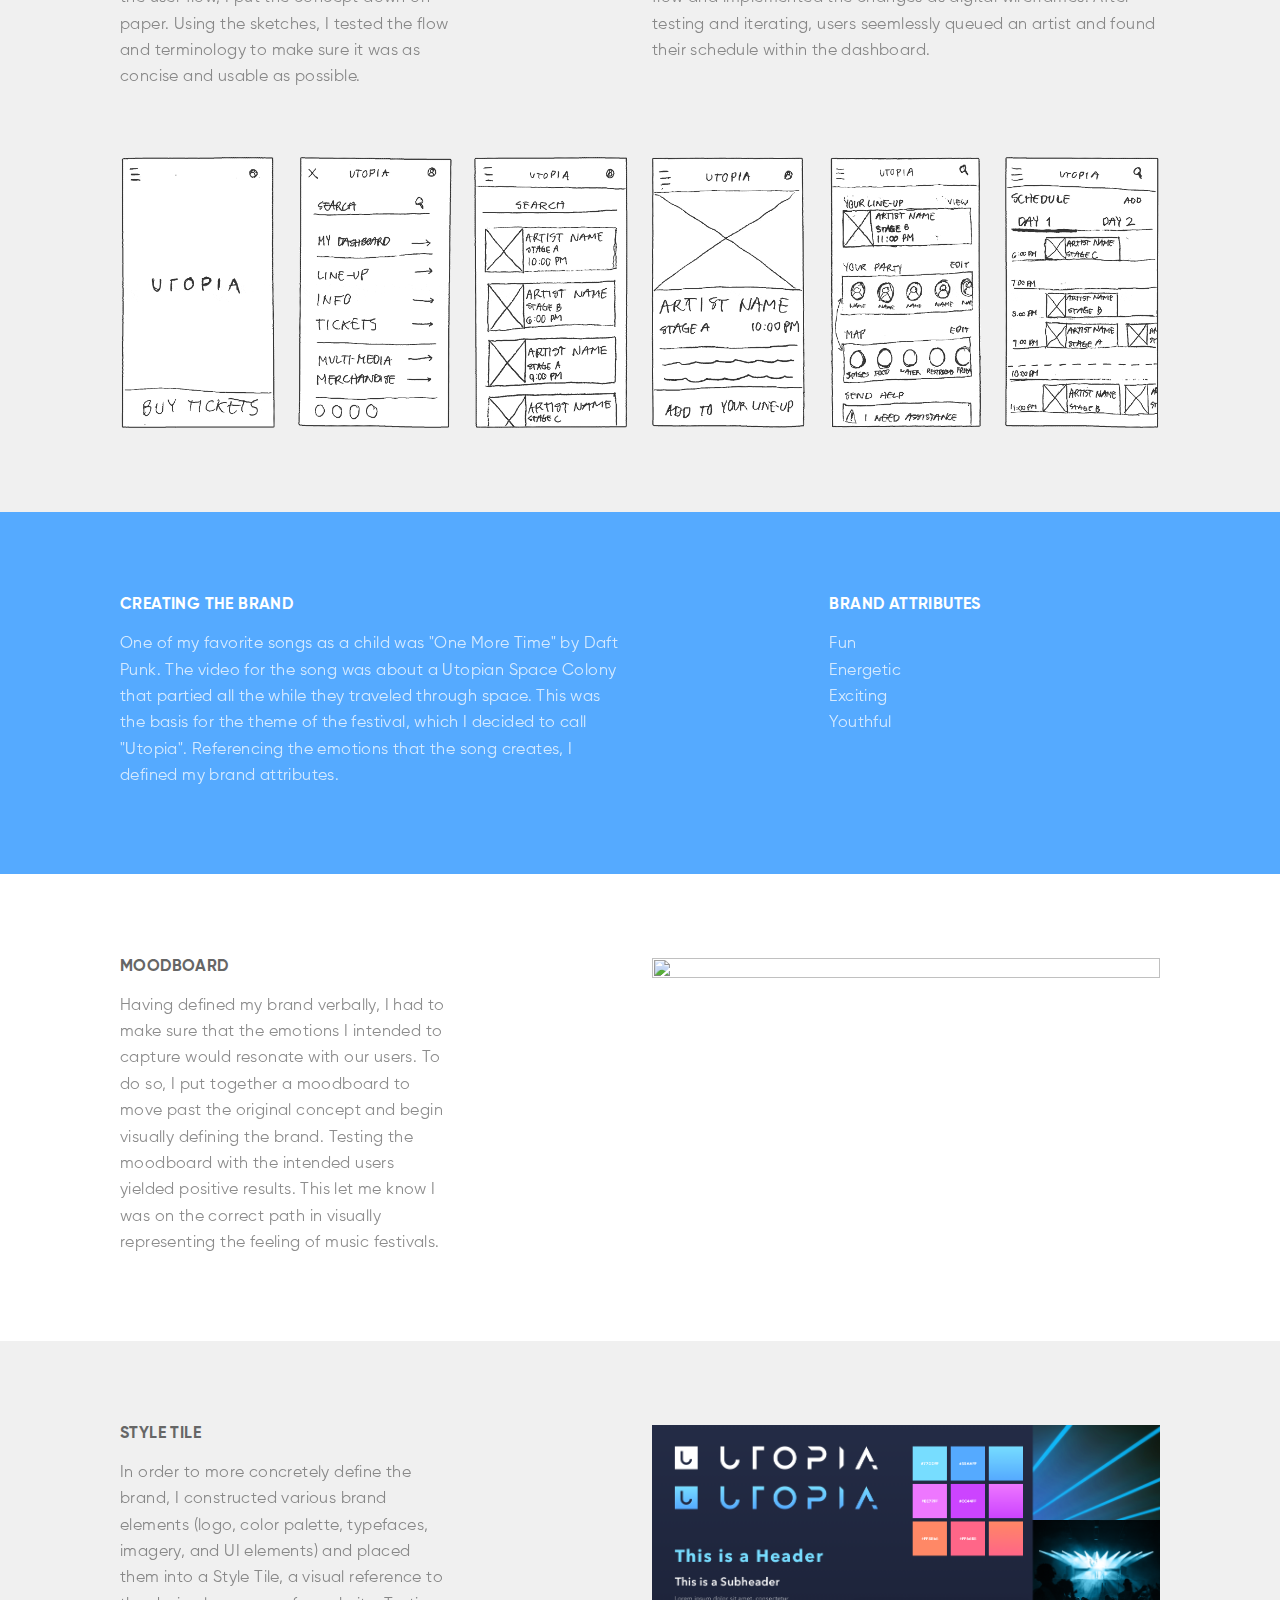
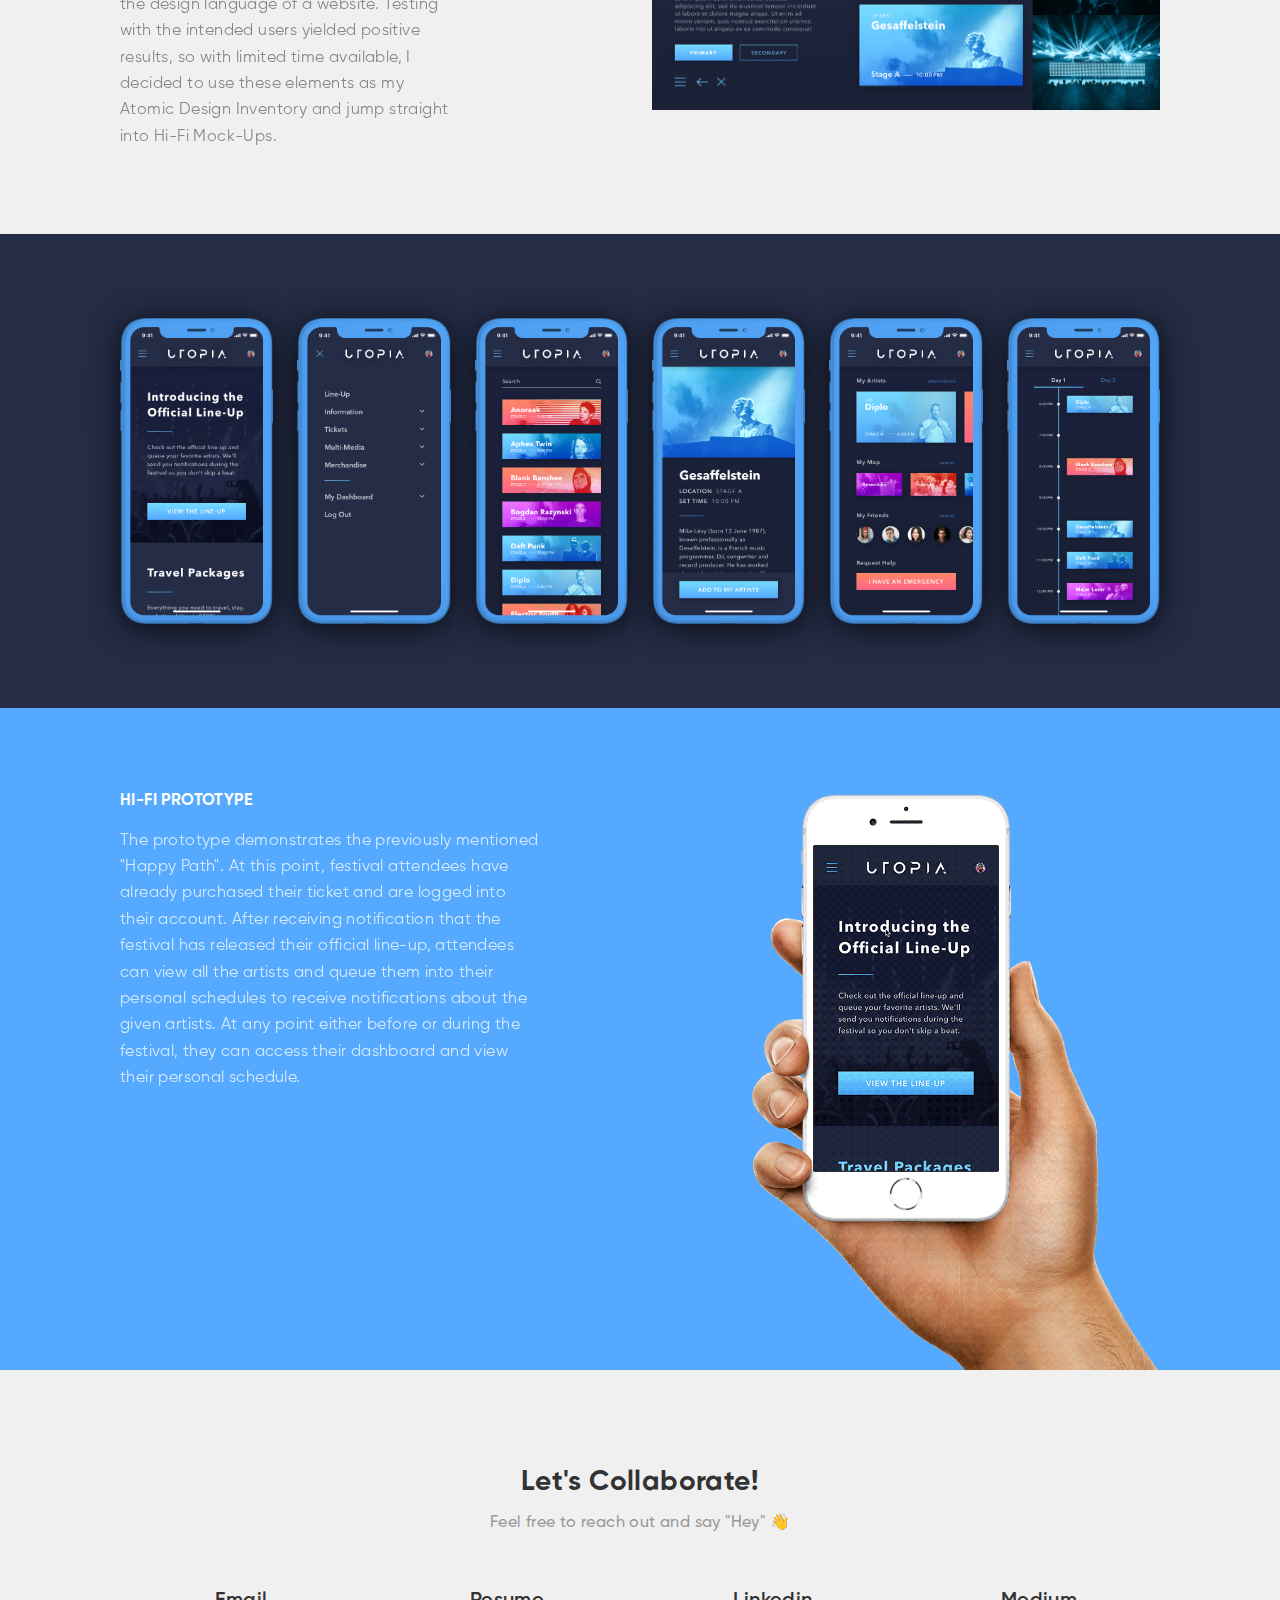
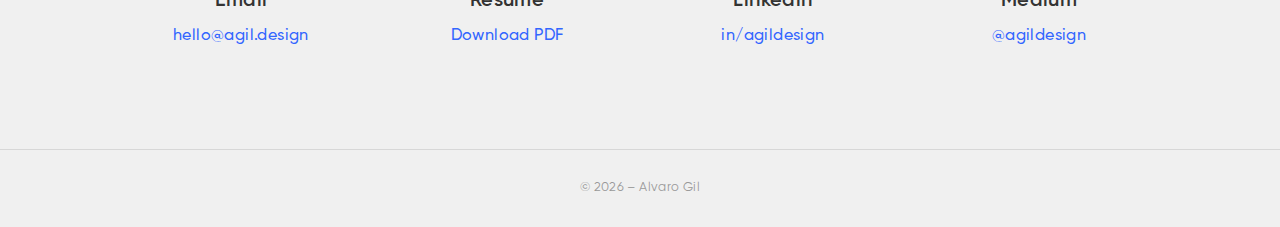
==== commit faa847a8: "Updated Footer" ====
--- a/casestudy-utopia.html
+++ b/casestudy-utopia.html
@@ -481,7 +481,7 @@
 
 
 						<!-- Hi-Fi Mock-Ups -->
-							<section id="utopia-user-quote" class="major case-study dark-grad">
+							<section id="utopia-user-quote" class="major case-study dark-grad parallax">
 								<div class="inner">
 
 									<div class="row">
@@ -581,22 +581,28 @@
 							<p>Feel free to reach out and say "Hey" 👋</p>
 
 							<div class="row">
-								<div class="col-4 col-12-small">
+								<div class="col-3 col-6-small col-12-xsmall">
 									<div class="col-container">
 										<h5>Email</h5>
 										<a href="mailto:hello@agil.design">hello@agil.design</a>
 									</div>
 								</div>
-								<div class="col-4 col-12-small">
+								<div class="col-3 col-6-small col-12-xsmall">
 									<div class="col-container">
 										<h5>Resume</h5>
 										<a href="images/AlvaroGil-Resume.pdf" rel="noopener noreferrer" target="_blank" download>Download PDF</a>
 									</div>
 								</div>
-								<div class="col-4 col-12-small">
+								<div class="col-3 col-6-small col-12-xsmall">
 									<div class="col-container">
-										<h5>Linkedin Profile</h5>
+										<h5>Linkedin</h5>
 										<a href="https://www.linkedin.com/in/agildesign" rel="noopener noreferrer" target="_blank">in/agildesign</a>
+									</div>
+								</div>
+								<div class="col-3 col-6-small col-12-xsmall">
+									<div class="col-container">
+										<h5>Medium</h5>
+										<a href="https://medium.com/@agildesign" rel="noopener noreferrer" target="_blank">@agildesign</a>
 									</div>
 								</div>
 							</div>
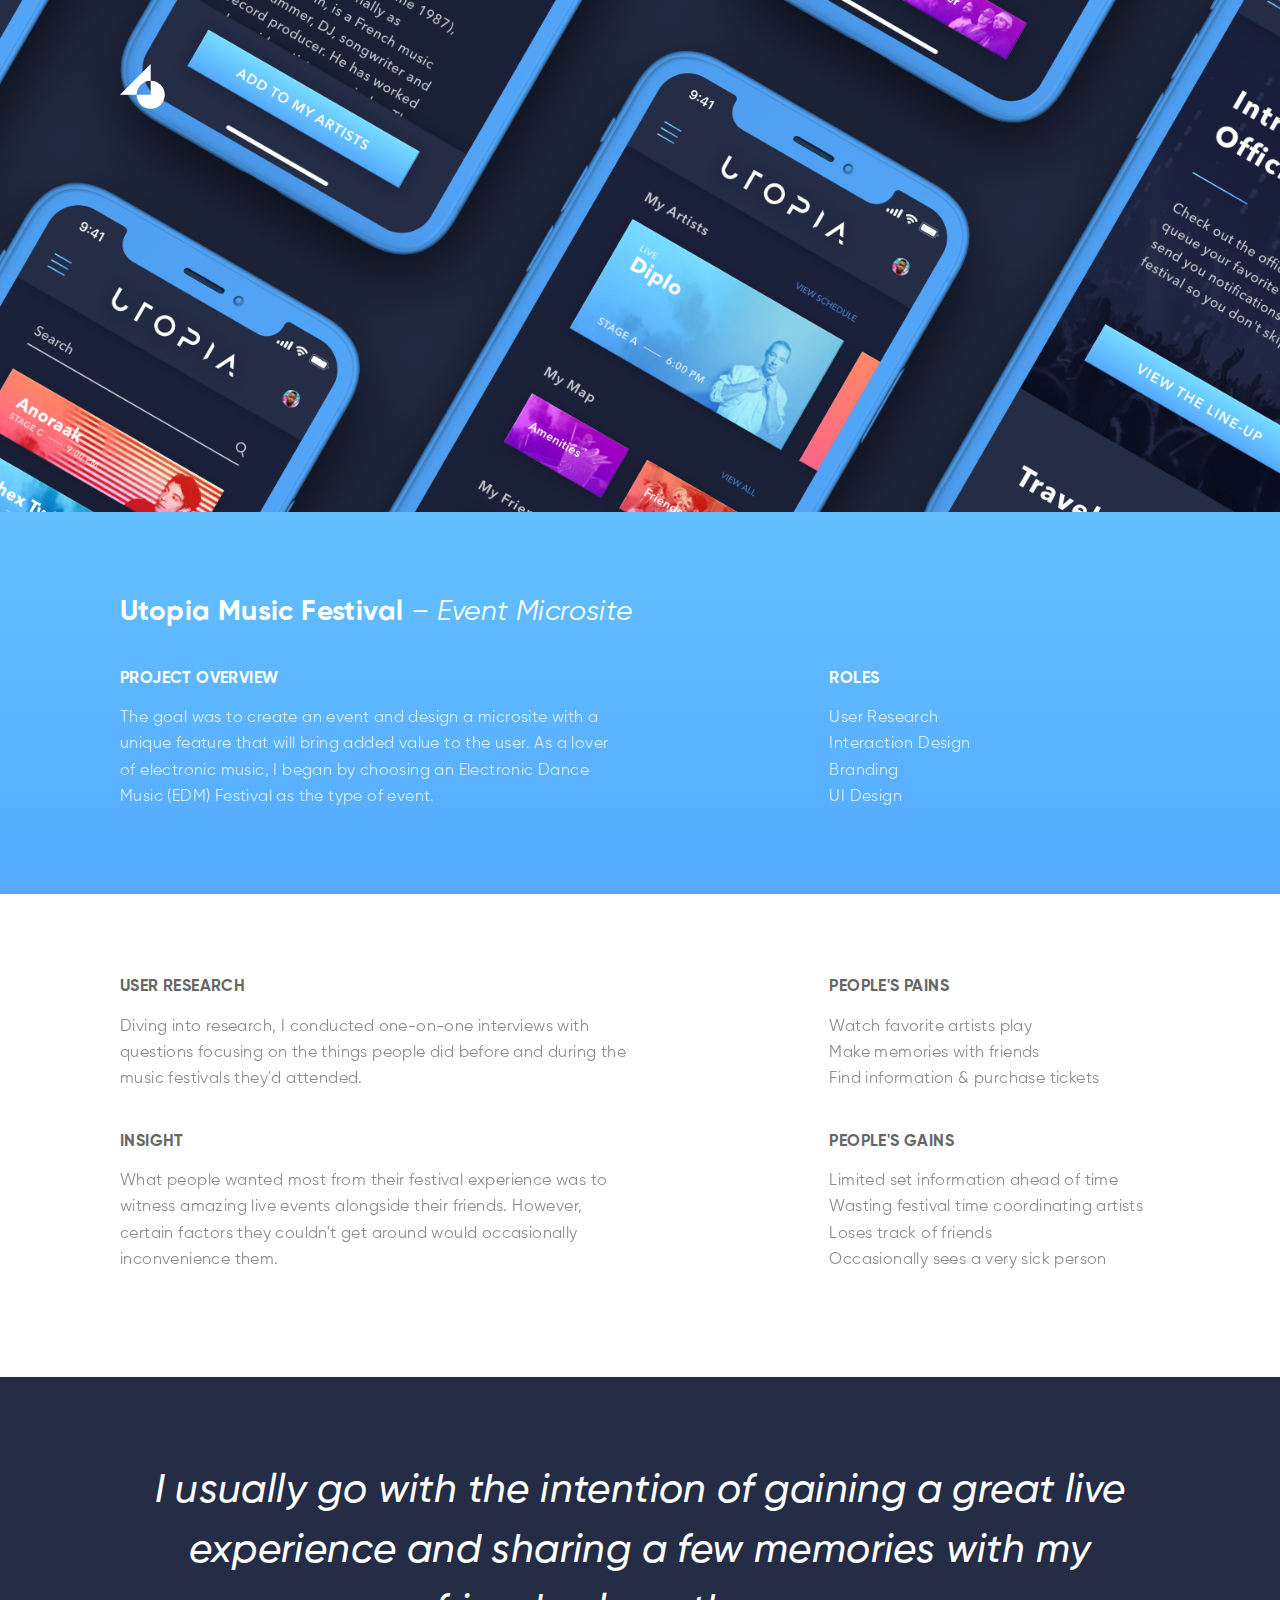
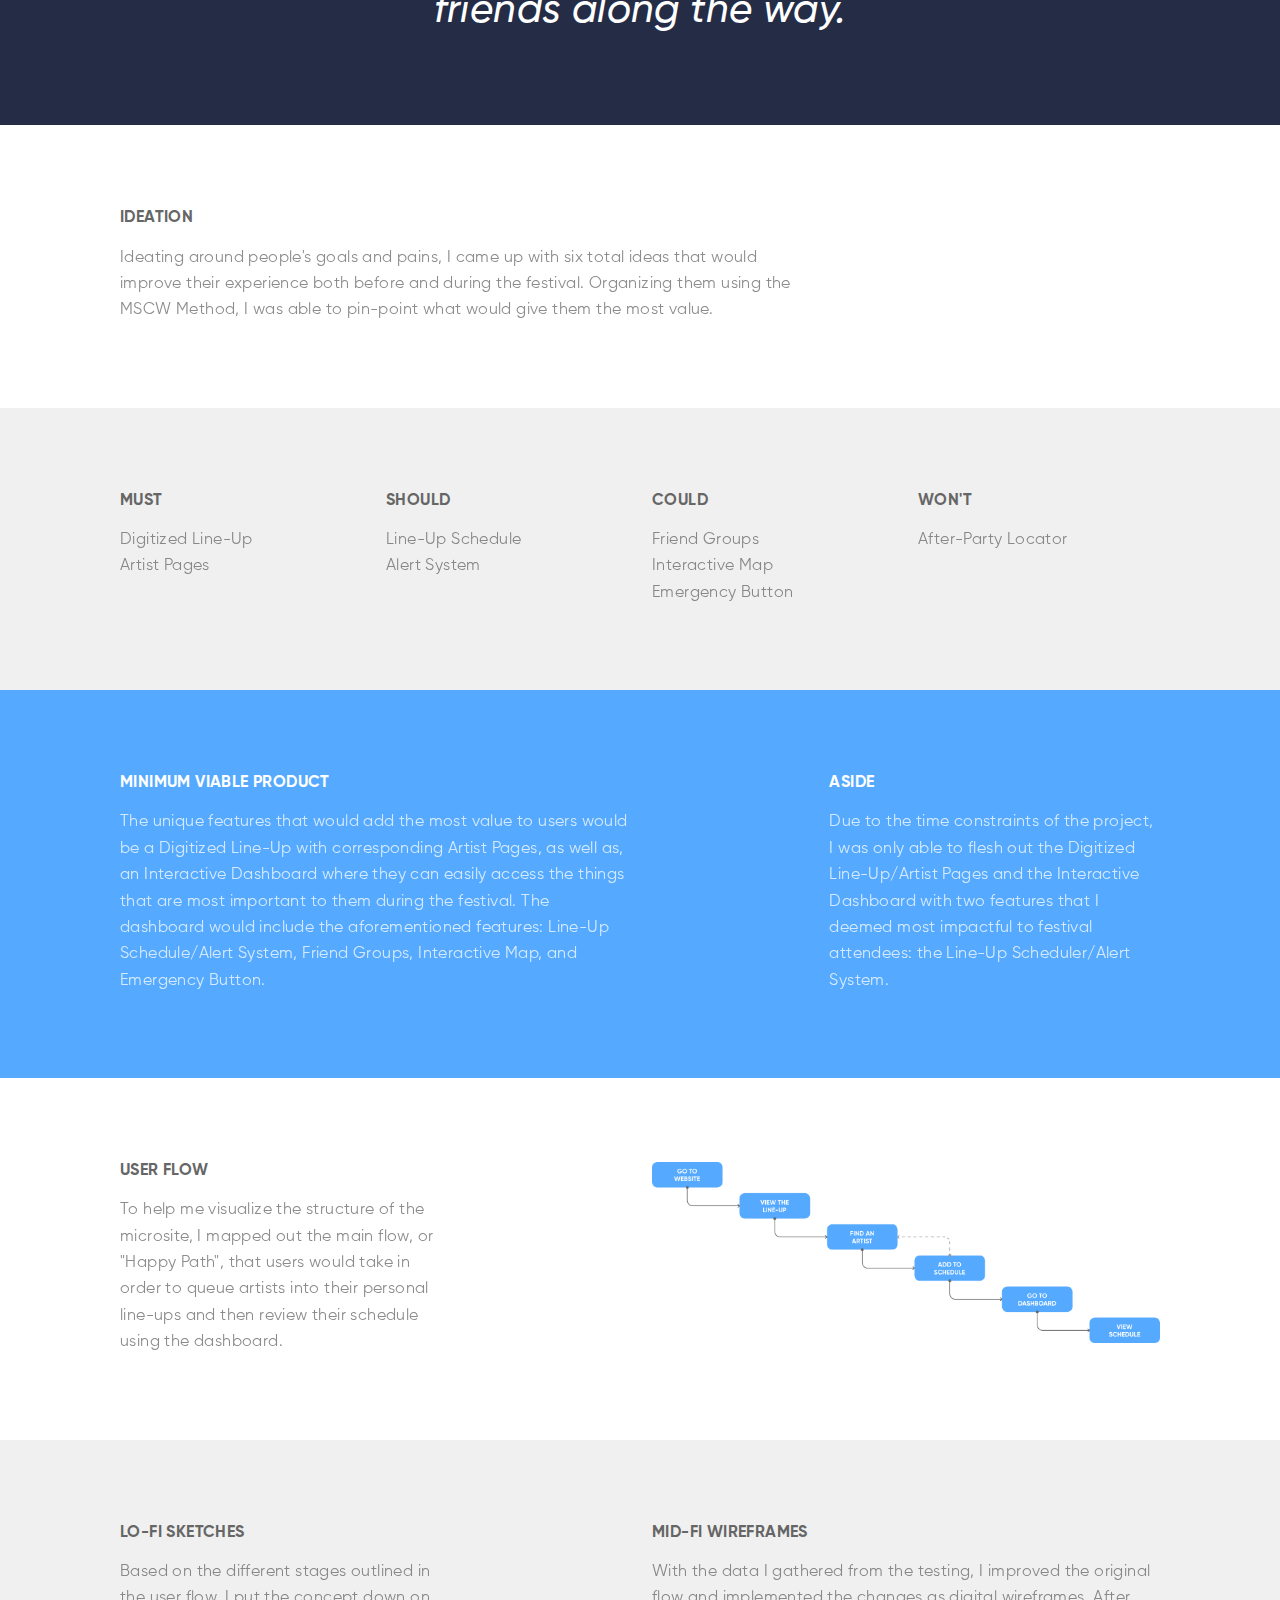
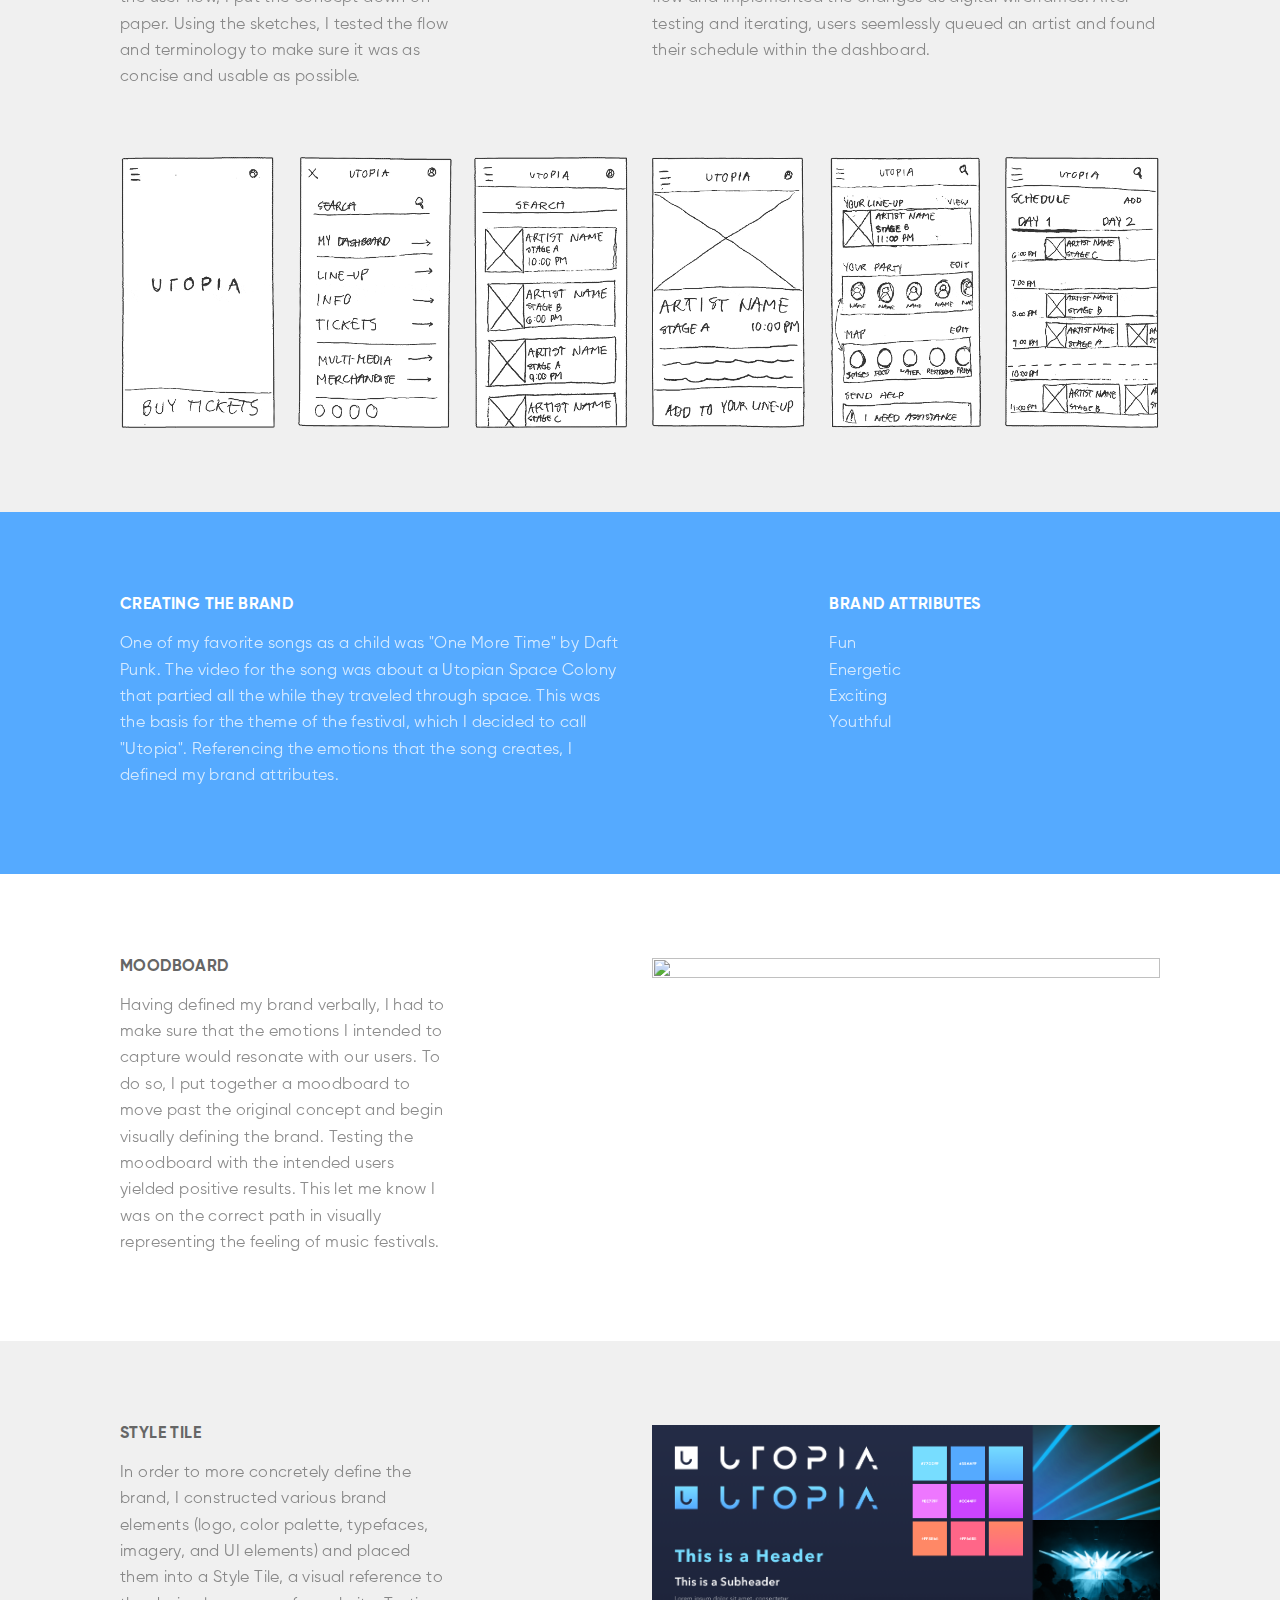
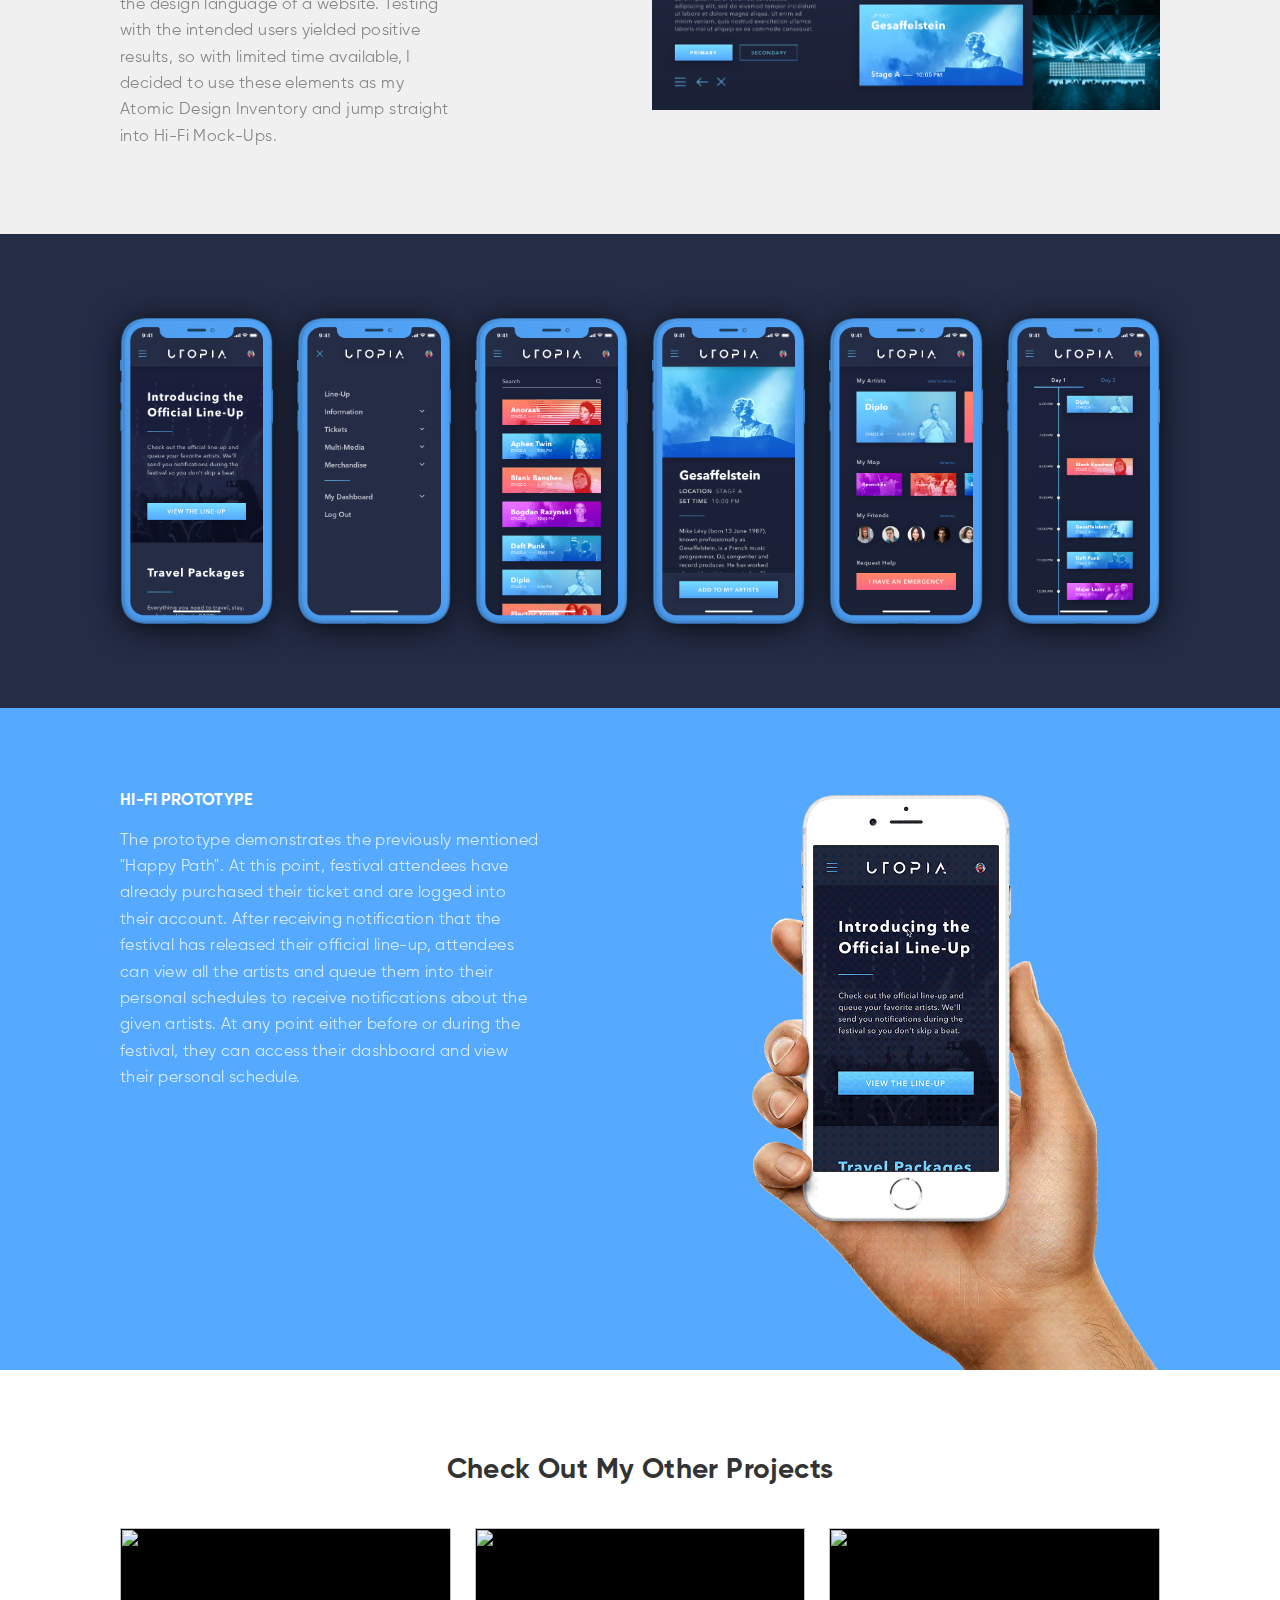
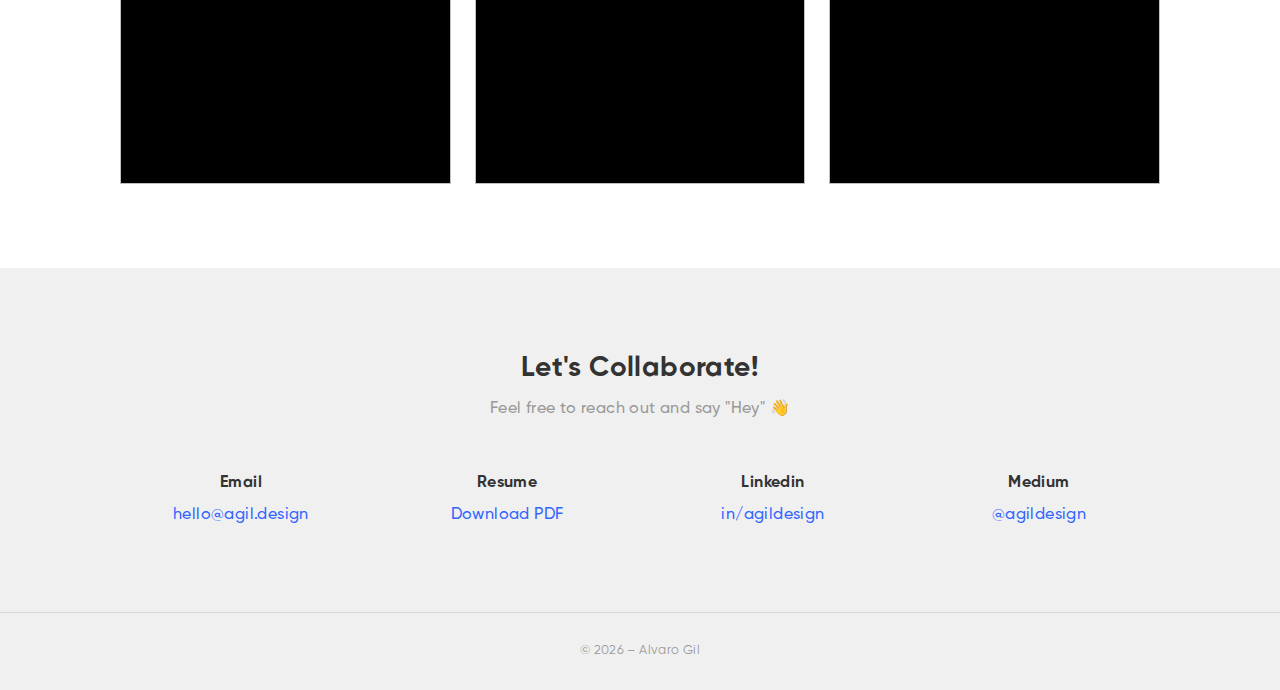
==== commit ce4ca306: "Finalized Utopia" ====
--- a/casestudy-utopia.html
+++ b/casestudy-utopia.html
@@ -13,13 +13,22 @@
 			<div id="wrapper">
 
 				<!-- Logo -->
-					<header id="header" class="alt">
-						<div class="inner">
-							<a href="index.html">
-								<img class="logo" src="images/Logo-AG.svg" alt="" />
-							</a>
-						</div>
-					</header>
+				<header id="header" class="alt">
+					<div class="inner">
+						<a href="index.html">
+							<!-- <img class="logo" src="images/Logo-AG.svg" alt="" /> -->
+							<svg class="logo" width="48px" height="48px" viewBox="0 0 48 48" version="1.1" xmlns="http://www.w3.org/2000/svg" xmlns:xlink="http://www.w3.org/1999/xlink">
+									<g id="Page-1" stroke="none" stroke-width="1">
+											<g id="Blank-Tile" transform="translate(-48.000000, -24.000000)">
+													<g id="Logo" transform="translate(48.000000, 24.000000)">
+															<path d="M32.9142857,17.8285714 C41.2458957,17.8285714 48,24.5826758 48,32.9142857 C48,41.2458957 41.2458957,48 32.9142857,48 C24.5826758,48 17.8285714,41.2458957 17.8285714,32.9142857 L0,32.9142857 L32.9142857,0 L32.9142857,17.8285714 Z M32.9142857,17.8285714 C24.5826758,17.8285714 17.8285714,24.5826758 17.8285714,32.9142857 L32.9142857,32.9142857 L32.9142857,17.8285714 Z" id="Combined-Shape"></path>
+													</g>
+											</g>
+									</g>
+							</svg>
+						</a>
+					</div>
+				</header>
 
 				<!-- Banner -->
 					<section id="hero-utopia" class="banner major dark-grad parallax">
@@ -574,34 +583,106 @@
 				<!-- Footer -->
 				<footer id="footer">
 
-					<div class="inner">
-
-						<div id="contact">
-							<h4>Let's Collaborate!</h4>
-							<p>Feel free to reach out and say "Hey" 👋</p>
+					<section id="projects">
+
+						<div class="inner">
 
 							<div class="row">
-								<div class="col-3 col-6-small col-12-xsmall">
-									<div class="col-container">
-										<h5>Email</h5>
+
+								<div class="col-12">
+									<div class="col-container">
+										<h4>Check Out My Other Projects</h4>
+									</div>
+								</div>
+								<div class="col-4 col-12-xsmall">
+									<div class="col-container">
+										<article id="louisvuitton">
+											<a href="casestudy-louisvuitton.html" class="link"></a>
+											<header class="major">
+												<h6>Internal App</h6>
+												<h5>Louis Vuitton Visual Merchandising Assistant</h5>
+											</header>
+											<img src="images/case-studies/louisvuitton/LouisVuitton-Banner-BG.png" alt="" />
+										</article>
+									</div>
+								</div>
+								<div class="col-4 col-12-xsmall">
+									<div class="col-container">
+										<article id="modedevie">
+											<a href="casestudy-modedevie.html" class="link"></a>
+											<header class="major">
+												<h6>Lifestyle Editorial</h6>
+												<h5>Mode de Vie Magazine</h5>
+											</header>
+											<img src="images/case-studies/modedevie/ModeDeVie-Banner-BG.png" alt="" />
+										</article>
+									</div>
+								</div>
+								<div class="col-4 col-12-xsmall">
+									<div class="col-container">
+										<article id="instagram">
+											<a href="casestudy-instagram.html" class="link"></a>
+											<header class="major">
+												<h6>Social Media Feature</h6>
+												<h5>Instagram Custom Feeds</h5>
+											</header>
+											<img src="images/case-studies/instagram/Instagram-Banner-BG.png" alt="" />
+										</article>
+									</div>
+								</div>
+								<!-- <div class="col-4 col-12-xsmall">
+									<div class="col-container">
+										<article id="utopia">
+											<a href="casestudy-utopia.html" class="link"></a>
+											<header class="major">
+												<h6>Event Microsite</h6>
+												<h5>Utopia Music Festival</h5>
+											</header>
+											<img src="images/case-studies/utopia/Utopia-Banner-BG.png" alt="" />
+										</article>
+									</div>
+								</div> -->
+
+							</div>
+
+						</div>
+
+					</section>
+
+
+					<section id="contact">
+
+						<div class="inner">
+
+							<div class="row">
+
+								<div class="col-12">
+									<div class="col-container">
+										<h4>Let's Collaborate!</h4>
+										<p>Feel free to reach out and say "Hey" 👋</p>
+									</div>
+								</div>
+								<div class="col-3 col-6-small">
+									<div class="col-container">
+										<h6>Email</h6>
 										<a href="mailto:hello@agil.design">hello@agil.design</a>
 									</div>
 								</div>
-								<div class="col-3 col-6-small col-12-xsmall">
-									<div class="col-container">
-										<h5>Resume</h5>
+								<div class="col-3 col-6-small">
+									<div class="col-container">
+										<h6>Resume</h6>
 										<a href="images/AlvaroGil-Resume.pdf" rel="noopener noreferrer" target="_blank" download>Download PDF</a>
 									</div>
 								</div>
-								<div class="col-3 col-6-small col-12-xsmall">
-									<div class="col-container">
-										<h5>Linkedin</h5>
+								<div class="col-3 col-6-small">
+									<div class="col-container">
+										<h6>Linkedin</h6>
 										<a href="https://www.linkedin.com/in/agildesign" rel="noopener noreferrer" target="_blank">in/agildesign</a>
 									</div>
 								</div>
-								<div class="col-3 col-6-small col-12-xsmall">
-									<div class="col-container">
-										<h5>Medium</h5>
+								<div class="col-3 col-6-small">
+									<div class="col-container">
+										<h6>Medium</h6>
 										<a href="https://medium.com/@agildesign" rel="noopener noreferrer" target="_blank">@agildesign</a>
 									</div>
 								</div>
@@ -609,13 +690,16 @@
 
 						</div>
 
-					</div>
-
-					<div class="copyright">
+					</section>
+
+
+					<section id="copyright">
 						&copy; <script type="text/javascript">document.write(new Date().getFullYear()+" – ");</script>Alvaro Gil
-					</div>
+					</section>
 
 				</footer>
+
+			</div>
 
 
 		<!-- Scripts -->
--- a/assets/css/main.css
+++ b/assets/css/main.css
@@ -2885,164 +2885,6 @@
 
 		}
 
-/* Contact Method */
-
-	.contact-method {
-		margin: 0 0 2em 0;
-		padding-left: 3.25em;
-		position: relative;
-	}
-
-		.contact-method .icon {
-			left: 0;
-			position: absolute;
-			top: 0;
-		}
-
-		.contact-method h3 {
-			margin: 0 0 0.5em 0;
-		}
-
-/* Spotlights */
-
-	/* .spotlights {
-		border-top: 0 !important;
-	}
-
-		.spotlights + * {
-			border-top: 0 !important;
-		}
-
-		.spotlights > section {
-			display: -moz-flex;
-			display: -webkit-flex;
-			display: -ms-flex;
-			display: flex;
-			-moz-flex-direction: row;
-			-webkit-flex-direction: row;
-			-ms-flex-direction: row;
-			flex-direction: row;
-			background-color: #2e3450;
-		}
-
-			.spotlights > section > .image {
-				background-position: center center;
-				background-size: cover;
-				border-radius: 0;
-				display: block;
-				position: relative;
-				width: 30%;
-			}
-
-				.spotlights > section > .image img {
-					border-radius: 0;
-					display: block;
-					width: 100%;
-				}
-
-				.spotlights > section > .image:before {
-					background: rgba(36, 41, 67, 0.9);
-					content: '';
-					display: block;
-					height: 100%;
-					left: 0;
-					opacity: 0;
-					position: absolute;
-					top: 0;
-					width: 100%;
-				}
-
-			.spotlights > section > .content {
-				display: -moz-flex;
-				display: -webkit-flex;
-				display: -ms-flex;
-				display: flex;
-				-moz-flex-direction: column;
-				-webkit-flex-direction: column;
-				-ms-flex-direction: column;
-				flex-direction: column;
-				-moz-justify-content: center;
-				-webkit-justify-content: center;
-				-ms-justify-content: center;
-				justify-content: center;
-				-moz-align-items: center;
-				-webkit-align-items: center;
-				-ms-align-items: center;
-				align-items: center;
-				padding: 2em 3em 0.1em 3em ;
-				width: 70%;
-			}
-
-				.spotlights > section > .content > .inner {
-					margin: 0 auto;
-					max-width: 100%;
-					width: 65em;
-				}
-
-			.spotlights > section:nth-child(2n) {
-				-moz-flex-direction: row-reverse;
-				-webkit-flex-direction: row-reverse;
-				-ms-flex-direction: row-reverse;
-				flex-direction: row-reverse;
-				background-color: #333856;
-			}
-
-				.spotlights > section:nth-child(2n) > .content {
-					-moz-align-items: -moz-flex-end;
-					-webkit-align-items: -webkit-flex-end;
-					-ms-align-items: -ms-flex-end;
-					align-items: flex-end;
-				}
-
-		@media screen and (max-width: 1680px) {
-
-			.spotlights > section > .image {
-				width: 40%;
-			}
-
-			.spotlights > section > .content {
-				width: 60%;
-			}
-
-		}
-
-		@media screen and (max-width: 1280px) {
-
-			.spotlights > section > .image {
-				width: 45%;
-			}
-
-			.spotlights > section > .content {
-				width: 55%;
-			}
-
-		}
-
-		@media screen and (max-width: 980px) {
-
-			.spotlights > section {
-				display: block;
-			}
-
-				.spotlights > section > .image {
-					width: 100%;
-				}
-
-				.spotlights > section > .content {
-					padding: 4em 3em 2em 3em ;
-					width: 100%;
-				}
-
-		}
-
-		@media screen and (max-width: 768px) {
-
-			.spotlights > section > .content {
-				padding: 3em 1.5em 1em 1.5em ;
-			}
-
-		} */
-
 /* Header */
 
 	@-moz-keyframes reveal-header {
@@ -3107,7 +2949,7 @@
 		line-height: 3.25em;
 		margin: 0;
 		position: fixed;
-		text-transform: uppercase;
+		/* text-transform: uppercase; */
 		top: 0;
 		width: 100%;
 		z-index: 10000;
@@ -3120,17 +2962,26 @@
 			height: inherit;
 			line-height: inherit;
 
+			fill: #FFFFFF;
 
 			width: 3.5em;
 			height: 3.5em;
 		}
 
 		#header.reveal .logo {
+			background-color: #3366FF;
+			fill: #FFFFFF;
+			padding: 1em;
+			width: 5em;
+			height: 5em;
+		}
+
+		/* #header.reveal .logo {
 			background-color: rgba( 29, 29, 29, 0.833);
 			padding: 0.85em 1em 1em 0.85em;
 			width: 5em;
 			height: 5em;
-		}
+		} */
 
 		#header nav {
 			display: -moz-flex;
@@ -3333,7 +3184,8 @@
 /* Banner */
 
 	#hero-home {
-		background-image: url("../../images/Header-BG-V1.JPG");
+		background-color: #3366FF;
+		background-image: url("../../images/Header-BG-V1.png");
 	}
 
 	.banner {
@@ -3346,7 +3198,6 @@
 		-webkit-align-items: center;
 		-ms-align-items: center;
 		align-items: center;
-		/* background-image: url("../../images/Header-BG-V1.JPG"); */
 		display: -moz-flex;
 		display: -webkit-flex;
 		display: -ms-flex;
@@ -3520,129 +3371,227 @@
 			/*border-bottom: solid 1px rgba(212, 212, 255, 0.1);*/
 		}
 
-/* Contact */
-
-	#contact {
-		/*border-bottom: solid 1px rgba(212, 212, 255, 0.1);*/
-		overflow-x: hidden;
-	}
-
-		#contact > .inner {
-			display: -moz-flex;
-			display: -webkit-flex;
-			display: -ms-flex;
-			display: flex;
-			padding: 0 !important;
-		}
-
-			#contact > .inner > :nth-child(2n - 1) {
-				padding: 4em 3em 2em 0 ;
-				border-right: solid 1px rgba(212, 212, 255, 0.1);
-				width: 60%;
-			}
-
-			#contact > .inner > :nth-child(2n) {
-				padding-left: 3em;
-				width: 40%;
-			}
-
-			#contact > .inner > .split {
-				padding: 0;
-			}
-
-				#contact > .inner > .split > * {
-					padding: 3em 0 1em 3em ;
-					position: relative;
-				}
-
-					#contact > .inner > .split > *:before {
-						border-top: solid 1px rgba(212, 212, 255, 0.1);
-						content: '';
-						display: block;
-						margin-left: -3em;
-						position: absolute;
-						top: 0;
-						width: calc(100vw + 3em);
-					}
-
-				#contact > .inner > .split > :first-child:before {
-					display: none;
-				}
-
-		@media screen and (max-width: 980px) {
-
-			#contact > .inner {
-				display: block;
-			}
-
-				#contact > .inner > :nth-child(2n - 1) {
-					padding: 4em 0 2em 0 ;
-					border-right: 0;
-					width: 100%;
-				}
-
-				#contact > .inner > :nth-child(2n) {
-					padding-left: 0;
-					width: 100%;
-				}
-
-				#contact > .inner > .split > * {
-					padding: 3em 0 1em 0 ;
-				}
-
-				#contact > .inner > .split > :first-child:before {
-					display: block;
-				}
-
-		}
-
-		@media screen and (max-width: 768px) {
-
-			#contact > .inner > :nth-child(2n - 1) {
-				padding: 3em 0 1em 0 ;
-			}
-
-		}
-
 /* Footer */
 
-	footer {
+	#footer {
+		-moz-transition: opacity 0.75s ease, -moz-transform 0.5s ease-out, -moz-filter 0.75s ease, -webkit-filter 0.75s ease;
+		-webkit-transition: opacity 0.75s ease, -webkit-transform 0.5s ease-out, -webkit-filter 0.5s ease, -webkit-filter 0.75s ease;
+		-ms-transition: opacity 0.75s ease, -ms-transform 0.5s ease-out, -ms-filter 0.75s ease, -webkit-filter 0.75s ease;
+		transition: opacity 0.75s ease, transform 0.5s ease-out, filter 0.75s ease, -webkit-filter 0.75s ease;
+
+		/* -moz-transition-delay: 1.0s;
+		-webkit-transition-delay: 1.0s;
+		-ms-transition-delay: 1.0s;
+		transition-delay: 1.0s; */
+
 		background-color: #F0F0F0;
 		text-align: center;
 	}
 
-	footer #contact {
-		margin: 2em 0 1em 0;
-	}
-
-	footer .contact-item {
-		width: 33%;
-		display: inline-block;
-	}
-
-	footer h4 {
+	#footer > * > .inner {
+		-moz-transition: opacity 0.75s ease, -moz-transform 0.5s ease-out, -moz-filter 0.75s ease, -webkit-filter 0.75s ease;
+		-webkit-transition: opacity 0.75s ease, -webkit-transform 0.5s ease-out, -webkit-filter 0.5s ease, -webkit-filter 0.75s ease;
+		-ms-transition: opacity 0.75s ease, -ms-transform 0.5s ease-out, -ms-filter 0.75s ease, -webkit-filter 0.75s ease;
+		transition: opacity 0.75s ease, transform 0.5s ease-out, filter 0.75s ease, -webkit-filter 0.75s ease;
+
+		-moz-transition-delay: 0.5s;
+		-webkit-transition-delay: 0.5s;
+		-ms-transition-delay: 0.5s;
+		transition-delay: 0.5s;
+
+		position: relative;
+		z-index: 2;
+
+		padding: 4em 0;
+		margin: 0 auto;
+		max-width: 65em;
+		width: calc(100% - 12em);
+	}
+
+	body.is-preload #footer {
+		-moz-filter: blur(0.5em);
+		-webkit-filter: blur(0.5em);
+		-ms-filter: blur(0.5em);
+		filter: blur(0.5em);
+		opacity: 0;
+	}
+
+	body.is-preload #footer > * > .inner {
+		-moz-filter: blur(0.5em);
+		-webkit-filter: blur(0.5em);
+		-ms-filter: blur(0.5em);
+		filter: blur(0.5em);
+		-moz-transform: translateX(-0.5em);
+		-webkit-transform: translateX(-0.5em);
+		-ms-transform: translateX(-0.5em);
+		transform: translateX(-0.5em);
+		opacity: 0;
+	}
+
+				@media screen and (max-width: 768px) {
+
+					#footer > * > .inner {
+						width: calc(100% - 6em);
+					}
+
+				}
+
+				@media screen and (max-width: 480px) {
+
+					#footer > * > .inner {
+						width: calc(100% - 4em);
+					}
+
+				}
+
+	#footer h4 {
 		margin: 0 0 0.375em 0;
 		color: #333333;
 	}
 
-	footer h5 {
+	#footer #contact h6 {
 		margin: 0 0 0.5em 0;
-		font-weight: 600;
+		font-weight: 700;
 		color: #333333;
-	}
-
-	footer a {
+		/* text-transform: uppercase; */
+	}
+
+	#footer #contact a {
 		font-weight: 500;
 		color: #3366FF;
 	}
 
-	footer p {
+	#footer p {
 		margin: 0 0 2em 0;
 		font-weight: 500;
 		color: #999999;
 	}
 
-	footer .copyright {
+	#footer #projects {
+		background-color: #FFFFFF;
+	}
+
+	#footer #projects article {
+		-moz-align-items: center;
+		-webkit-align-items: center;
+		-ms-align-items: center;
+		align-items: center;
+		display: -moz-flex;
+		display: -webkit-flex;
+		display: -ms-flex;
+		display: flex;
+		background-color: #000000;
+		background-position: center;
+		background-repeat: no-repeat;
+		background-size: cover;
+		cursor: default;
+		height: 16em;
+		overflow: hidden;
+		position: relative;
+		width: 100%;
+		text-align: center;
+	}
+
+		#footer #projects img {
+			position: absolute;
+			object-fit: cover;
+			object-position: 50% 50%;
+			height: 100%;
+			width: 100%;
+		}
+
+		#footer #projects article img {
+			-moz-transition: -moz-transform 0.5s ease, opacity 0.5s ease, -moz-filter 1s ease, -webkit-filter 1s ease;
+			-webkit-transition: -webkit-transform 0.5s ease, opacity 0.5s ease, -webkit-filter 1s ease, -webkit-filter 1s ease;
+			-ms-transition: -ms-transform 0.5s ease, opacity 0.5s ease, -ms-filter 1s ease, -webkit-filter 1s ease;
+			transition: transform 0.5s ease, opacity 0.5s ease, filter 1s ease, -webkit-filter 1s ease;
+			opacity: 1;
+		}
+
+		#footer #projects article:hover img, #footer #projects article:focus img {
+			opacity: 0.5;
+			-moz-transform: scale(1.03);
+			-webkit-transform: scale(1.03);
+			-ms-transform: scale(1.03);
+			transform: scale(1.03);
+			-moz-filter: blur(0.5em);
+			-webkit-filter: blur(0.5em);
+			-ms-filter: blur(0.5em);
+			filter: blur(0.5em);
+		}
+
+		#footer #projects article header {
+			-moz-transition: -moz-transform 0.25s ease, opacity 0.25s ease, -moz-filter 1s ease, -webkit-filter 1s ease;
+			-webkit-transition: -webkit-transform 0.25s ease, opacity 0.25s ease, -webkit-filter 1s ease, -webkit-filter 1s ease;
+			-ms-transition: -ms-transform 0.25s ease, opacity 0.25s ease, -ms-filter 1s ease, -webkit-filter 1s ease;
+			transition: transform 0.25s ease, opacity 0.25s ease, filter 1s ease, -webkit-filter 1s ease;
+
+			position: relative;
+			z-index: 3;
+			margin: 0 auto;
+
+			opacity: 0;
+
+			-moz-transform: scale(1.03);
+			-webkit-transform: scale(1.03);
+			-ms-transform: scale(1.03);
+			transform: scale(1.03);
+			-moz-filter: blur(0.25em);
+			-webkit-filter: blur(0.25em);
+			-ms-filter: blur(0.25em);
+			filter: blur(0.25em);
+
+			padding: 6em 4em;
+		}
+
+		#footer #projects article:hover header, #footer #projects article:focus header {
+			opacity: 1;
+
+			-moz-transform: scale(1);
+			-webkit-transform: scale(1);
+			-ms-transform: scale(1);
+			transform: scale(1);
+			-moz-filter: blur(0em);
+			-webkit-filter: blur(0em);
+			-ms-filter: blur(0em);
+			filter: blur(0em);
+		}
+
+		#footer #projects article p {
+			font-weight: 400;
+			color: #FFFFFF;
+			opacity: 0.85;
+		}
+
+		#footer #projects article h6 {
+			font-weight: 400;
+			opacity: 0.75;
+			margin: 0;
+		}
+
+		#footer #projects article h5 {
+			margin: 0.25em 0 0 0;
+		}
+
+		#footer #projects article .link {
+			border: 0;
+			height: 100%;
+			left: 0;
+			position: absolute;
+			top: 0;
+			width: 100%;
+			z-index: 4;
+		}
+
+		@media screen and (max-width: 768px) {
+
+			#footer #projects article {
+				height: 12em;
+			}
+
+		}
+
+	#footer #copyright {
 		font-size: 0.8em;
 		list-style: none;
 		padding: 2rem 0;
@@ -3654,7 +3603,7 @@
 
 	@media screen and (max-width: 480px) {
 
-		footer .copyright {
+		#footer #copyright {
 			display: block;
 			line-height: inherit;
 		}
@@ -3894,7 +3843,7 @@
 		-webkit-align-items: center;
 		-ms-align-items: center;
 		align-items: center; */
-		background-color: #1D1D1B;
+		/* background-color: #1D1D1B; */
 		display: -moz-flex;
 		display: -webkit-flex;
 		display: -ms-flex;
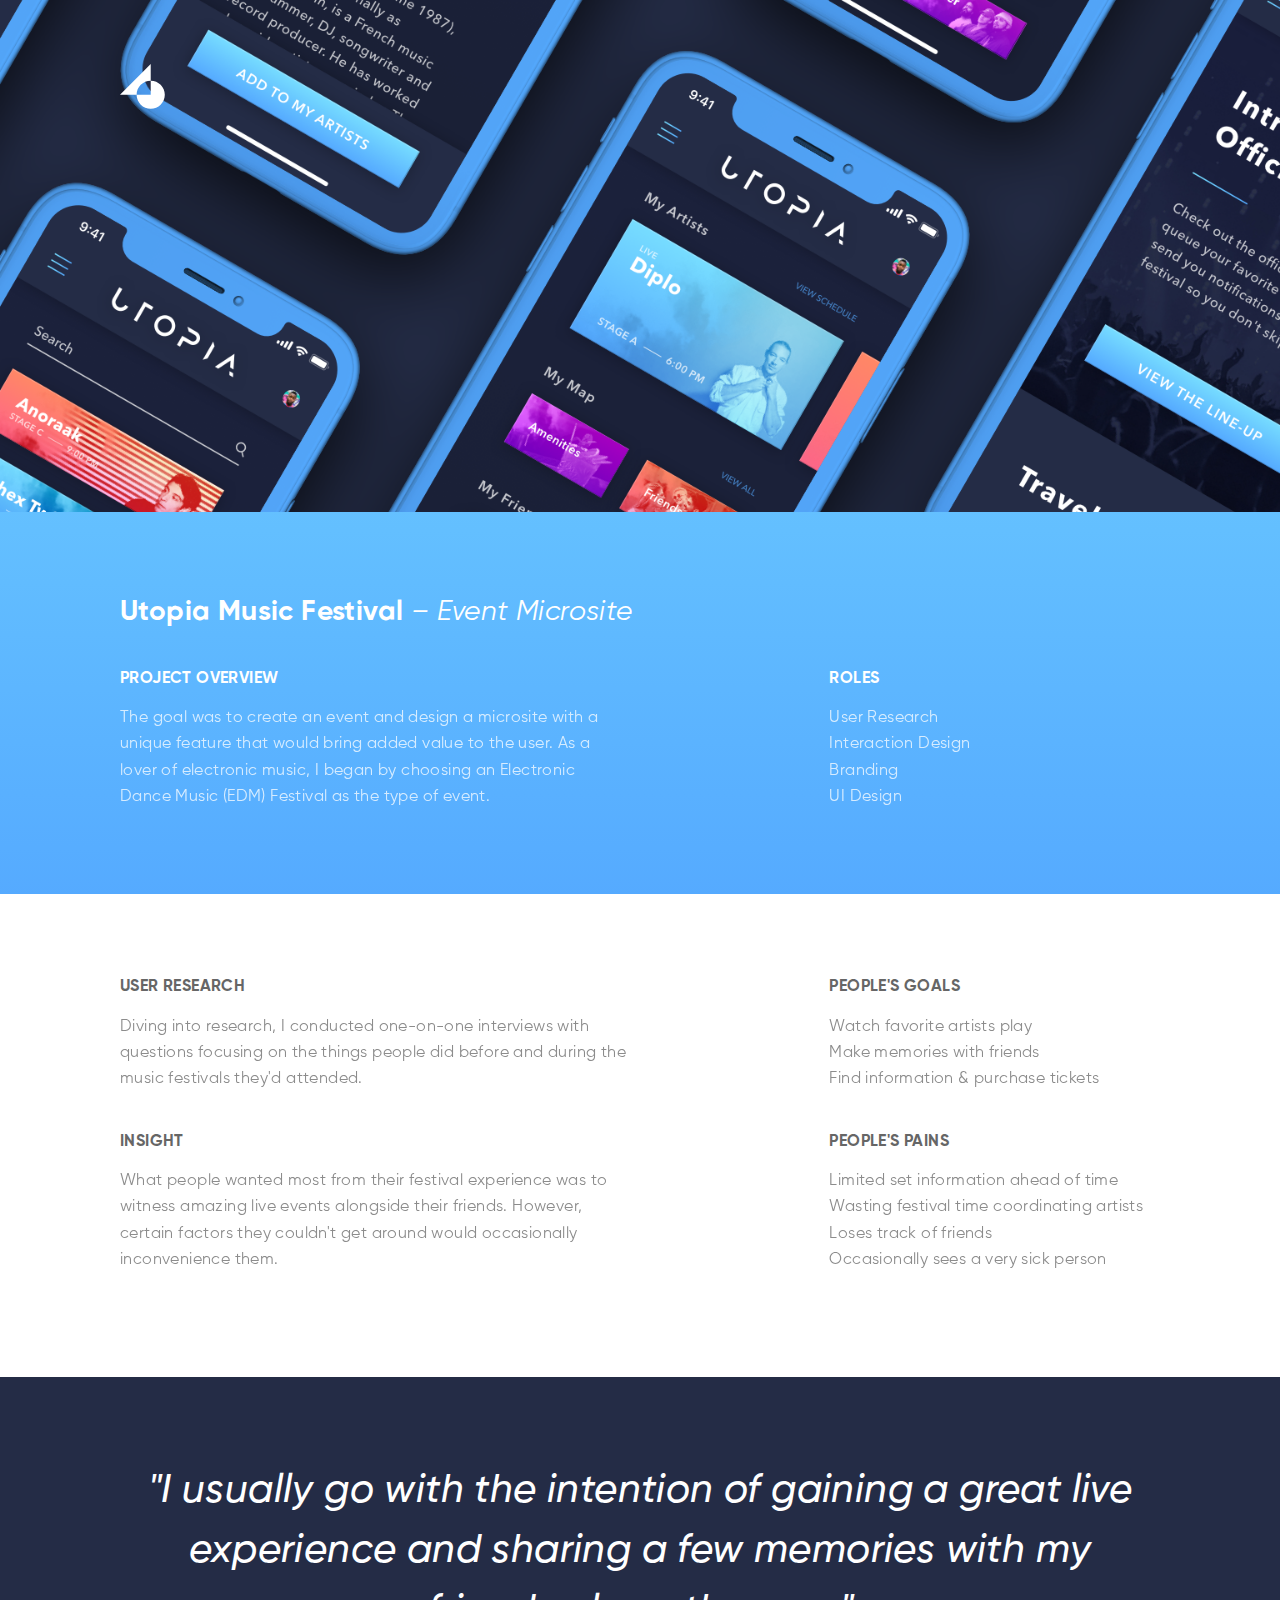
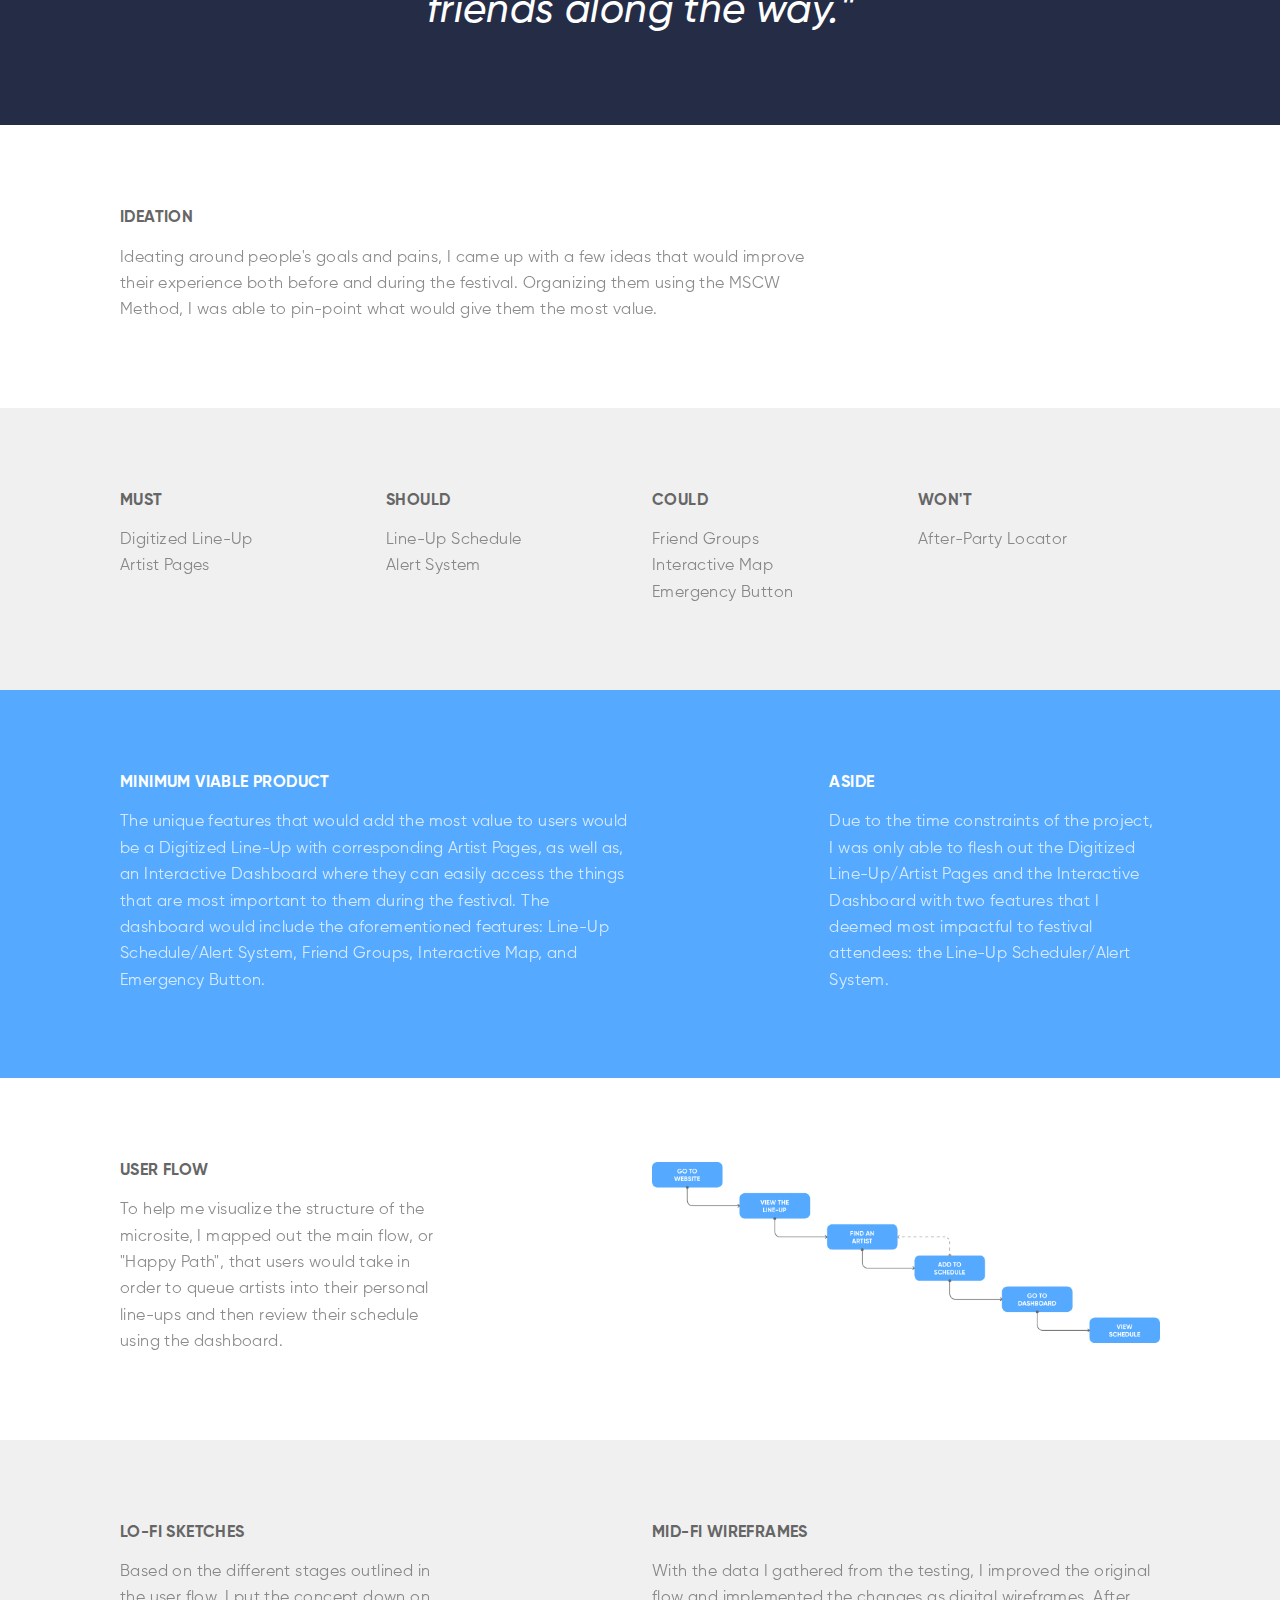
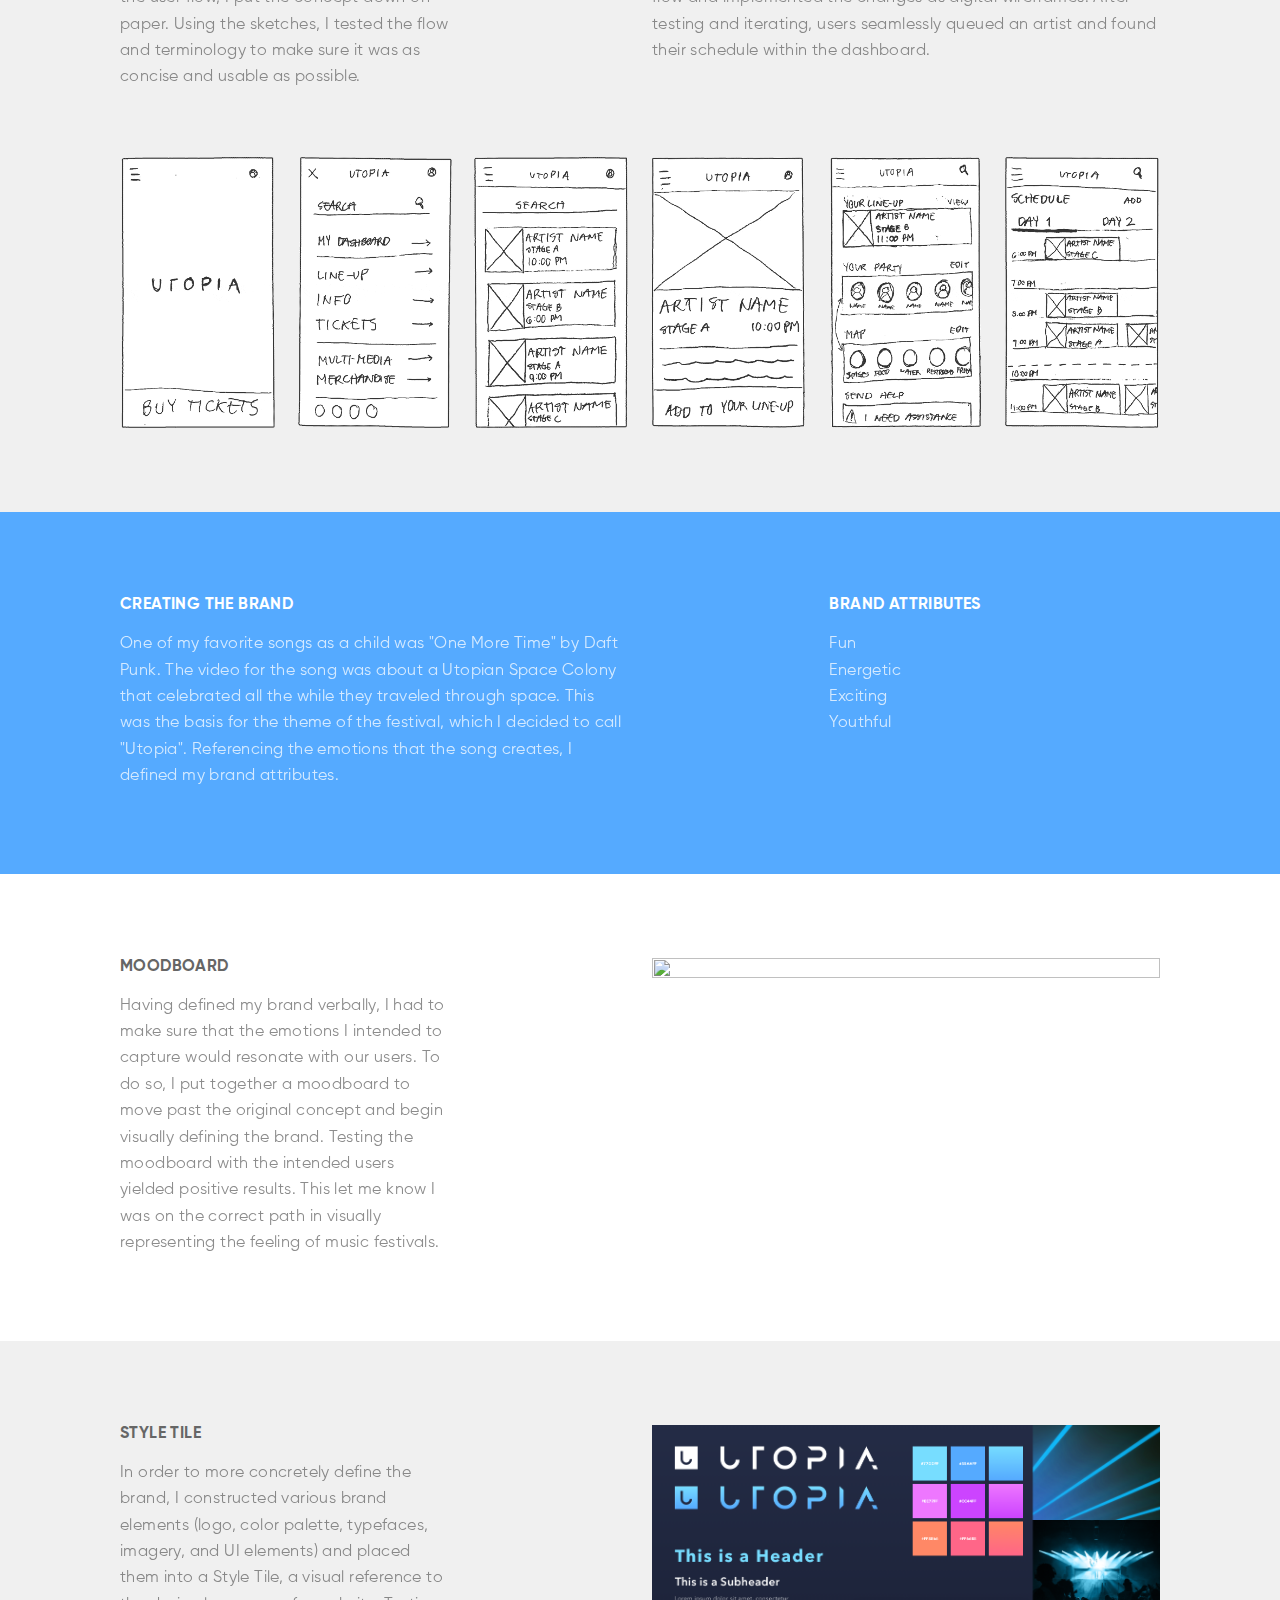
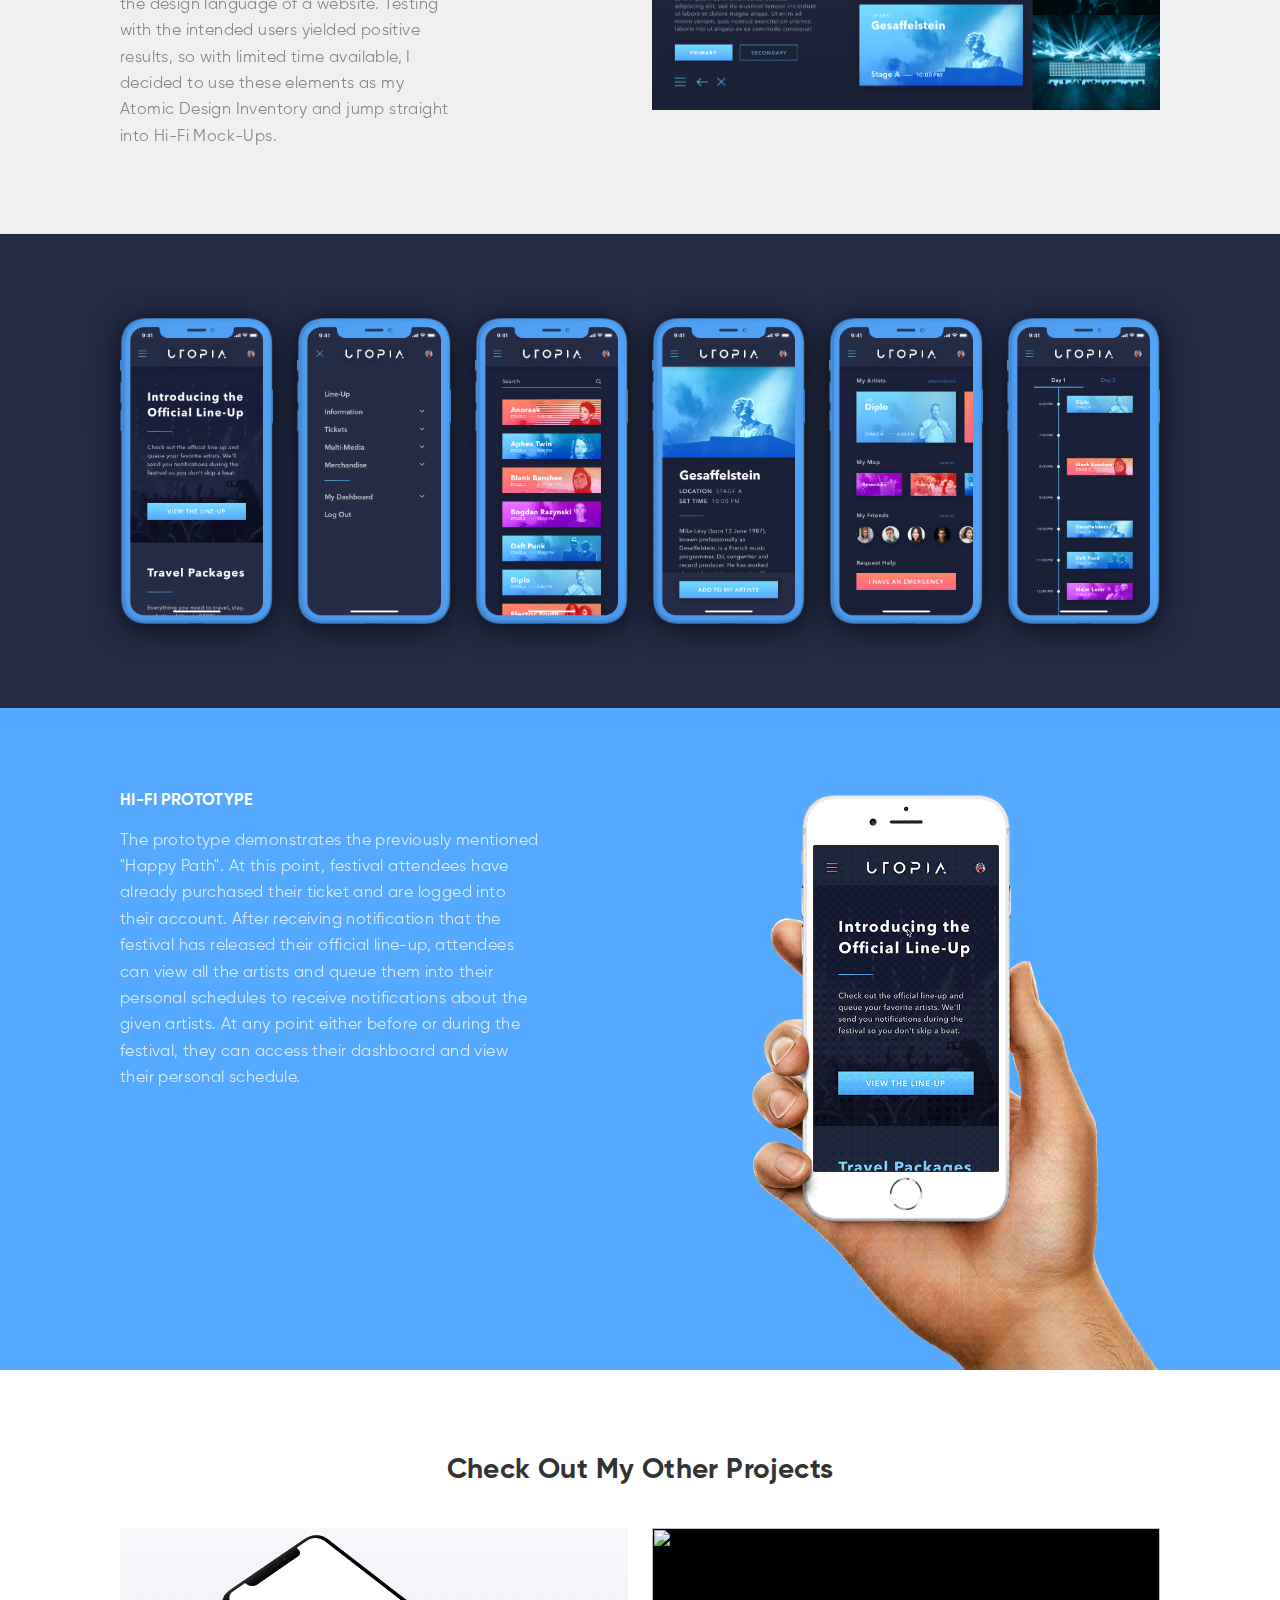
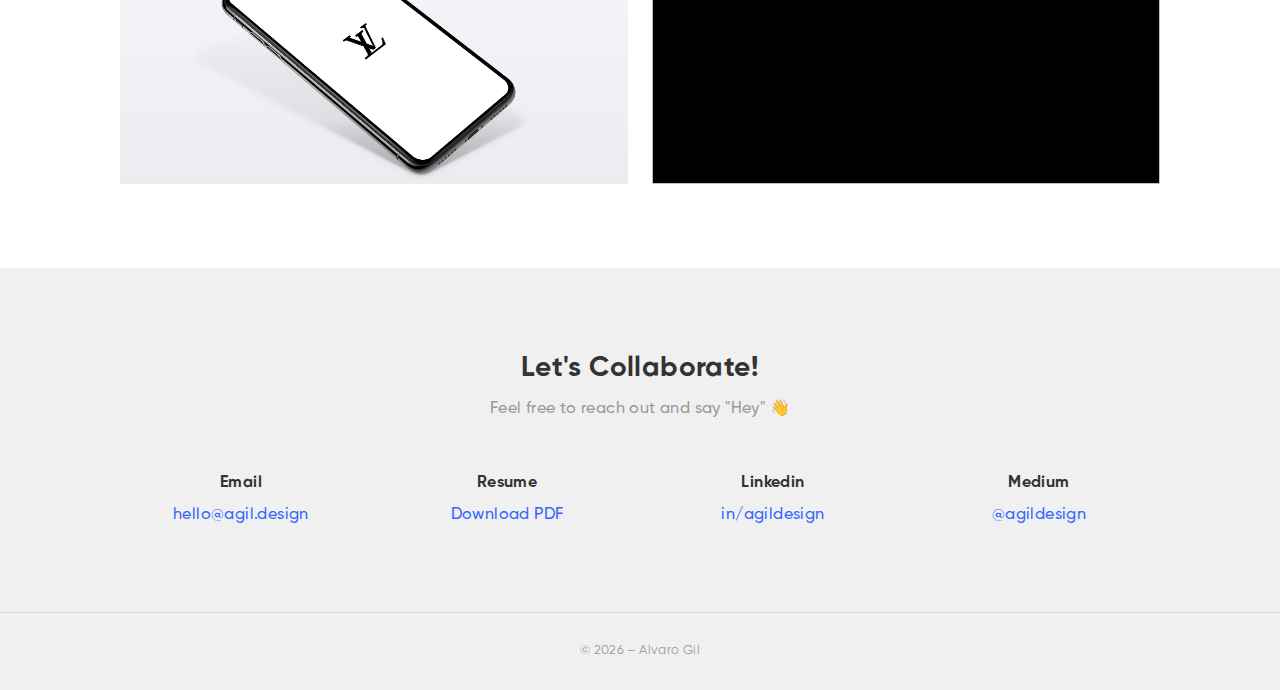
==== commit a5574387: "LV Case Study" ====
--- a/casestudy-utopia.html
+++ b/casestudy-utopia.html
@@ -60,7 +60,7 @@
 												<h6>Project Overview</h6>
 												<p>
 													The goal was to create an event and design a microsite with
-													a unique feature that will bring added value to the user.
+													a unique feature that would bring added value to the user.
 													As a lover of electronic music, I began by choosing an Electronic
 													Dance Music (EDM) Festival as the type of event.
 												</p>
@@ -118,7 +118,7 @@
 
 										<div class="col-4 col-12-xsmall">
 											<div class="col-container">
-												<h6>People's Pains</h6>
+												<h6>People's Goals</h6>
 												<p>
 													Watch favorite artists play <br>
 													Make memories with friends <br>
@@ -126,7 +126,7 @@
 												</p>
 											</div>
 											<div class="col-container">
-												<h6>People's Gains</h6>
+												<h6>People's Pains</h6>
 												<p>
 													Limited set information ahead of time <br>
 													Wasting festival time coordinating artists <br>
@@ -150,8 +150,8 @@
 											<div class="col-container">
 												<h3>
 													<i>
-														I usually go with the intention of gaining a great live
-														experience and sharing a few memories with my friends along the way.
+														"I usually go with the intention of gaining a great live
+														experience and sharing a few memories with my friends along the way."
 													</i>
 												</h3>
 											</div>
@@ -173,8 +173,8 @@
 											<div class="col-container">
 												<h6>Ideation</h6>
 												<p>
-													Ideating around people's goals and pains, I came up with six
-													total ideas that would improve their experience both before
+													Ideating around people's goals and pains, I came up with a
+													few ideas that would improve their experience both before
 													and during the festival. Organizing them using the MSCW Method,
 													I was able to pin-point what would give them the most value.
 												</p>
@@ -245,7 +245,7 @@
 
 									<div class="row">
 
-										<div class="col-6 col-12-xsmall">
+										<div class="col-6 col-12-small">
 											<div class="col-container">
 												<h6>Minimum Viable Product</h6>
 												<p>
@@ -260,10 +260,10 @@
 											</div>
 										</div>
 
-										<div class="col-2 col-0-xsmall">
-										</div>
-
-										<div class="col-4 col-12-xsmall">
+										<div class="col-2 col-0-small">
+										</div>
+
+										<div class="col-4 col-12-small">
 											<div class="col-container">
 												<h6>Aside</h6>
 												<p>
@@ -335,7 +335,7 @@
 											</div>
 										</div>
 
-										<div class="col-2 col-12-small">
+										<div class="col-2 col-0-small">
 											<br>
 										</div>
 
@@ -346,7 +346,7 @@
 													With the data I gathered from the testing, I improved
 													the original flow and implemented the changes as
 													digital wireframes. After testing and iterating, users
-													seemlessly queued an artist and found their schedule
+													seamlessly queued an artist and found their schedule
 													within the dashboard.
 												</p>
 											</div>
@@ -381,7 +381,7 @@
 												<p>
 													One of my favorite songs as a child was "One More Time"
 													by Daft Punk. The video for the song was about a Utopian
-													Space Colony that partied all the while they traveled
+													Space Colony that celebrated all the while they traveled
 													through space. This was the basis for the theme of the
 													festival, which I decided to call "Utopia". Referencing
 													the emotions that the song creates, I defined my
@@ -594,19 +594,19 @@
 										<h4>Check Out My Other Projects</h4>
 									</div>
 								</div>
-								<div class="col-4 col-12-xsmall">
-									<div class="col-container">
-										<article id="louisvuitton">
-											<a href="casestudy-louisvuitton.html" class="link"></a>
+								<div class="col-6 col-12-xsmall">
+									<div class="col-container">
+										<article id="voila">
+											<a href="casestudy-voila.html" class="link"></a>
 											<header class="major">
-												<h6>Internal App</h6>
-												<h5>Louis Vuitton Visual Merchandising Assistant</h5>
+												<h6>Louis Vuitton Internal App</h6>
+												<h5>VoiLà! Merchandise Assistant</h5>
 											</header>
-											<img src="images/case-studies/louisvuitton/LouisVuitton-Banner-BG.png" alt="" />
+											<img src="images/case-studies/voila/VoiLa-Banner-BG.png" alt="" />
 										</article>
 									</div>
 								</div>
-								<div class="col-4 col-12-xsmall">
+								<div class="col-6 col-12-xsmall">
 									<div class="col-container">
 										<article id="modedevie">
 											<a href="casestudy-modedevie.html" class="link"></a>
@@ -618,7 +618,7 @@
 										</article>
 									</div>
 								</div>
-								<div class="col-4 col-12-xsmall">
+								<!-- <div class="col-6 col-12-xsmall">
 									<div class="col-container">
 										<article id="instagram">
 											<a href="casestudy-instagram.html" class="link"></a>
@@ -630,7 +630,7 @@
 										</article>
 									</div>
 								</div>
-								<!-- <div class="col-4 col-12-xsmall">
+								<div class="col-6 col-12-xsmall">
 									<div class="col-container">
 										<article id="utopia">
 											<a href="casestudy-utopia.html" class="link"></a>
--- a/assets/css/main.css
+++ b/assets/css/main.css
@@ -2485,16 +2485,15 @@
 		-ms-transition: background-color 0.2s ease-in-out, box-shadow 0.2s ease-in-out, color 0.2s ease-in-out;
 		transition: background-color 0.2s ease-in-out, box-shadow 0.2s ease-in-out, color 0.2s ease-in-out;
 		background-color: transparent;
-		border: 0;
+		border: 2px solid #FFFFFF;
 		border-radius: 0;
-		box-shadow: inset 0 0 0 2px #ffffff;
-		color: #ffffff;
+		margin: 1.5em 0 0 0 !important;
+		color: #FFFFFF;
 		cursor: pointer;
 		display: inline-block;
 		font-size: 0.8em;
 		font-weight: 700;
 		height: 3.5em;
-		letter-spacing: 0.25em;
 		line-height: 3.5em;
 		padding: 0 1.75em;
 		text-align: center;
@@ -2512,11 +2511,11 @@
 		button:active,
 		.button:hover,
 		.button:active {
-			box-shadow: inset 0 0 0 2px #9bf1ff;
-			color: #9bf1ff;
-		}
-
-		input[type="submit"]:active,
+			color: #333333;
+			background-color: #FFFFFF;
+		}
+
+		/* input[type="submit"]:active,
 		input[type="reset"]:active,
 		input[type="button"]:active,
 		button:active,
@@ -2524,7 +2523,7 @@
 			background-color: rgba(155, 241, 255, 0.1);
 			box-shadow: inset 0 0 0 2px #53e3fb;
 			color: #53e3fb;
-		}
+		} */
 
 		input[type="submit"].icon:before,
 		input[type="reset"].icon:before,
@@ -2968,6 +2967,10 @@
 			height: 3.5em;
 		}
 
+		#header .logo.onlight{
+			fill: #3366FF;
+		}
+
 		#header.reveal .logo {
 			background-color: #3366FF;
 			fill: #FFFFFF;
@@ -3183,9 +3186,18 @@
 
 /* Banner */
 
-	#hero-home {
+	.banner#hero-home {
 		background-color: #3366FF;
 		background-image: url("../../images/Header-BG-V1.png");
+	}
+
+	.banner #video {
+		position: absolute;
+		top: 0;
+		object-fit: cover;
+		/* object-position: 50% 50%; */
+		height: 100%;
+		width: 100%;
 	}
 
 	.banner {
@@ -3213,6 +3225,7 @@
 		max-height: 32em;
 		min-height: 22em;
 		position: relative;
+		overflow: hidden;
 	}
 
 		.banner > .inner {
@@ -3273,6 +3286,10 @@
 		}
 
 		@media screen and (max-width: 768px) {
+
+				.banner {
+					background-attachment: scroll;
+				}
 
 				.banner > .inner header {
 					width: 75%;
@@ -3593,6 +3610,7 @@
 
 	#footer #copyright {
 		font-size: 0.8em;
+		font-weight: 400;
 		list-style: none;
 		padding: 2rem 0;
 		border-top: solid 1px rgba(0, 0, 0, 0.1);
@@ -3833,6 +3851,10 @@
 		background-image: url("../../images/case-studies/utopia/Utopia-Banner-BG.png");
 	}
 
+	#hero-voila {
+		background-image: url("../../images/case-studies/voila/VoiLa-Banner-BG.png");
+	}
+
 	.case-study {
 		/* -moz-transition: opacity 0.75s ease, -moz-transform 0.5s ease-out, -moz-filter 0.75s ease, -webkit-filter 0.75s ease;
 		-webkit-transition: opacity 0.75s ease, -webkit-transform 0.5s ease-out, -webkit-filter 0.5s ease, -webkit-filter 0.75s ease;
@@ -3954,14 +3976,35 @@
 			/* box-shadow: 0 1em 4em rgba(0, 0, 0, .75); */
 		}
 
+		.case-study img.shadow-35 {
+			background-color: transparent;
+			-webkit-filter: drop-shadow( 0 0.25em 1em rgba(0, 0, 0, .35) );
+  		filter: drop-shadow( 0 0.25em 1em rgba(0, 0, 0, .35) );
+			/* box-shadow: 0 1em 4em rgba(0, 0, 0, .75); */
+		}
+
 		.blue-grad {
 			background-color: #55AAFF;
 			background-image: linear-gradient( #77DDFF, #55AAFF );
 			color: #FFFFFF;
 		}
 
+		.brown {
+			background-color: #453230;
+			color: #FFFFFF;
+		}
+
+		.tan {
+			background-color: #937867;
+			color: #FFFFFF;
+		}
+
 		.blue-grad h1, .blue-grad h2, .blue-grad h3,
-		.blue-grad h4, .blue-grad h5, .blue-grad h6 {
+		.blue-grad h4, .blue-grad h5, .blue-grad h6,
+		.brown h1, .brown h2, .brown h3,
+		.brown h4, .brown h5, .brown h6,
+		.tan h1, .tan h2, .tan h3,
+		.tan h4, .tan h5, .tan h6 {
 			color: #FFFFFF;
 		}
 
@@ -4021,7 +4064,28 @@
 			margin-bottom: 0 !important;
 		}
 
+		.case-study#voila-user-quote {
+			background-image: url("../../images/case-studies/voila/VoiLa-UserQuote-BG.jpg");
+			height: 100%;
+		  background-position: center;
+		  background-repeat: no-repeat;
+		  background-size: cover;
+			text-align: center;
+		}
+
+		.case-study#voila-prototype .inner {
+			padding-bottom: 0 !important;
+		}
+
+		.case-study#voila-prototype .col-container {
+			margin-bottom: 0 !important;
+		}
+
 		@media screen and (max-width: 768px) {
+
+				.case-study {
+					background-attachment: scroll;
+				}
 
 				.case-study header {
 					width: 75%;
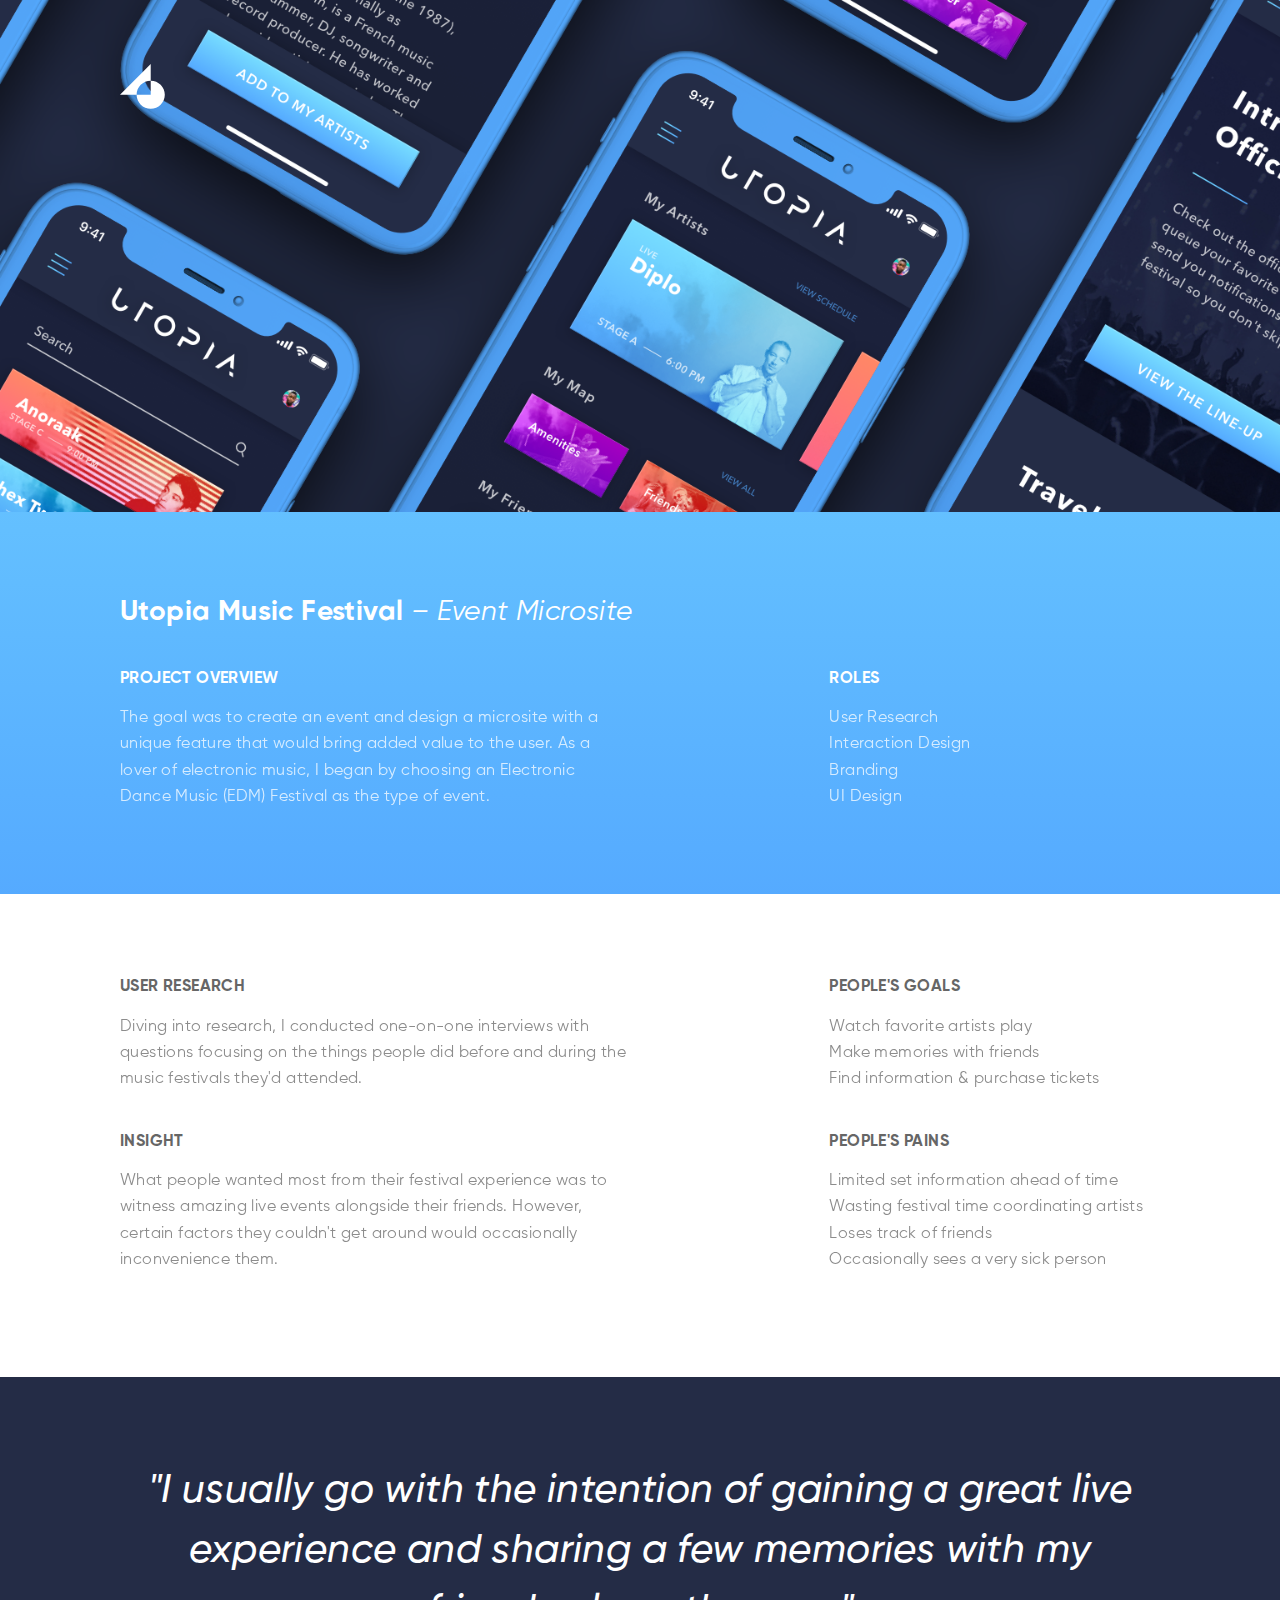
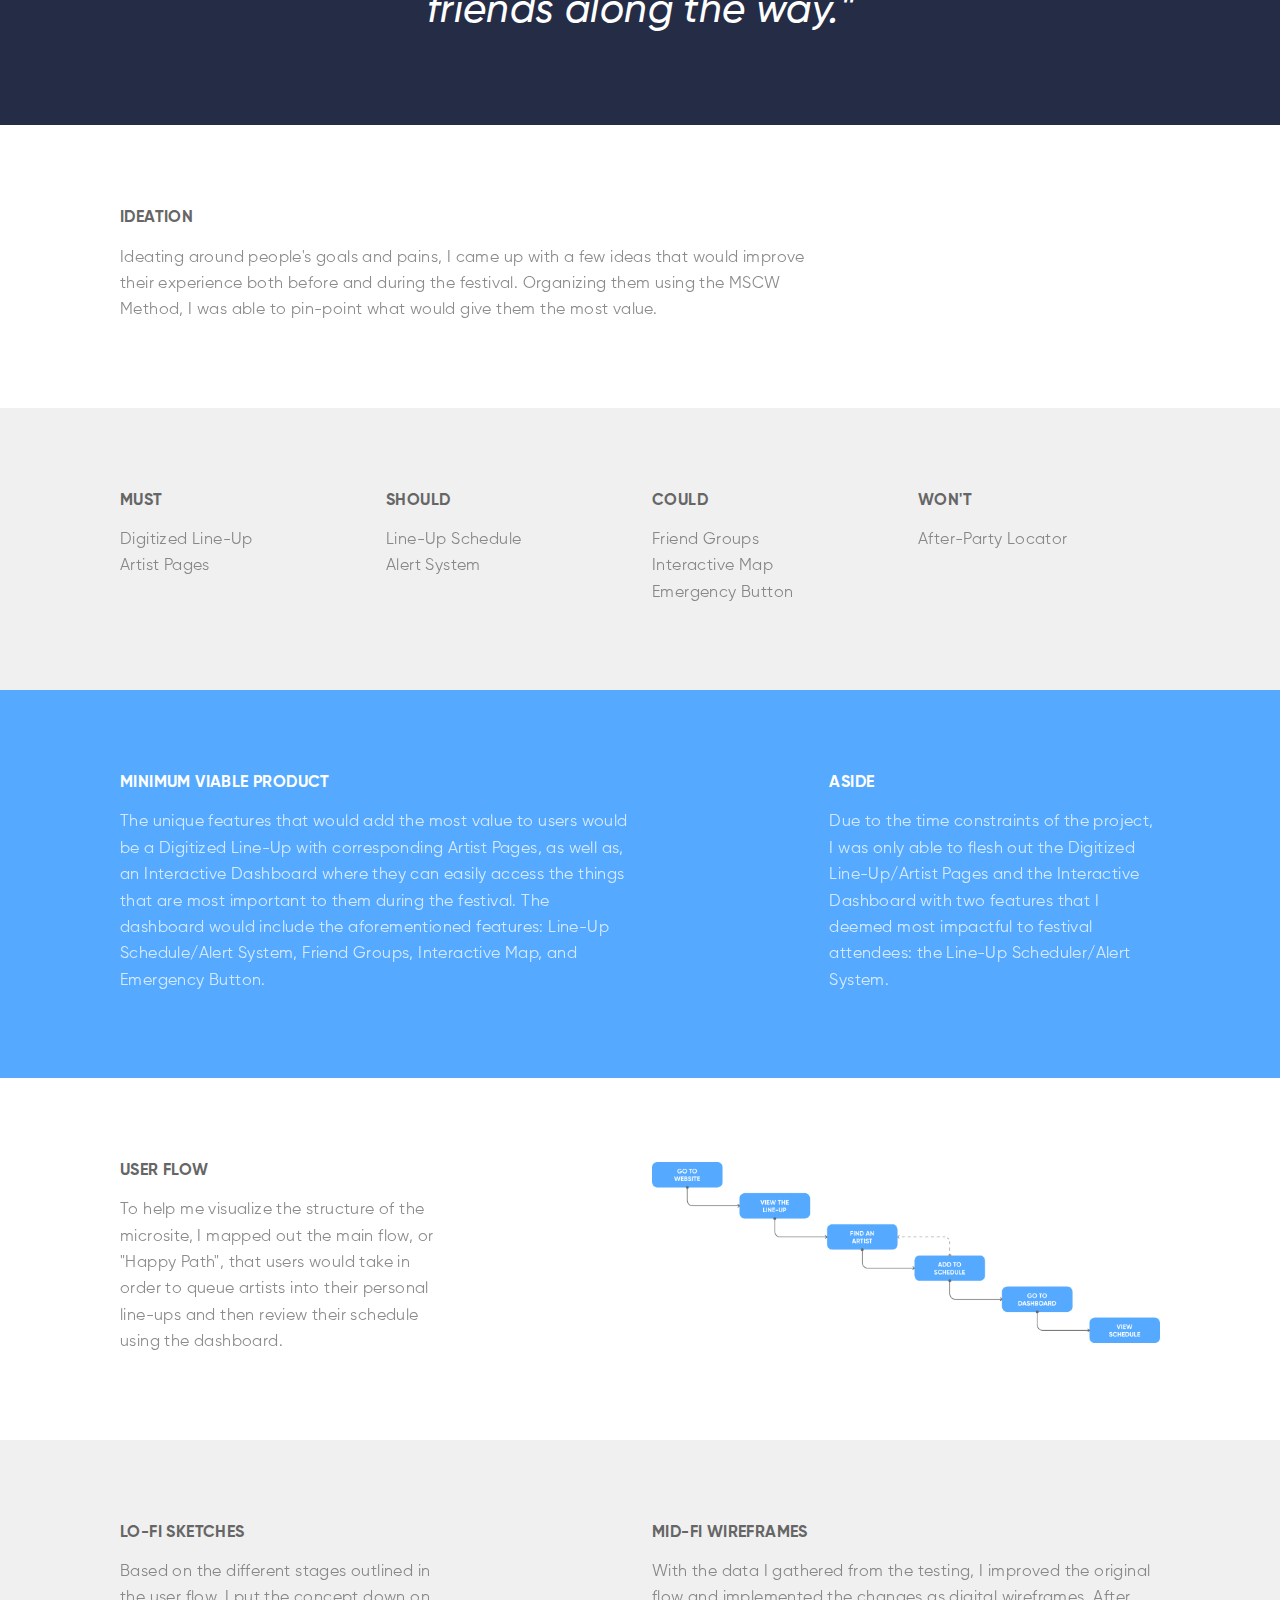
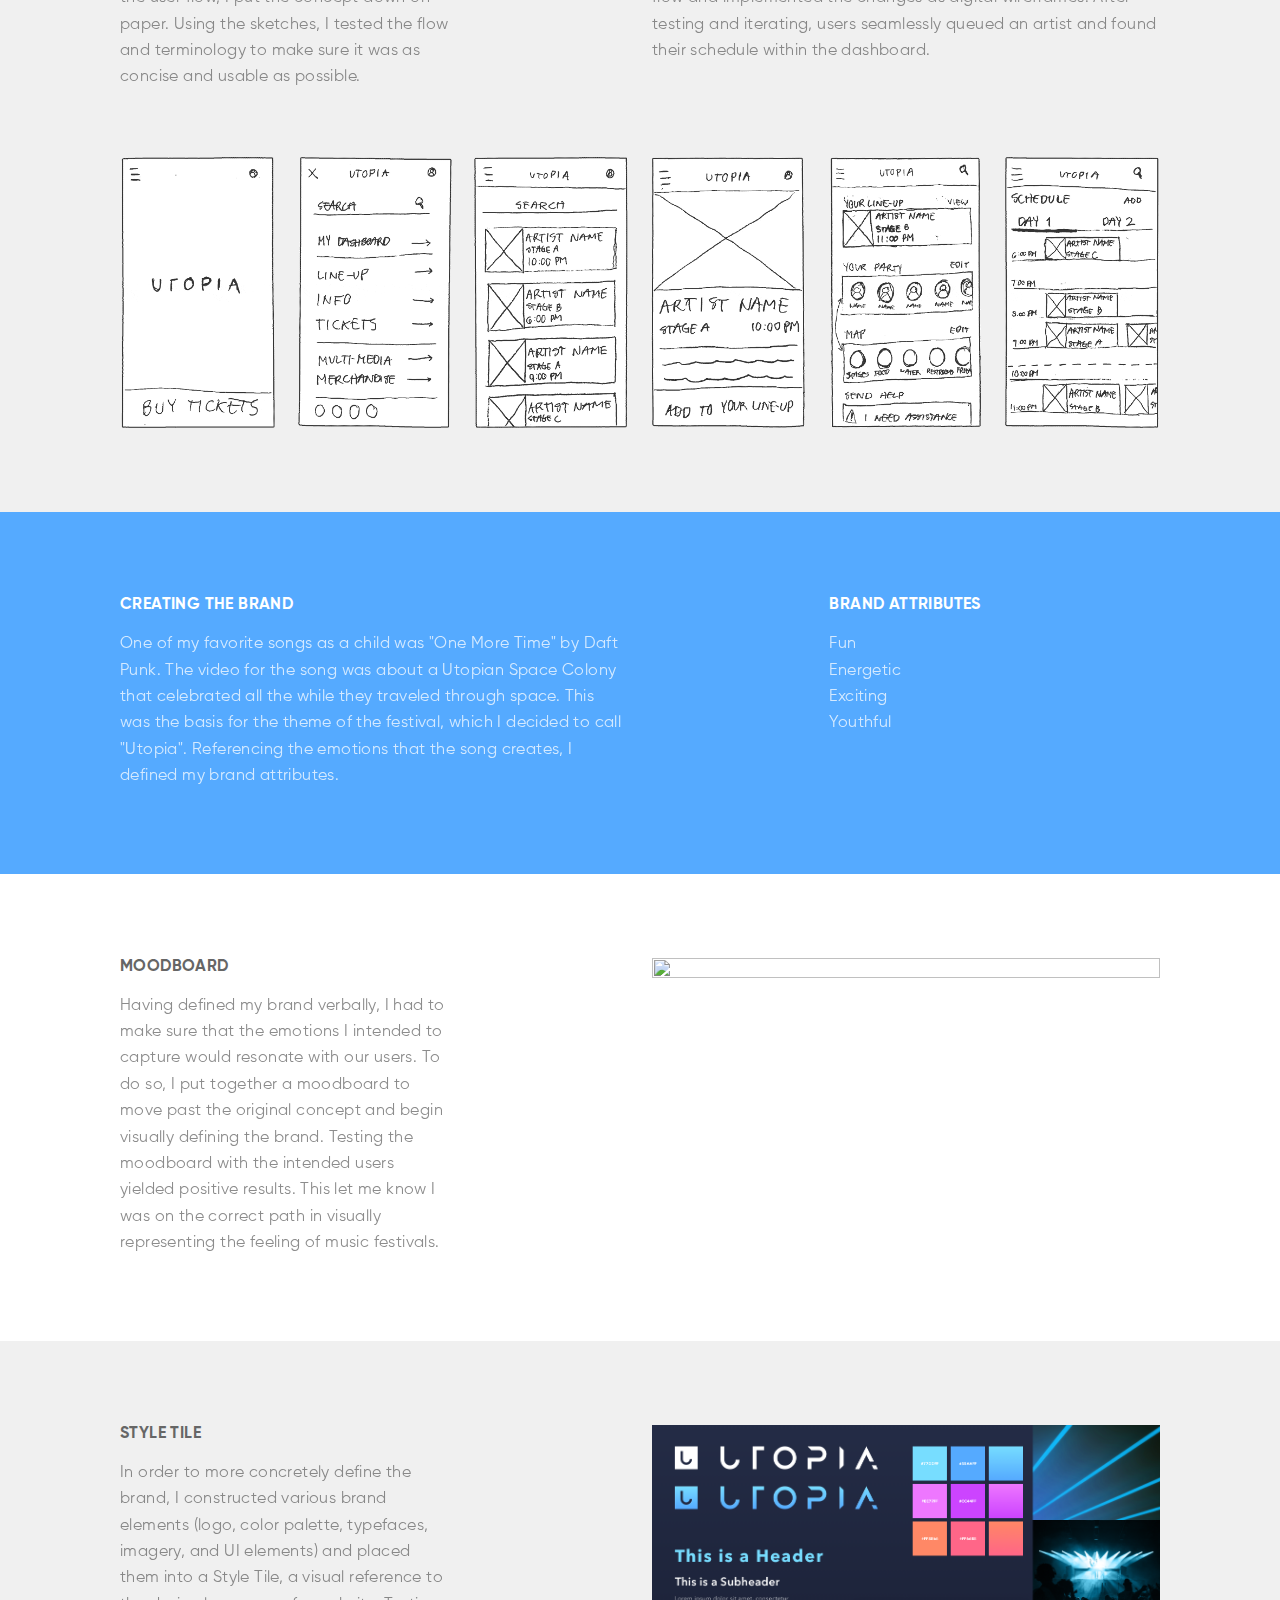
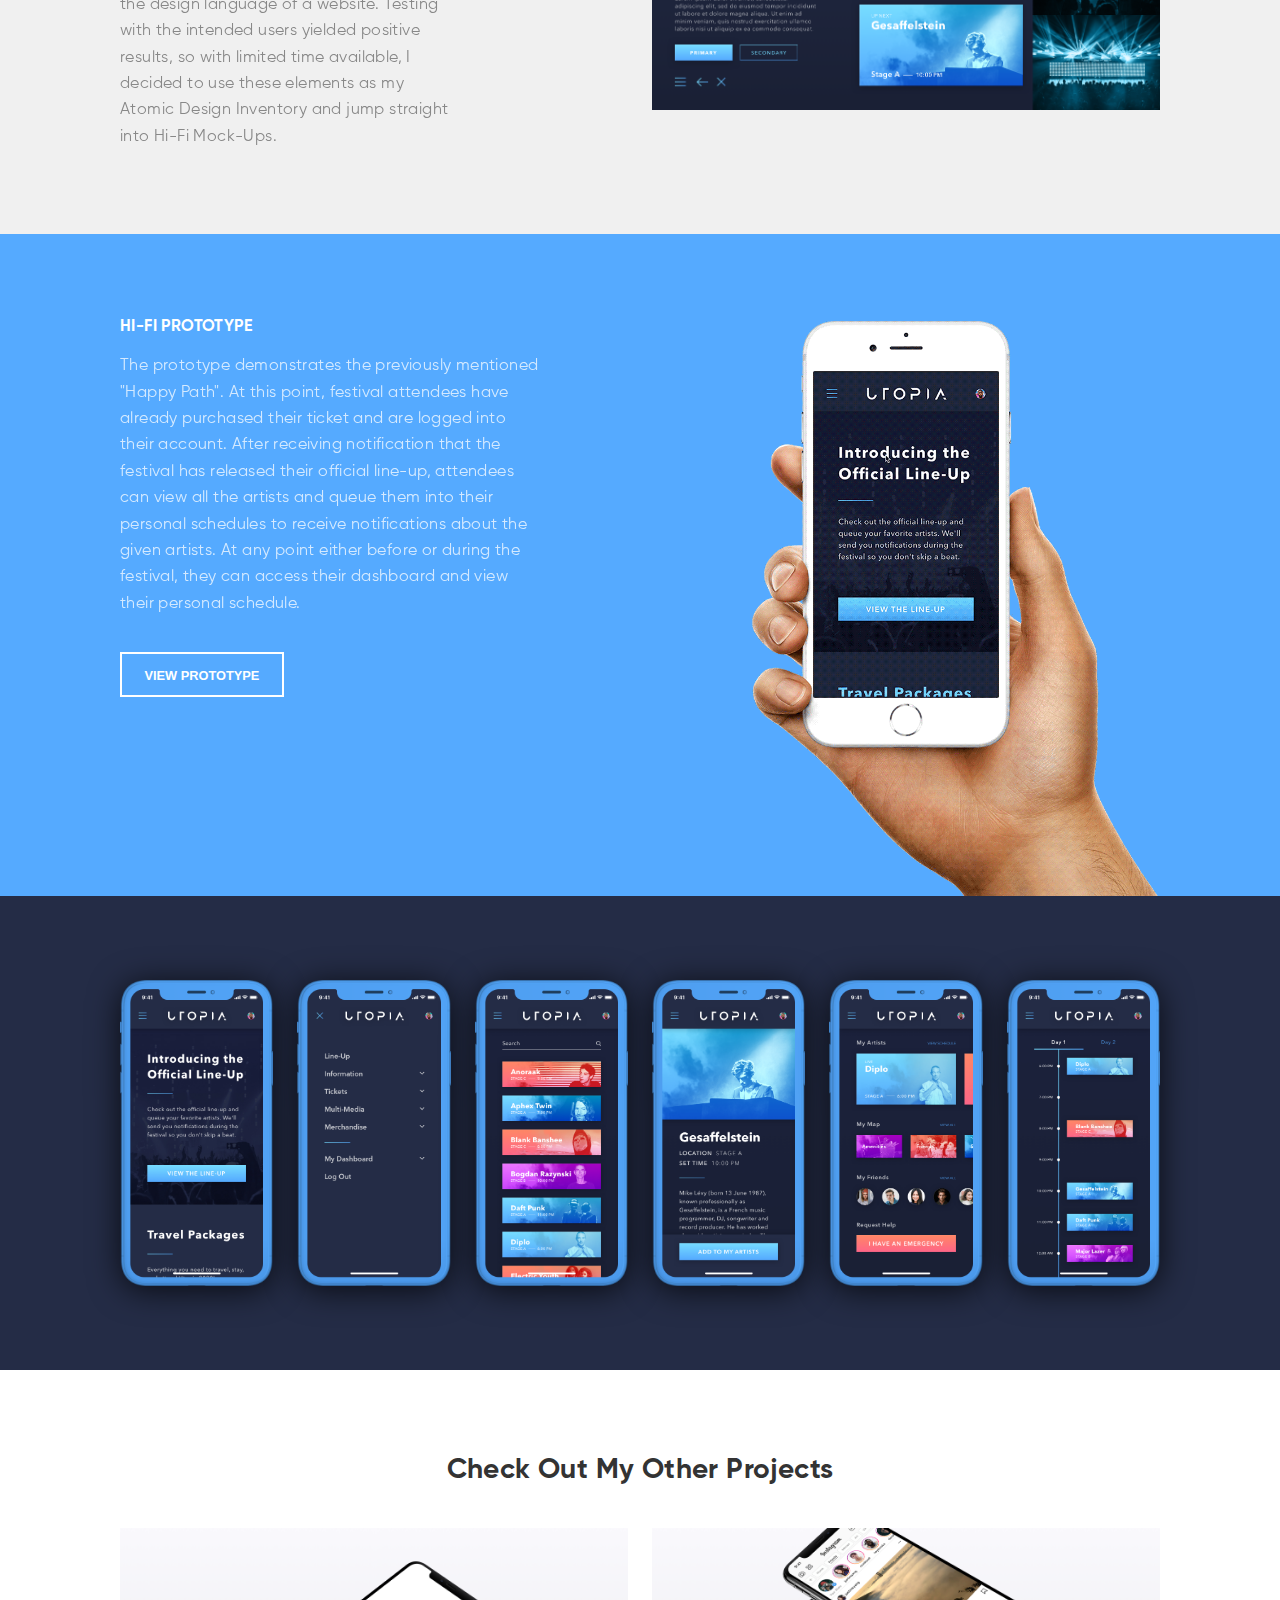
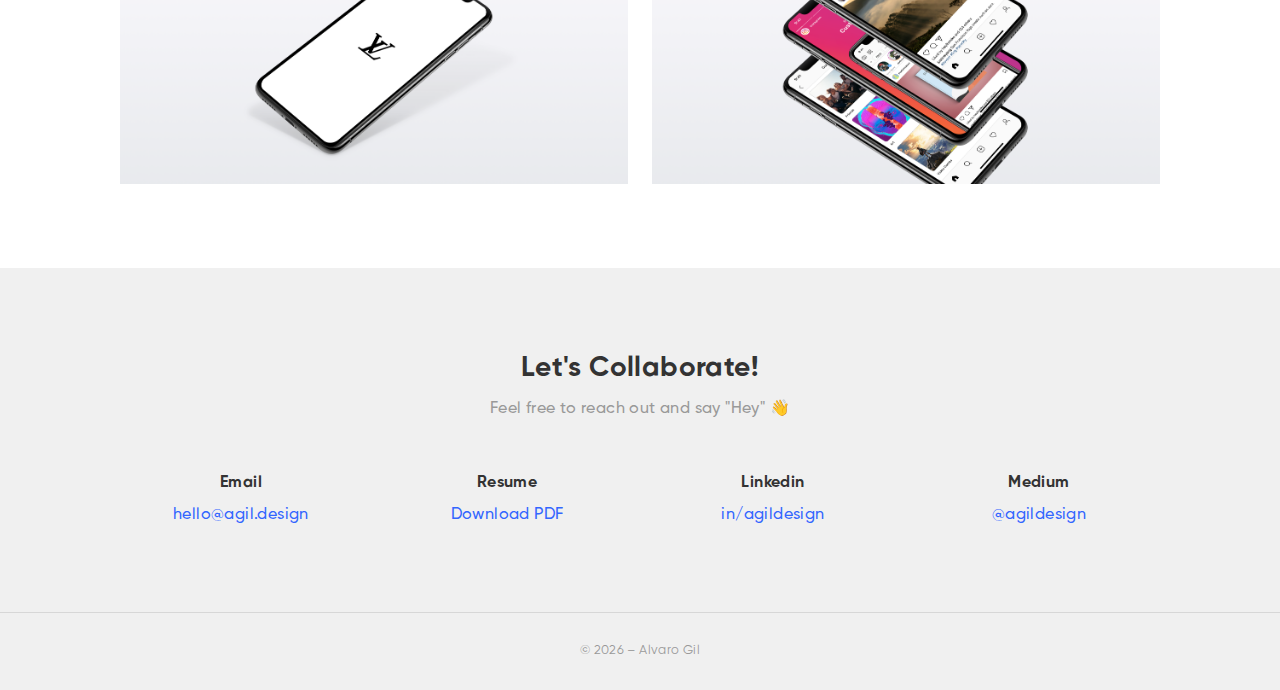
==== commit 93ff53e3: "Instagram Case Study" ====
--- a/casestudy-utopia.html
+++ b/casestudy-utopia.html
@@ -5,6 +5,7 @@
 		<meta charset="utf-8" />
 		<meta name="viewport" content="width=device-width, initial-scale=1, user-scalable=no" />
 		<link rel="stylesheet" href="assets/css/main.css" />
+		<link rel='shortcut icon' type='image/x-icon' href='./favicon.ico' />
 		<noscript><link rel="stylesheet" href="assets/css/noscript.css" /></noscript>
 	</head>
 	<body class="is-preload">
@@ -489,55 +490,6 @@
 							</section>
 
 
-						<!-- Hi-Fi Mock-Ups -->
-							<section id="utopia-user-quote" class="major case-study dark-grad parallax">
-								<div class="inner">
-
-									<div class="row">
-
-										<div class="col-2 col-4-small col-6-xsmall">
-											<div class="col-container no-lineheight">
-												<img class="shadow-75" src="images/case-studies/utopia/Utopia-HiFi-Home.png" alt="" />
-											</div>
-										</div>
-
-										<div class="col-2 col-4-small col-6-xsmall">
-											<div class="col-container no-lineheight">
-												<img class="shadow-75" src="images/case-studies/utopia/Utopia-HiFi-Menu.png" alt="" />
-											</div>
-										</div>
-
-										<div class="col-2 col-4-small col-6-xsmall">
-											<div class="col-container no-lineheight">
-												<img class="shadow-75" src="images/case-studies/utopia/Utopia-HiFi-LineUp.png" alt="" />
-											</div>
-										</div>
-
-										<div class="col-2 col-4-small col-6-xsmall">
-											<div class="col-container no-lineheight">
-												<img class="shadow-75" src="images/case-studies/utopia/Utopia-HiFi-Artist.png" alt="" />
-											</div>
-										</div>
-
-										<div class="col-2 col-4-small col-6-xsmall">
-											<div class="col-container no-lineheight">
-												<img class="shadow-75" src="images/case-studies/utopia/Utopia-HiFi-Dashboard.png" alt="" />
-											</div>
-										</div>
-
-										<div class="col-2 col-4-small col-6-xsmall">
-											<div class="col-container no-lineheight">
-												<img class="shadow-75" src="images/case-studies/utopia/Utopia-HiFi-Schedule.png" alt="" />
-											</div>
-										</div>
-
-									</div>
-
-								</div>
-
-							</section>
-
-
 						<!-- Hi-Fi Prototype -->
 							<section id="utopia-prototype" class="major case-study blue-grad">
 								<div class="inner">
@@ -559,6 +511,9 @@
 													festival, they can access their dashboard and view
 													their personal schedule.
 												</p>
+												<button type="button" onclick=" window.open('https://invis.io/NHSDL8OMAGW', '_blank'); return false;" >
+														View Prototype
+												</button>
 											</div>
 										</div>
 
@@ -577,6 +532,56 @@
 								</div>
 
 							</section>
+
+
+						<!-- Hi-Fi Mock-Ups -->
+							<section id="utopia-user-quote" class="major case-study dark-grad parallax">
+								<div class="inner">
+
+									<div class="row">
+
+										<div class="col-2 col-4-small col-6-xsmall">
+											<div class="col-container no-lineheight">
+												<img class="shadow-75" src="images/case-studies/utopia/Utopia-HiFi-Home.png" alt="" />
+											</div>
+										</div>
+
+										<div class="col-2 col-4-small col-6-xsmall">
+											<div class="col-container no-lineheight">
+												<img class="shadow-75" src="images/case-studies/utopia/Utopia-HiFi-Menu.png" alt="" />
+											</div>
+										</div>
+
+										<div class="col-2 col-4-small col-6-xsmall">
+											<div class="col-container no-lineheight">
+												<img class="shadow-75" src="images/case-studies/utopia/Utopia-HiFi-LineUp.png" alt="" />
+											</div>
+										</div>
+
+										<div class="col-2 col-4-small col-6-xsmall">
+											<div class="col-container no-lineheight">
+												<img class="shadow-75" src="images/case-studies/utopia/Utopia-HiFi-Artist.png" alt="" />
+											</div>
+										</div>
+
+										<div class="col-2 col-4-small col-6-xsmall">
+											<div class="col-container no-lineheight">
+												<img class="shadow-75" src="images/case-studies/utopia/Utopia-HiFi-Dashboard.png" alt="" />
+											</div>
+										</div>
+
+										<div class="col-2 col-4-small col-6-xsmall">
+											<div class="col-container no-lineheight">
+												<img class="shadow-75" src="images/case-studies/utopia/Utopia-HiFi-Schedule.png" alt="" />
+											</div>
+										</div>
+
+									</div>
+
+								</div>
+
+							</section>
+
 
 					</div> <!-- Main Div End -->
 
@@ -606,7 +611,7 @@
 										</article>
 									</div>
 								</div>
-								<div class="col-6 col-12-xsmall">
+								<!-- <div class="col-6 col-12-xsmall">
 									<div class="col-container">
 										<article id="modedevie">
 											<a href="casestudy-modedevie.html" class="link"></a>
@@ -617,8 +622,8 @@
 											<img src="images/case-studies/modedevie/ModeDeVie-Banner-BG.png" alt="" />
 										</article>
 									</div>
-								</div>
-								<!-- <div class="col-6 col-12-xsmall">
+								</div> -->
+								<div class="col-6 col-12-xsmall">
 									<div class="col-container">
 										<article id="instagram">
 											<a href="casestudy-instagram.html" class="link"></a>
@@ -630,7 +635,7 @@
 										</article>
 									</div>
 								</div>
-								<div class="col-6 col-12-xsmall">
+								<!-- <div class="col-6 col-12-xsmall">
 									<div class="col-container">
 										<article id="utopia">
 											<a href="casestudy-utopia.html" class="link"></a>
--- a/assets/css/main.css
+++ b/assets/css/main.css
@@ -2502,7 +2502,8 @@
 		white-space: nowrap;
 	}
 
-		input[type="submit"]:hover, input[type="submit"]:active,
+		input[type="submit"]:hover,
+		input[type="submit"]:active,
 		input[type="reset"]:hover,
 		input[type="reset"]:active,
 		input[type="button"]:hover,
@@ -2511,8 +2512,31 @@
 		button:active,
 		.button:hover,
 		.button:active {
-			color: #333333;
+			color: #666666;
 			background-color: #FFFFFF;
+		}
+
+		.white input[type="submit"],
+		.white input[type="reset"],
+		.white input[type="button"],
+		.white button,
+		.white .button {
+			border: 2px solid #666666;
+			color: #666666;
+		}
+
+		.white input[type="submit"]:hover,
+		.white input[type="submit"]:active,
+		.white input[type="reset"]:hover,
+		.white input[type="reset"]:active,
+		.white input[type="button"]:hover,
+		.white input[type="button"]:active,
+		.white button:hover,
+		.white button:active,
+		.white .button:hover,
+		.white .button:active {
+			color: #FFFFFF;
+			background-color: #666666;
 		}
 
 		/* input[type="submit"]:active,
@@ -2820,7 +2844,7 @@
 				z-index: 4;
 			}
 
-			.tiles article:nth-child(3n + 2), .tiles article:nth-child(3n + 3) {
+			/* .tiles article:nth-child(3n + 2), .tiles article:nth-child(3n + 3) {
 				width: calc( 50% - 0.5em );
 			}
 
@@ -2830,7 +2854,7 @@
 
 			.tiles article:nth-child(3n + 3) {
 				margin-left: 0.5em;
-			}
+			} */
 
 			.tiles article:last-child {
 				margin-bottom: 0;
@@ -3191,7 +3215,7 @@
 		background-image: url("../../images/Header-BG-V1.png");
 	}
 
-	.banner #video {
+	#video {
 		position: absolute;
 		top: 0;
 		object-fit: cover;
@@ -3855,6 +3879,10 @@
 		background-image: url("../../images/case-studies/voila/VoiLa-Banner-BG.png");
 	}
 
+	#hero-instagram {
+		background-image: url("../../images/case-studies/instagram/Instagram-Banner-BG.png");
+	}
+
 	.case-study {
 		/* -moz-transition: opacity 0.75s ease, -moz-transform 0.5s ease-out, -moz-filter 0.75s ease, -webkit-filter 0.75s ease;
 		-webkit-transition: opacity 0.75s ease, -webkit-transform 0.5s ease-out, -webkit-filter 0.5s ease, -webkit-filter 0.75s ease;
@@ -3989,6 +4017,12 @@
 			color: #FFFFFF;
 		}
 
+		.sunset-grad {
+			background-color: #BB31A0;
+			background-image: linear-gradient( #F36A37, #BB31A0 );
+			color: #FFFFFF;
+		}
+
 		.brown {
 			background-color: #453230;
 			color: #FFFFFF;
@@ -4001,6 +4035,8 @@
 
 		.blue-grad h1, .blue-grad h2, .blue-grad h3,
 		.blue-grad h4, .blue-grad h5, .blue-grad h6,
+		.sunset-grad h1, .sunset-grad h2, .sunset-grad h3,
+		.sunset-grad h4, .sunset-grad h5, .sunset-grad h6
 		.brown h1, .brown h2, .brown h3,
 		.brown h4, .brown h5, .brown h6,
 		.tan h1, .tan h2, .tan h3,
